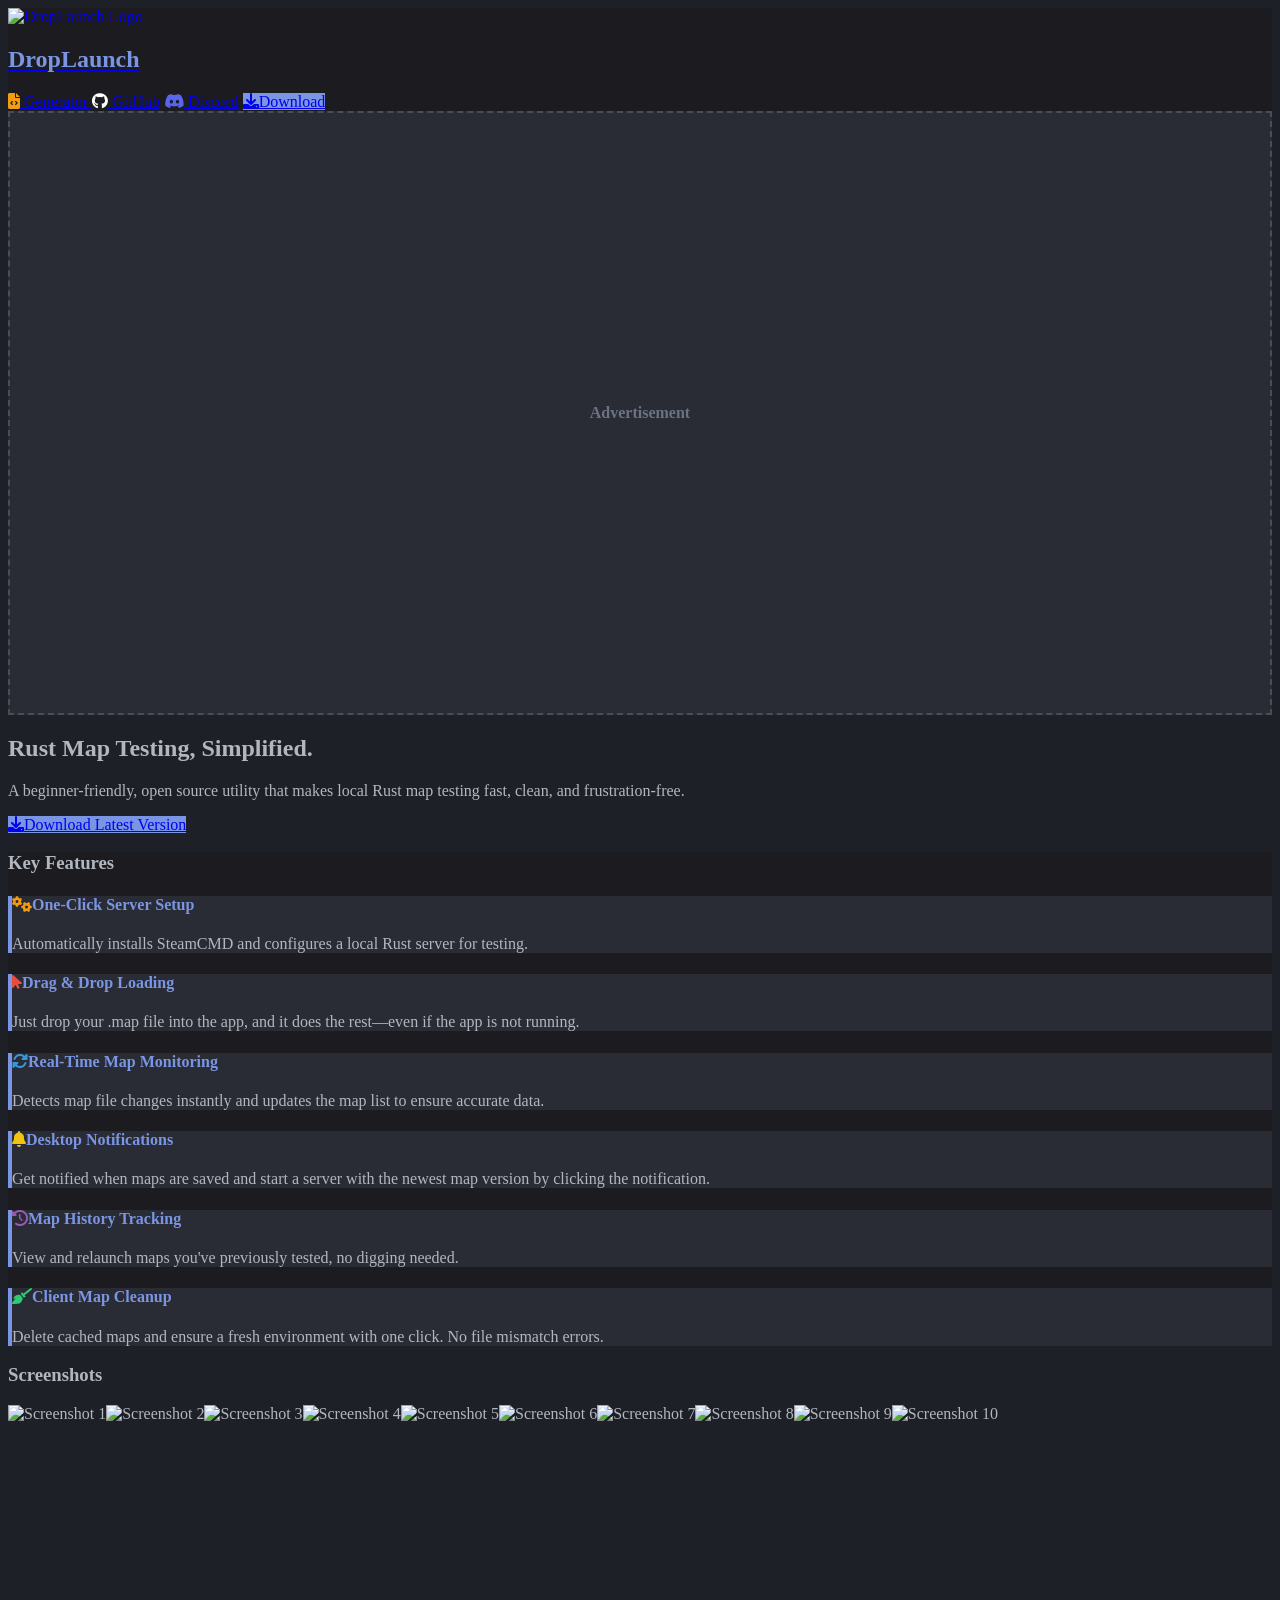
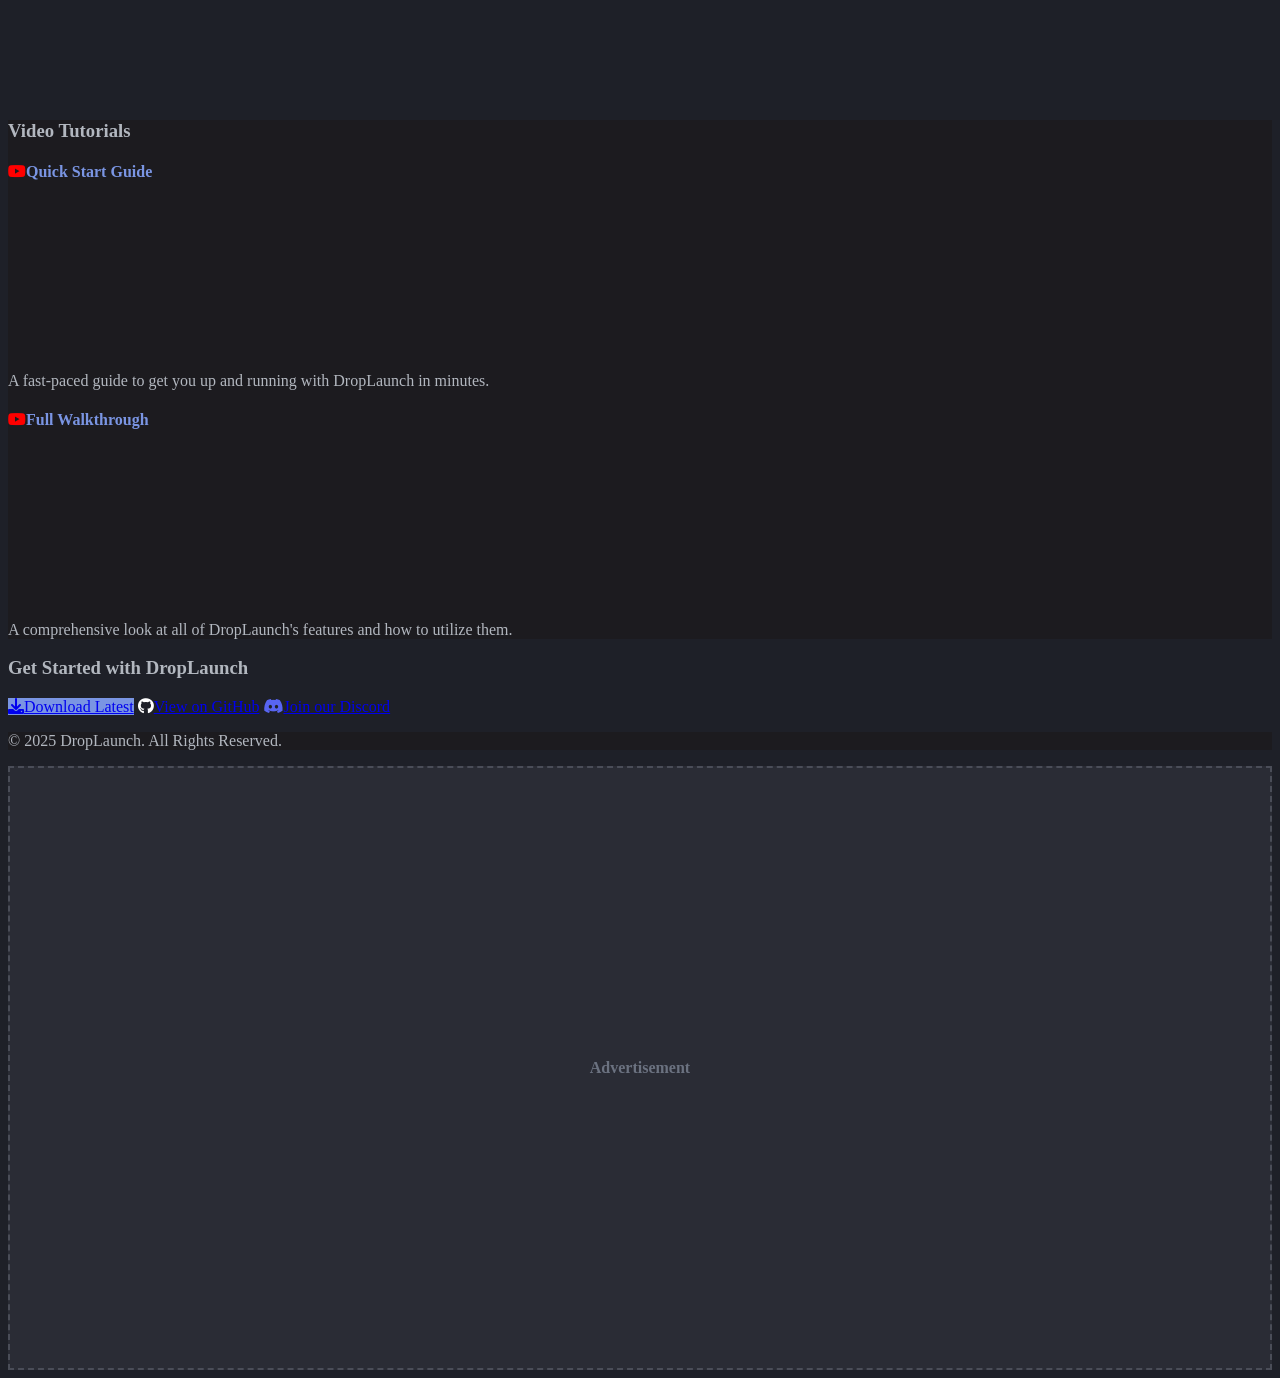
==== index.html @ d92ebae0 "Create index.html" ====
<!DOCTYPE html>
<html lang="en">
<head>
    <meta charset="UTF-8">
    <meta name="viewport" content="width=device-width, initial-scale=1.0">
    <title>DropLaunch - Rust Map Testing Made Simple</title>
    <script src="https://cdn.tailwindcss.com"></script>
    <link rel="stylesheet" href="https://cdnjs.cloudflare.com/ajax/libs/font-awesome/6.0.0-beta3/css/all.min.css">
    <style>
        body {
            background-color: #1e2028; /* main back color */
            color: #b2b7bf; /* white text */
        }
        .bg-dark-panel {
            background-color: #1c1b1f; /* darker panels */
        }
        .accent-blue {
            color: #7a95e3; /* blue main accent */
        }
        .bg-accent-blue {
            background-color: #7a95e3;
        }
        .btn {
            transition: all 0.3s ease;
        }
        .btn:hover {
            transform: translateY(-2px);
            box-shadow: 0 4px 10px rgba(0,0,0,0.2);
        }
        .feature-card {
            background-color: #2a2c35;
            border-left: 4px solid #7a95e3;
            transition: transform 0.3s ease, box-shadow 0.3s ease;
        }
        .feature-card:hover {
            transform: translateY(-5px);
            box-shadow: 0 10px 20px rgba(0,0,0,0.2);
        }
        /* Colored Brand Icons */
        .fa-github { color: #ffffff; } /* White for GitHub */
        .fa-discord { color: #5865F2; } /* Discord Blue */
        .fa-youtube { color: #FF0000; } /* YouTube Red */
        
        /* Screenshot Gallery Styles */
        .screenshot-gallery {
            display: flex;
            flex-wrap: nowrap;
            overflow-x: auto;
            -webkit-overflow-scrolling: touch;
            padding-bottom: 1rem;
        }
        .screenshot-gallery::-webkit-scrollbar { height: 8px; }
        .screenshot-gallery::-webkit-scrollbar-track { background: #2a2c35; border-radius: 4px; }
        .screenshot-gallery::-webkit-scrollbar-thumb { background-color: #7a95e3; border-radius: 4px; }
        .screenshot-gallery img {
            flex-shrink: 0;
            height: 280px;
            width: auto;
            object-fit: cover;
        }

        /* Lightbox styles */
        .lightbox { display: none; position: fixed; z-index: 1000; top: 0; left: 0; width: 100%; height: 100%; background-color: rgba(0, 0, 0, 0.9); justify-content: center; align-items: center; }
        .lightbox-content { max-width: 90%; max-height: 80%; }
        .lightbox-close, .lightbox-prev, .lightbox-next { position: absolute; color: white; font-size: 2rem; cursor: pointer; user-select: none; }
        .lightbox-close { top: 20px; right: 30px; }
        .lightbox-prev, .lightbox-next { top: 50%; transform: translateY(-50%); }
        .lightbox-prev { left: 20px; }
        .lightbox-next { right: 20px; }

        /* Ad Placeholder Style */
        .ad-placeholder {
            background-color: #2a2c35;
            border: 2px dashed #4a4d58;
            display: flex;
            align-items: center;
            justify-content: center;
            text-align: center;
            color: #6b7280;
            font-weight: 600;
            min-height: 600px;
        }
    </style>
</head>
<body class="font-sans antialiased">

    <nav class="bg-dark-panel p-4 shadow-lg sticky top-0 z-50">
        <div class="container mx-auto flex justify-between items-center">
            <a href="index.html" class="flex items-center">
                <img src="https://i.imgur.com/cPg1ocQ.png" alt="DropLaunch Logo" class="h-8 w-8 mr-2">
                <h1 class="text-2xl font-bold accent-blue">DropLaunch</h1>
            </a>
            <div>
                <a href="generator.html" class="text-lg hover:text-white px-3 py-2 rounded">
                    <i class="fas fa-file-code mr-1" style="color: #f39c12;"></i> Generator
                </a>
                <a href="https://github.com/tedpommes/Rust-DropLaunch" target="_blank" class="text-lg hover:text-white px-3 py-2 rounded"><i class="fab fa-github"></i> GitHub</a>
                <a href="https://discord.gg/hbXD2YArdV" target="_blank" class="text-lg hover:text-white px-3 py-2 rounded"><i class="fab fa-discord"></i> Discord</a>
                <a href="https://github.com/tedpommes/Rust-DropLaunch/releases" target="_blank" class="bg-accent-blue text-white font-bold py-2 px-4 rounded-full text-md btn"><i class="fas fa-download mr-2"></i>Download</a>
            </div>
        </div>
    </nav>

    <div class="flex justify-center">
        <aside class="hidden lg:block w-1/6 p-4">
            <div class="ad-placeholder rounded-lg">
                <p>Advertisement</p>
            </div>
        </aside>

        <main class="w-full lg:w-4/6">
            <header class="py-20 text-center">
                <div class="container mx-auto">
                    <h2 class="text-5xl font-extrabold text-white">Rust Map Testing, Simplified.</h2>
                    <p class="text-xl mt-4 max-w-2xl mx-auto">A beginner-friendly, open source utility that makes local Rust map testing fast, clean, and frustration-free.</p>
                    <div class="mt-8">
                        <a href="https://github.com/tedpommes/Rust-DropLaunch/releases" target="_blank" class="bg-accent-blue text-white font-bold py-3 px-8 rounded-full text-lg btn"><i class="fas fa-download mr-2"></i>Download Latest Version</a>
                    </div>
                </div>
            </header>

            <section id="features" class="py-20 bg-dark-panel">
                <div class="container mx-auto px-6">
                    <h3 class="text-4xl font-bold text-center text-white mb-12">Key Features</h3>
                    <div class="grid grid-cols-1 md:grid-cols-2 lg:grid-cols-3 gap-8">
                        <div class="feature-card p-6 rounded-lg"><h4 class="text-2xl font-bold accent-blue mb-2"><i class="fas fa-cogs mr-2" style="color: #f39c12;"></i>One-Click Server Setup</h4><p>Automatically installs SteamCMD and configures a local Rust server for testing.</p></div>
                        <div class="feature-card p-6 rounded-lg"><h4 class="text-2xl font-bold accent-blue mb-2"><i class="fas fa-mouse-pointer mr-2" style="color: #e74c3c;"></i>Drag & Drop Loading</h4><p>Just drop your .map file into the app, and it does the rest—even if the app is not running.</p></div>
                        <div class="feature-card p-6 rounded-lg"><h4 class="text-2xl font-bold accent-blue mb-2"><i class="fas fa-sync-alt mr-2" style="color: #3498db;"></i>Real-Time Map Monitoring</h4><p>Detects map file changes instantly and updates the map list to ensure accurate data.</p></div>
                        <div class="feature-card p-6 rounded-lg"><h4 class="text-2xl font-bold accent-blue mb-2"><i class="fas fa-bell mr-2" style="color: #f1c40f;"></i>Desktop Notifications</h4><p>Get notified when maps are saved and start a server with the newest map version by clicking the notification.</p></div>
                        <div class="feature-card p-6 rounded-lg"><h4 class="text-2xl font-bold accent-blue mb-2"><i class="fas fa-history mr-2" style="color: #9b59b6;"></i>Map History Tracking</h4><p>View and relaunch maps you've previously tested, no digging needed.</p></div>
                        <div class="feature-card p-6 rounded-lg"><h4 class="text-2xl font-bold accent-blue mb-2"><i class="fas fa-broom mr-2" style="color: #2ecc71;"></i>Client Map Cleanup</h4><p>Delete cached maps and ensure a fresh environment with one click. No file mismatch errors.</p></div>
                    </div>
                </div>
            </section>

            <section id="screenshots" class="py-20">
                <div class="container mx-auto px-6">
                    <h3 class="text-4xl font-bold text-center text-white mb-12">Screenshots</h3>
                    <div class="screenshot-gallery gap-4">
                        <img src="https://i.imgur.com/C7SMrze.png" alt="Screenshot 1" class="cursor-pointer rounded-lg shadow-lg hover:opacity-80 transition-opacity" onclick="openLightbox(0)">
                        <img src="https://i.imgur.com/zrMcqGw.png" alt="Screenshot 2" class="cursor-pointer rounded-lg shadow-lg hover:opacity-80 transition-opacity" onclick="openLightbox(1)">
                        <img src="https://i.imgur.com/3v4zlbn.png" alt="Screenshot 3" class="cursor-pointer rounded-lg shadow-lg hover:opacity-80 transition-opacity" onclick="openLightbox(2)">
                        <img src="https://i.imgur.com/J2MSQqx.png" alt="Screenshot 4" class="cursor-pointer rounded-lg shadow-lg hover:opacity-80 transition-opacity" onclick="openLightbox(3)">
                        <img src="https://i.imgur.com/OlSrFwa.png" alt="Screenshot 5" class="cursor-pointer rounded-lg shadow-lg hover:opacity-80 transition-opacity" onclick="openLightbox(4)">
                        <img src="https://i.imgur.com/HAbXP02.png" alt="Screenshot 6" class="cursor-pointer rounded-lg shadow-lg hover:opacity-80 transition-opacity" onclick="openLightbox(5)">
                        <img src="https://i.imgur.com/OlSrFwa.png" alt="Screenshot 7" class="cursor-pointer rounded-lg shadow-lg hover:opacity-80 transition-opacity" onclick="openLightbox(6)">
                        <img src="https://i.imgur.com/lh8jCeo.png" alt="Screenshot 8" class="cursor-pointer rounded-lg shadow-lg hover:opacity-80 transition-opacity" onclick="openLightbox(7)">
                        <img src="https://i.imgur.com/NgNpKMR.png" alt="Screenshot 9" class="cursor-pointer rounded-lg shadow-lg hover:opacity-80 transition-opacity" onclick="openLightbox(8)">
                        <img src="https://i.imgur.com/GJdiv4b.png" alt="Screenshot 10" class="cursor-pointer rounded-lg shadow-lg hover:opacity-80 transition-opacity" onclick="openLightbox(9)">
                    </div>
                </div>
            </section>

            <section id="tutorials" class="py-20 bg-dark-panel">
                <div class="container mx-auto px-6">
                    <h3 class="text-4xl font-bold text-center text-white mb-12">Video Tutorials</h3>
                    <div class="grid grid-cols-1 md:grid-cols-2 gap-8">
                        <div class="bg-dark-panel p-6 rounded-lg shadow-lg"><h4 class="text-2xl font-bold accent-blue mb-4 text-center"><i class="fab fa-youtube mr-2"></i>Quick Start Guide</h4><div class="aspect-video w-full rounded-lg overflow-hidden"><iframe src="https://www.youtube.com/embed/072XwfL8YqY" frameborder="0" allow="accelerometer; autoplay; clipboard-write; encrypted-media; gyroscope; picture-in-picture" allowfullscreen class="w-full h-full"></iframe></div><p class="text-center mt-4">A fast-paced guide to get you up and running with DropLaunch in minutes.</p></div>
                        <div class="bg-dark-panel p-6 rounded-lg shadow-lg"><h4 class="text-2xl font-bold accent-blue mb-4 text-center"><i class="fab fa-youtube mr-2"></i>Full Walkthrough</h4><div class="aspect-video w-full rounded-lg overflow-hidden"><iframe src="https://www.youtube.com/embed/your_video_id_here" frameborder="0" allow="accelerometer; autoplay; clipboard-write; encrypted-media; gyroscope; picture-in-picture" allowfullscreen class="w-full h-full"></iframe></div><p class="text-center mt-4">A comprehensive look at all of DropLaunch's features and how to utilize them.</p></div>
                    </div>
                </div>
            </section>

            <section id="download" class="py-20">
                <div class="container mx-auto text-center">
                    <h3 class="text-4xl font-bold text-white mb-4">Get Started with DropLaunch</h3>
                    <div class="flex flex-wrap justify-center items-center gap-4">
                        <a href="https://github.com/tedpommes/Rust-DropLaunch/releases" target="_blank" class="bg-accent-blue text-white font-bold py-3 px-6 rounded-full text-lg btn"><i class="fas fa-download mr-2"></i>Download Latest</a>
                        <a href="https://github.com/tedpommes/Rust-DropLaunch" target="_blank" class="border-2 border-accent-blue text-white font-bold py-3 px-6 rounded-full text-lg btn"><i class="fab fa-github mr-2"></i>View on GitHub</a>
                        <a href="https://discord.gg/hbXD2YArdV" target="_blank" class="bg-gray-700 text-white font-bold py-3 px-6 rounded-full text-lg btn"><i class="fab fa-discord mr-2"></i>Join our Discord</a>
                    </div>
                </div>
            </section>

            <footer class="bg-dark-panel py-6 text-center">
                <p>© 2025 DropLaunch. All Rights Reserved.</p>
            </footer>
        </main>
        
        <aside class="hidden lg:block w-1/6 p-4">
            <div class="ad-placeholder rounded-lg">
                <p>Advertisement</p>
            </div>
        </aside>
    </div>

    <div id="lightbox" class="lightbox" onclick="closeLightboxOnClick(event)">
        <span class="lightbox-close" onclick="closeLightbox()">×</span>
        <span class="lightbox-prev" onclick="changeImage(-1)">❮</span>
        <img class="lightbox-content" id="lightbox-img">
        <span class="lightbox-next" onclick="changeImage(1)">❯</span>
    </div>

<script>
    const galleryImages = document.querySelectorAll('.screenshot-gallery img');
    const images = Array.from(galleryImages).map(img => img.src);
    let currentIndex = 0;

    function openLightbox(index) {
        currentIndex = index;
        document.getElementById('lightbox-img').src = images[currentIndex];
        document.getElementById('lightbox').style.display = 'flex';
    }

    function closeLightbox() {
        document.getElementById('lightbox').style.display = 'none';
    }
    
    function closeLightboxOnClick(event) {
        if (event.target.id === 'lightbox') {
            closeLightbox();
        }
    }

    function changeImage(step) {
        currentIndex += step;
        if (currentIndex >= images.length) {
            currentIndex = 0;
        }
        if (currentIndex < 0) {
            currentIndex = images.length - 1;
        }
        document.getElementById('lightbox-img').src = images[currentIndex];
    }
</script>

</body>
</html>
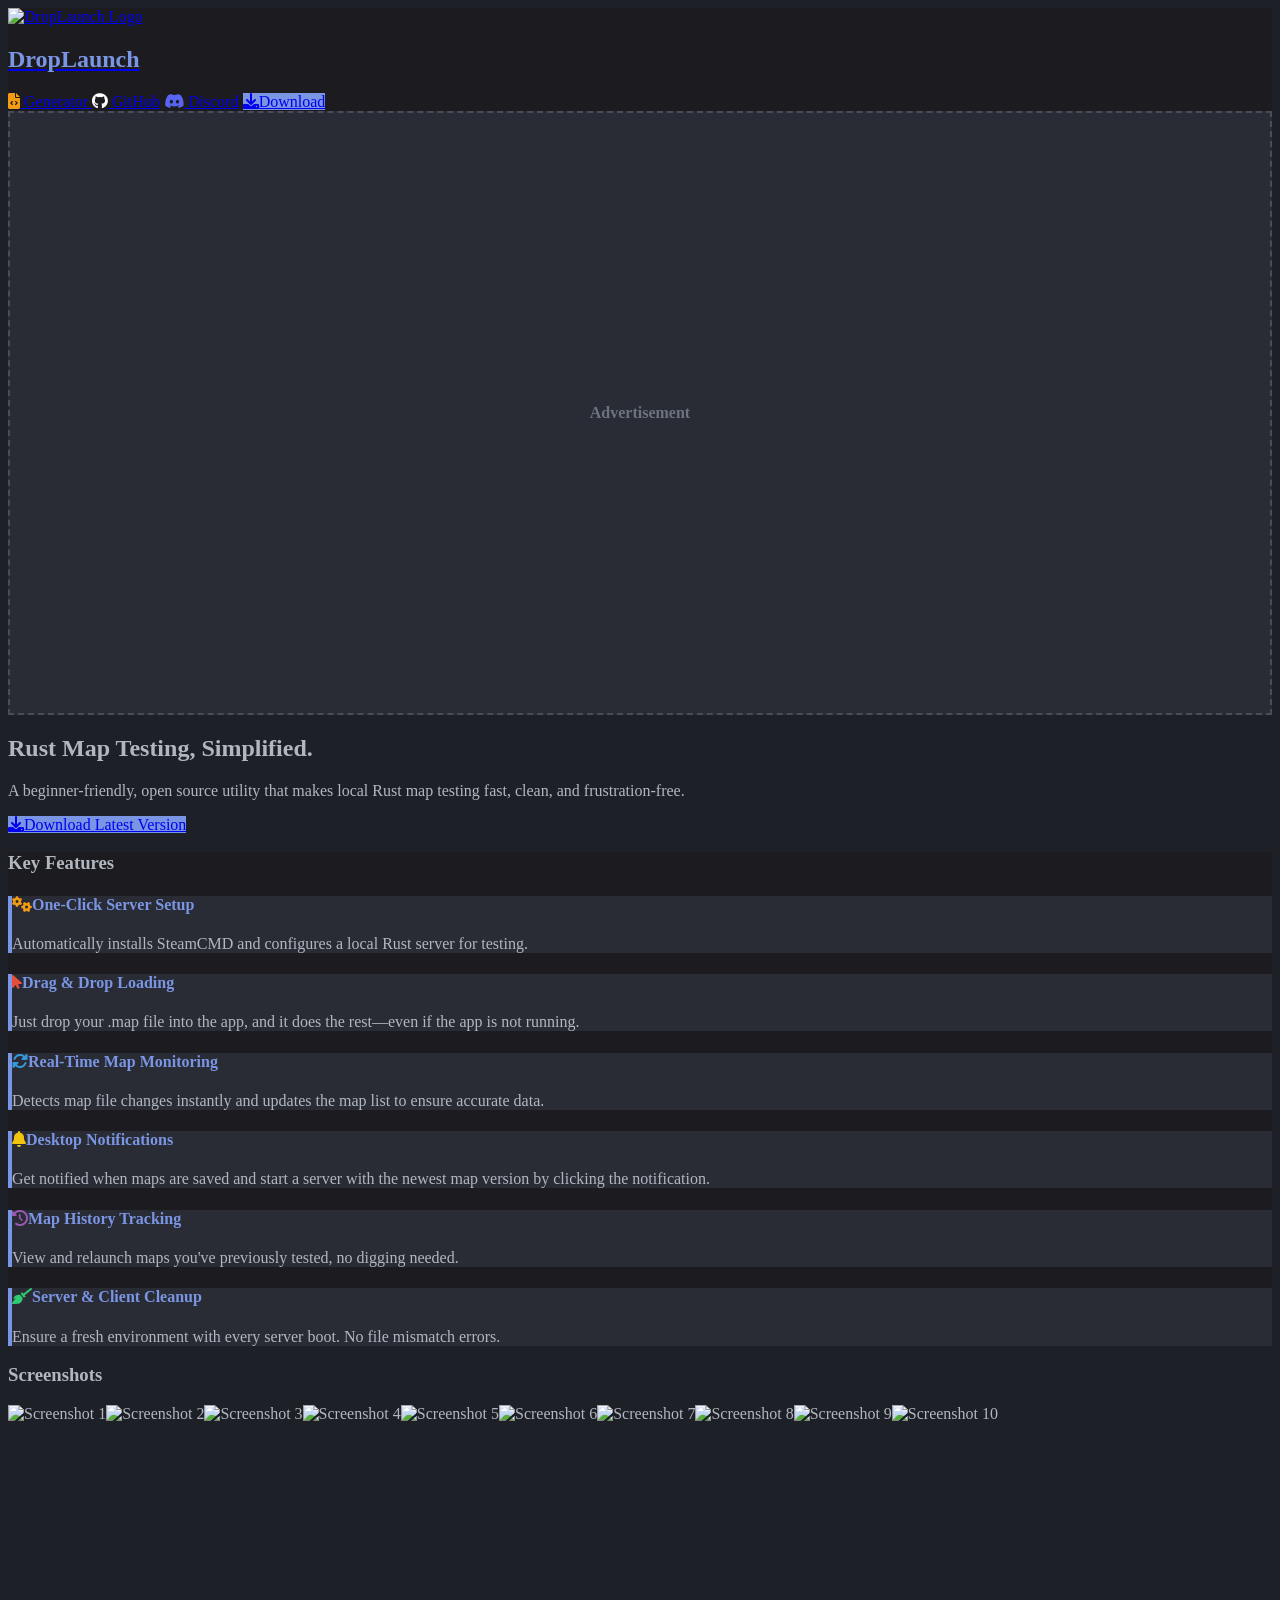
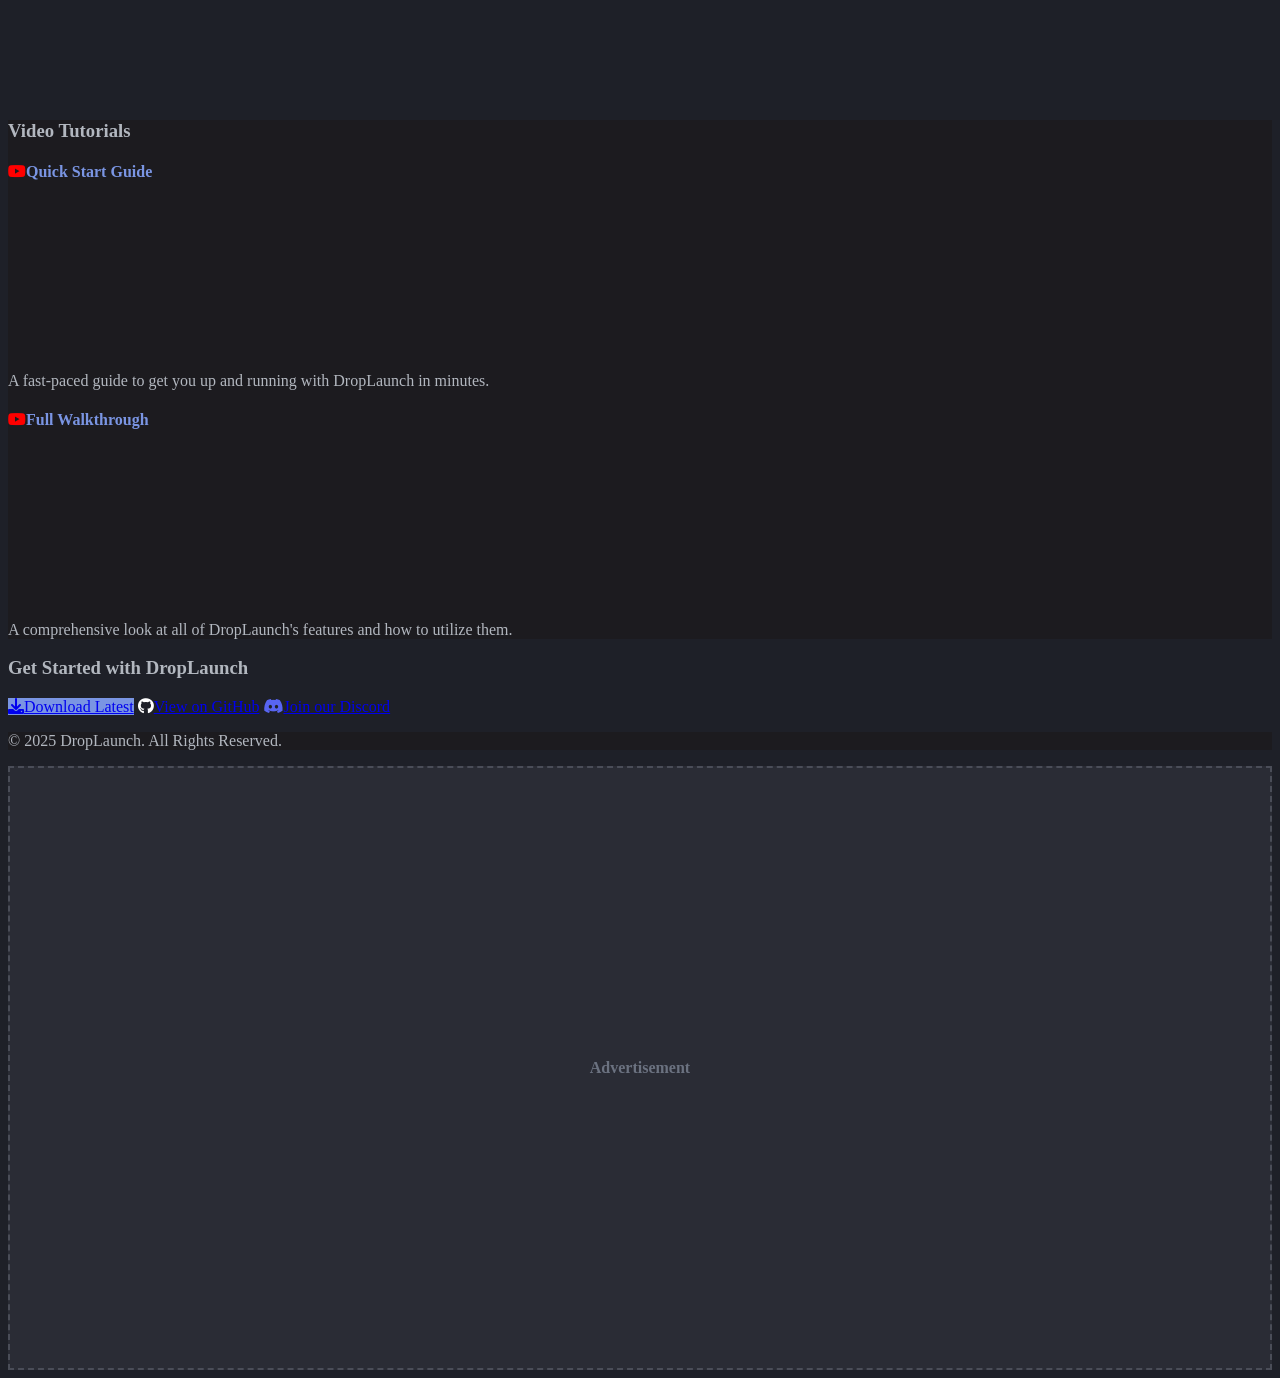
==== commit 23bb67a0: "Update index.html Text update" ====
--- a/index.html
+++ b/index.html
@@ -128,7 +128,7 @@
                         <div class="feature-card p-6 rounded-lg"><h4 class="text-2xl font-bold accent-blue mb-2"><i class="fas fa-sync-alt mr-2" style="color: #3498db;"></i>Real-Time Map Monitoring</h4><p>Detects map file changes instantly and updates the map list to ensure accurate data.</p></div>
                         <div class="feature-card p-6 rounded-lg"><h4 class="text-2xl font-bold accent-blue mb-2"><i class="fas fa-bell mr-2" style="color: #f1c40f;"></i>Desktop Notifications</h4><p>Get notified when maps are saved and start a server with the newest map version by clicking the notification.</p></div>
                         <div class="feature-card p-6 rounded-lg"><h4 class="text-2xl font-bold accent-blue mb-2"><i class="fas fa-history mr-2" style="color: #9b59b6;"></i>Map History Tracking</h4><p>View and relaunch maps you've previously tested, no digging needed.</p></div>
-                        <div class="feature-card p-6 rounded-lg"><h4 class="text-2xl font-bold accent-blue mb-2"><i class="fas fa-broom mr-2" style="color: #2ecc71;"></i>Client Map Cleanup</h4><p>Delete cached maps and ensure a fresh environment with one click. No file mismatch errors.</p></div>
+                        <div class="feature-card p-6 rounded-lg"><h4 class="text-2xl font-bold accent-blue mb-2"><i class="fas fa-broom mr-2" style="color: #2ecc71;"></i>Server & Client Cleanup</h4><p>Ensure a fresh environment with every server boot. No file mismatch errors.</p></div>
                     </div>
                 </div>
             </section>
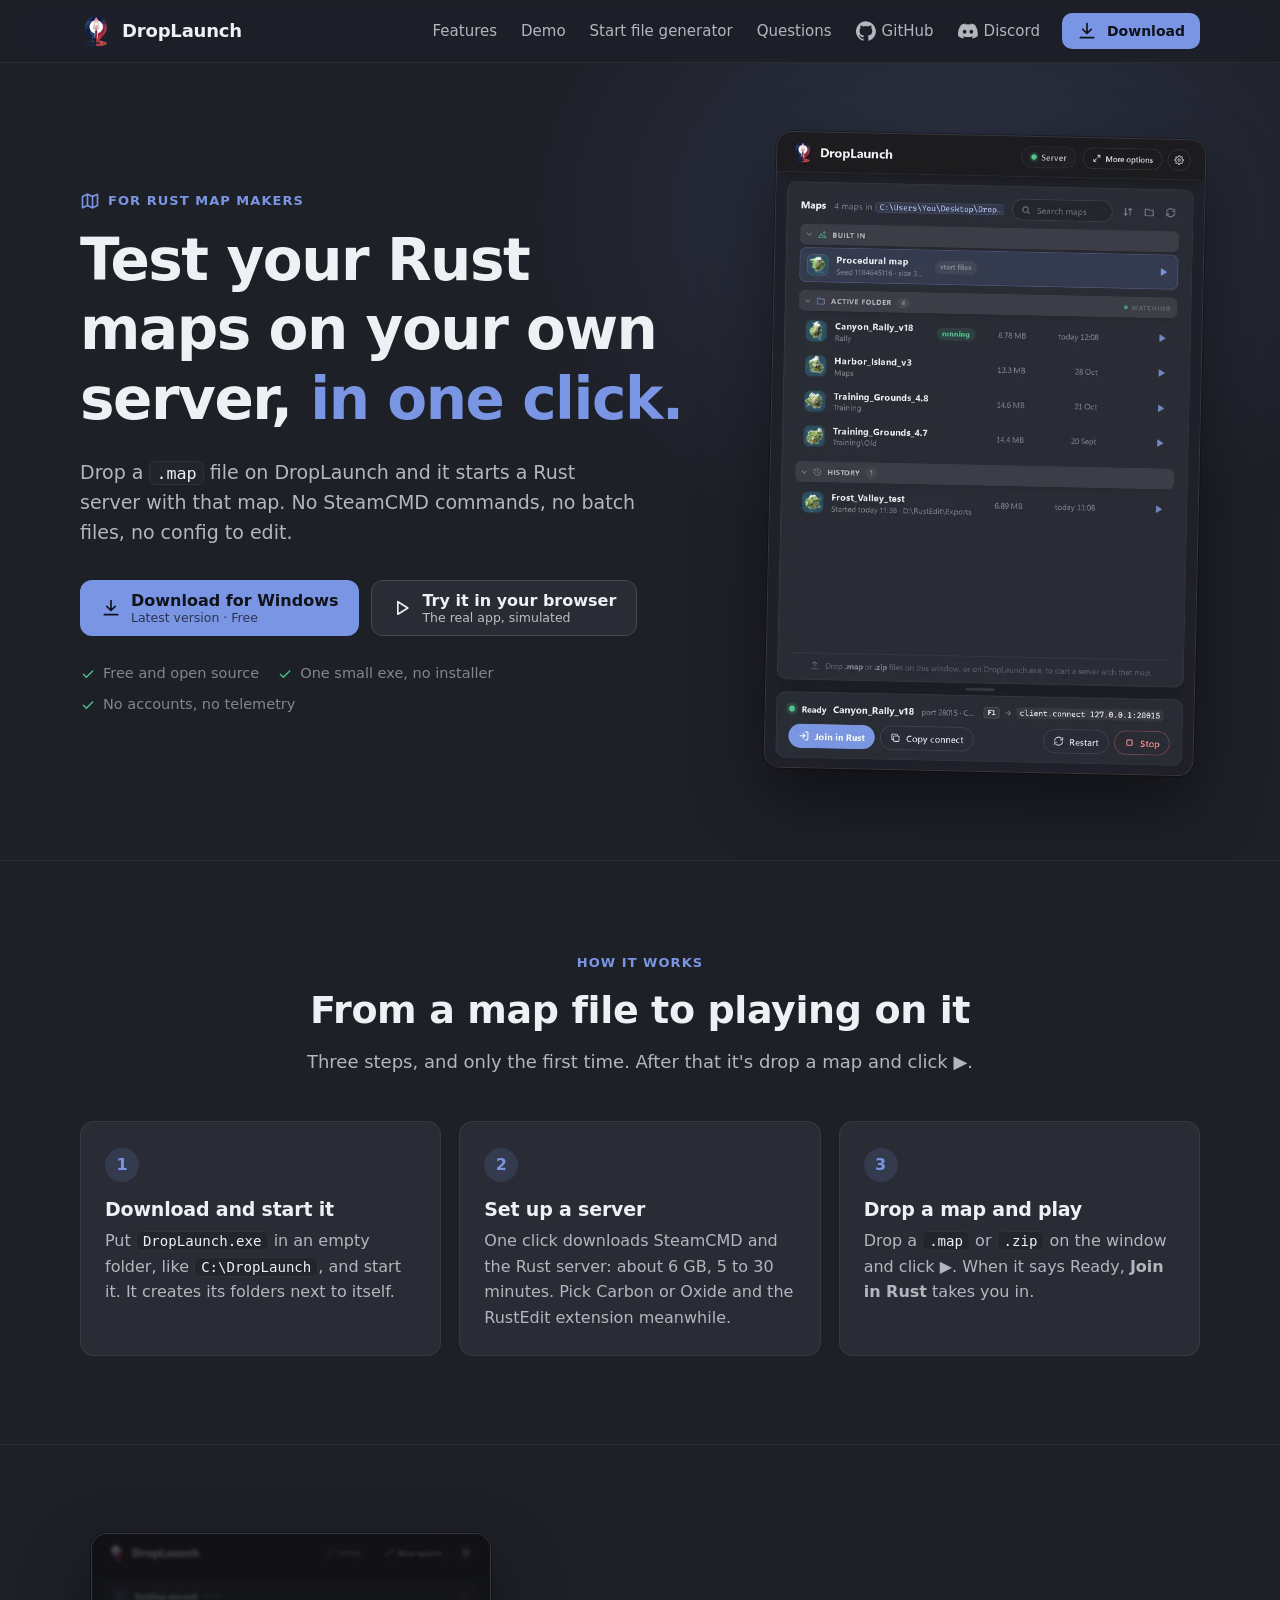
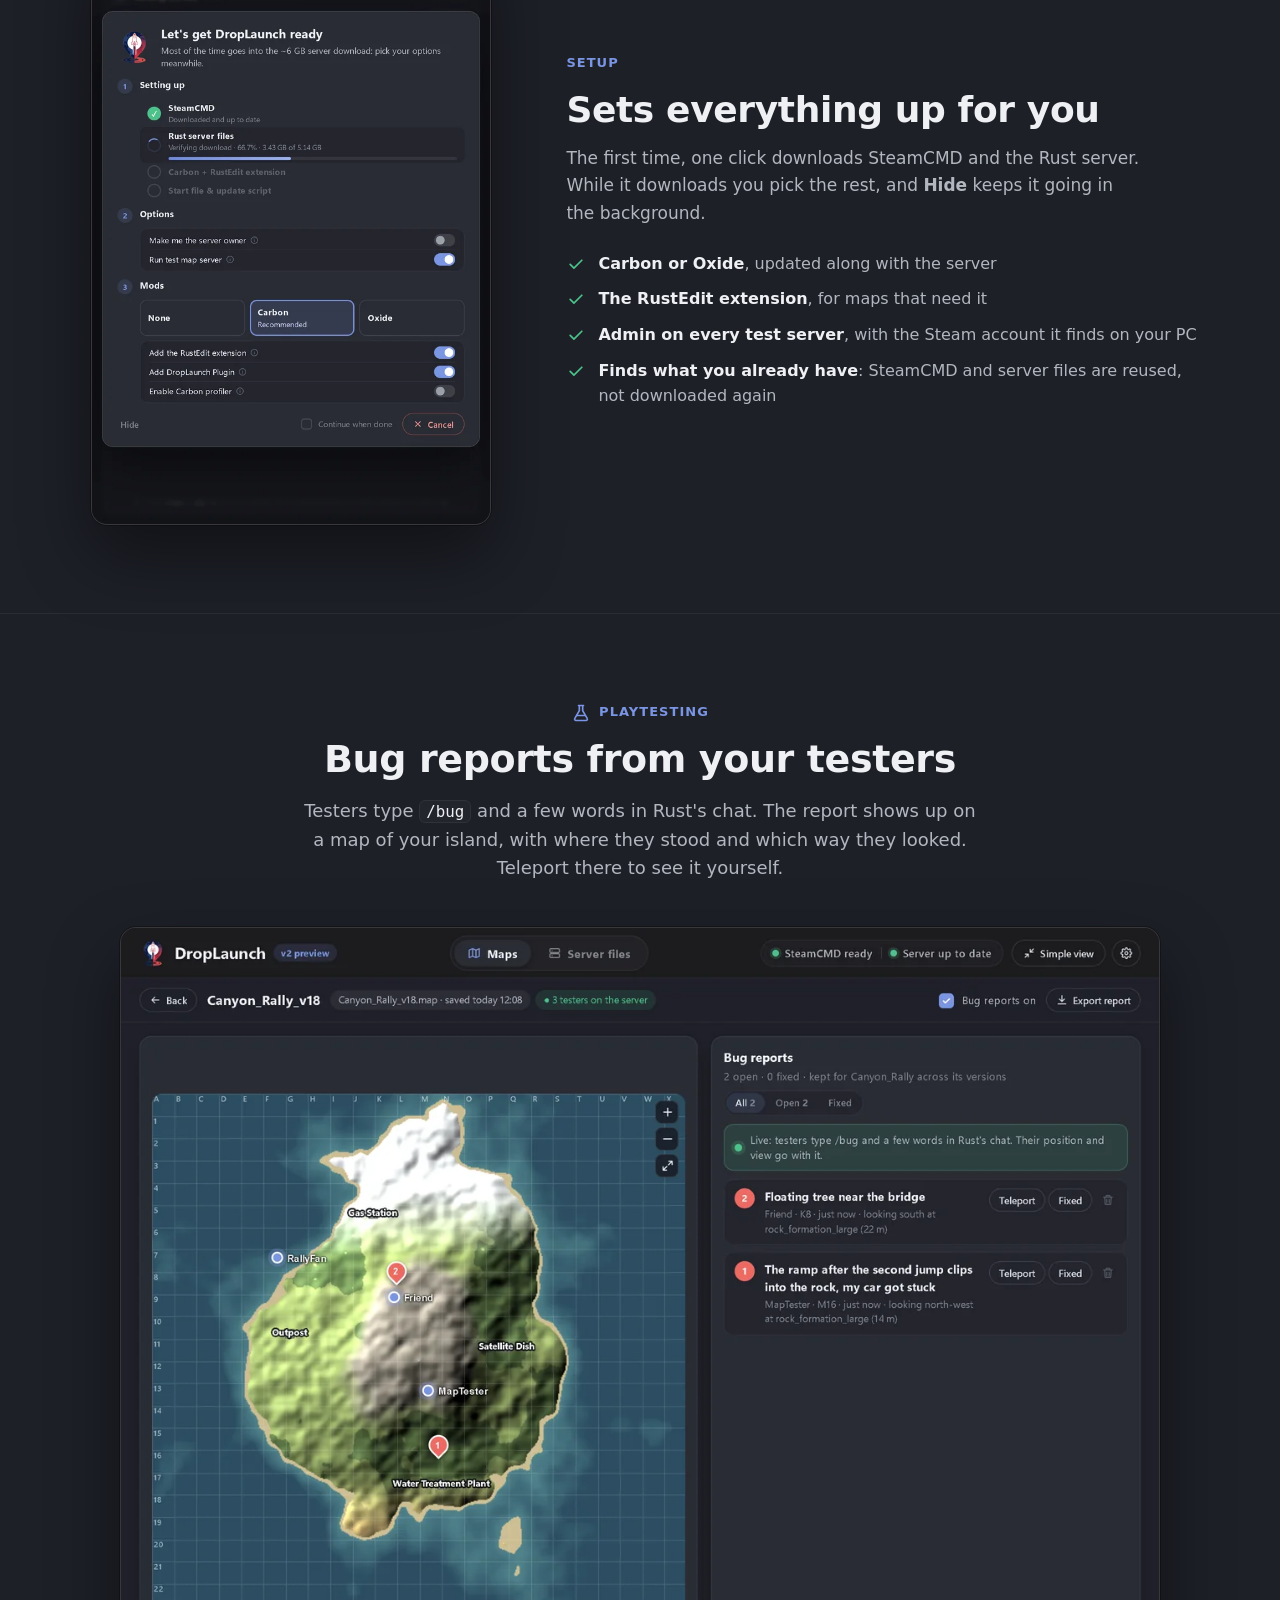
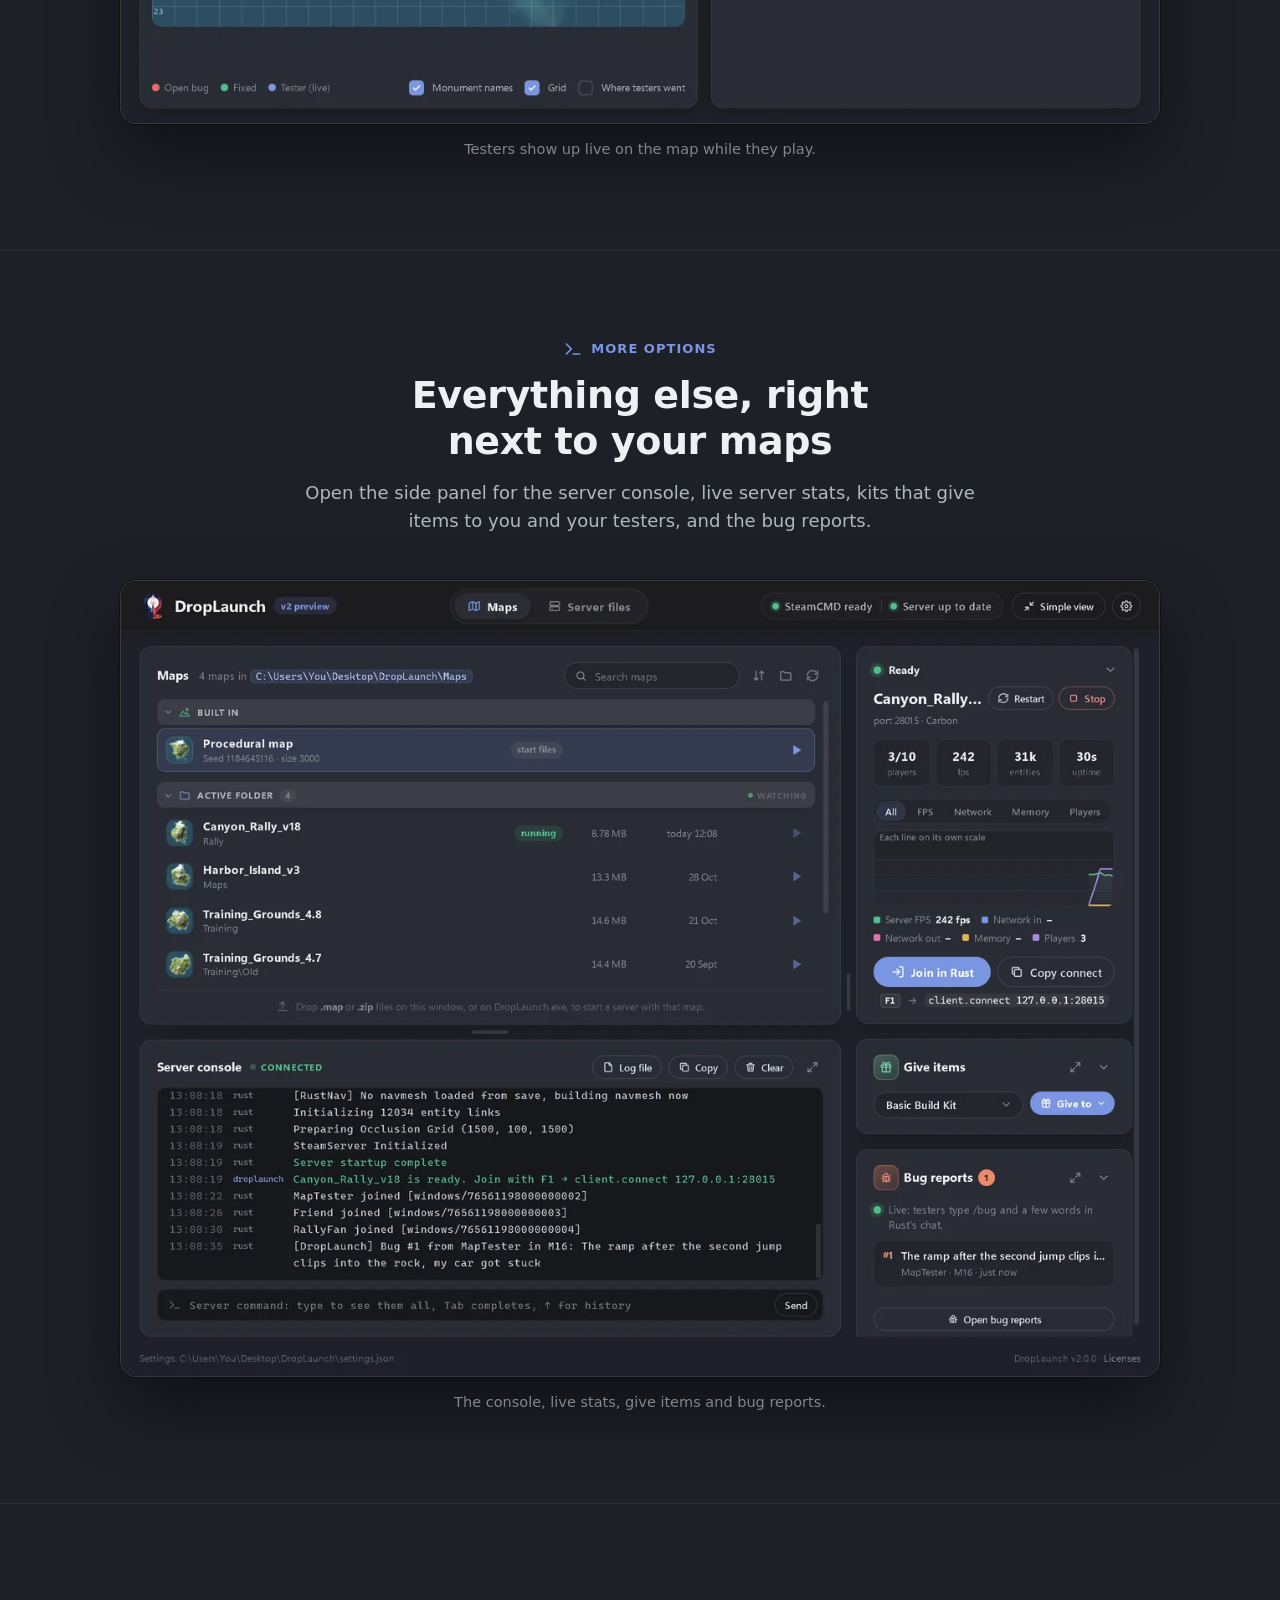
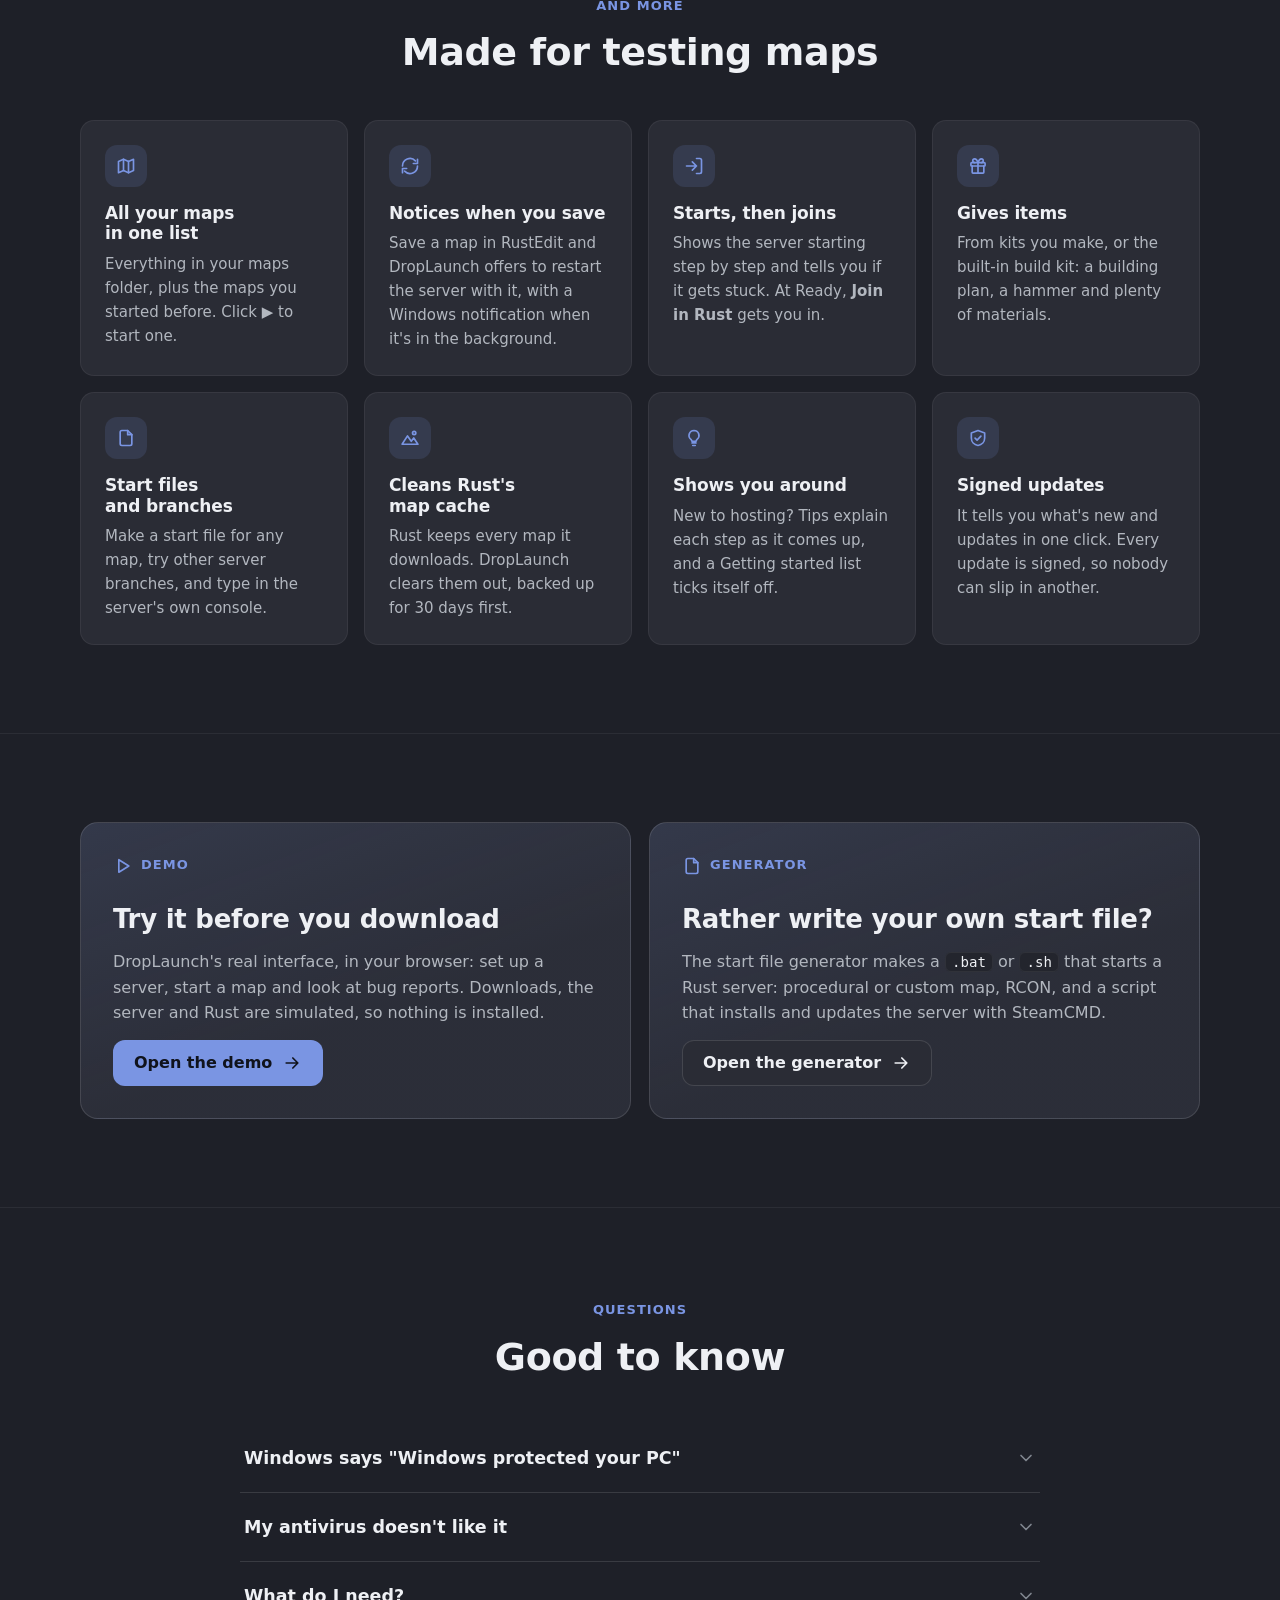
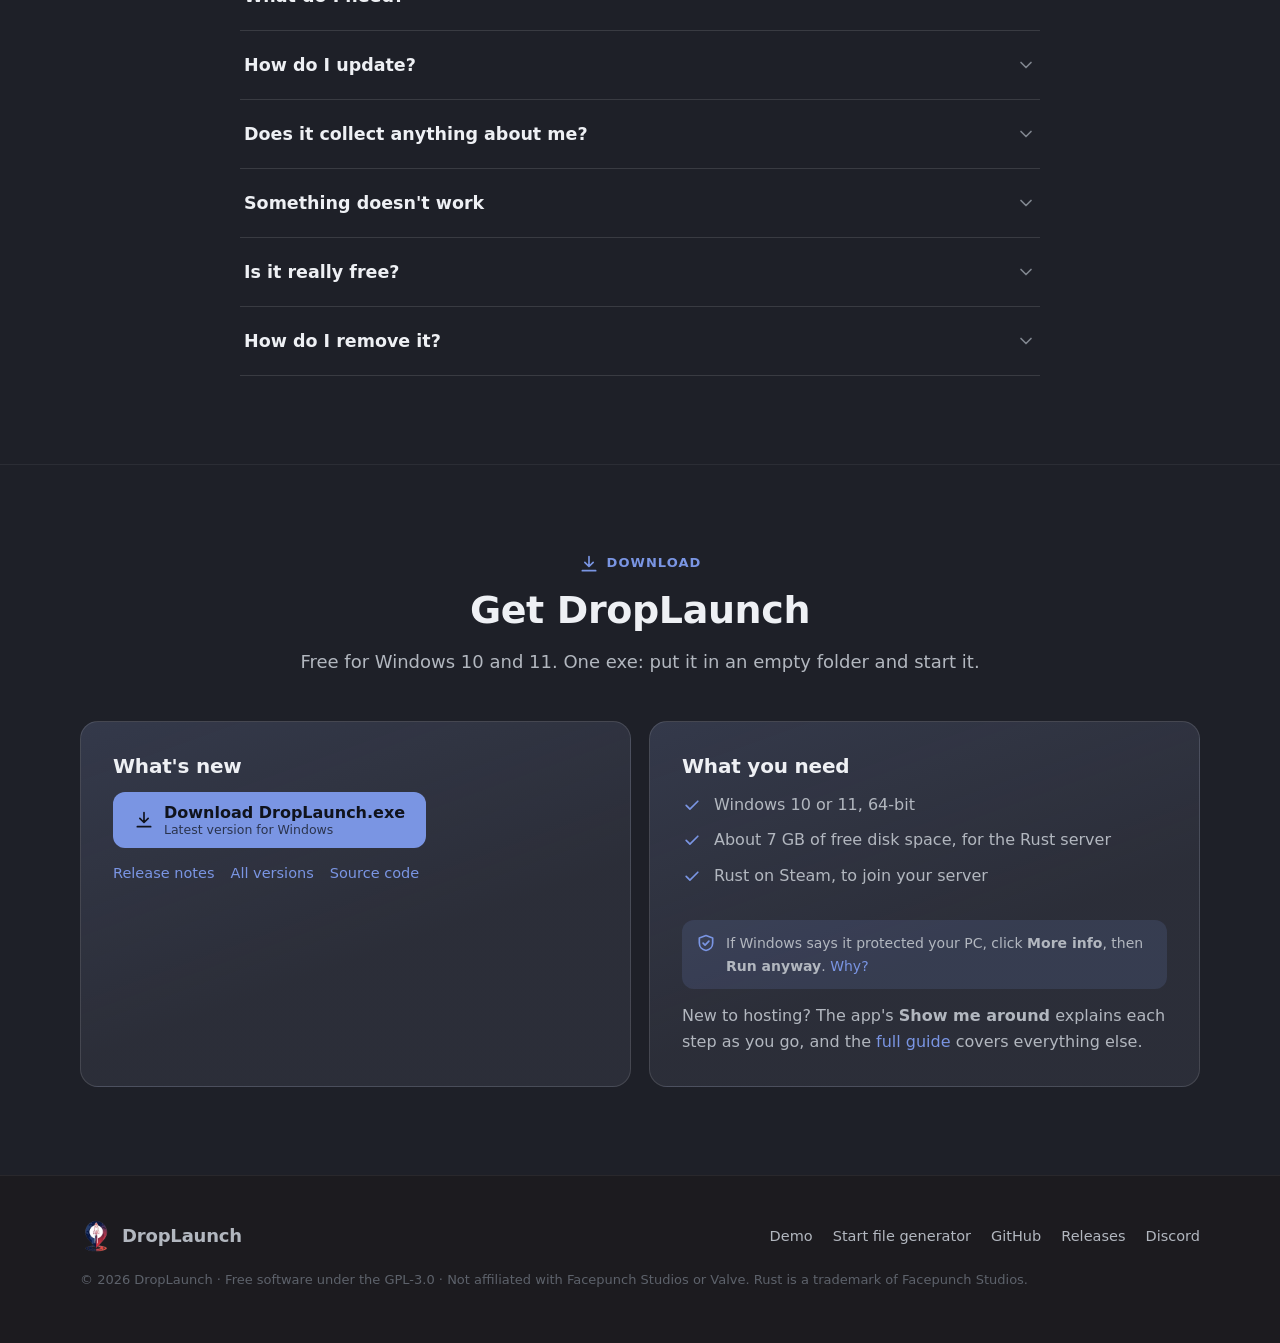
==== commit a45194ae: "Rewrite site for DropLaunch 2 Plain HTML/CSS/JS with no third-party CDNs: new landing page, start fi" ====
--- a/index.html
+++ b/index.html
@@ -1,228 +1,406 @@
-<!DOCTYPE html>
+<!doctype html>
 <html lang="en">
-<head>
-    <meta charset="UTF-8">
-    <meta name="viewport" content="width=device-width, initial-scale=1.0">
-    <title>DropLaunch - Rust Map Testing Made Simple</title>
-    <script src="https://cdn.tailwindcss.com"></script>
-    <link rel="stylesheet" href="https://cdnjs.cloudflare.com/ajax/libs/font-awesome/6.0.0-beta3/css/all.min.css">
-    <style>
-        body {
-            background-color: #1e2028; /* main back color */
-            color: #b2b7bf; /* white text */
-        }
-        .bg-dark-panel {
-            background-color: #1c1b1f; /* darker panels */
-        }
-        .accent-blue {
-            color: #7a95e3; /* blue main accent */
-        }
-        .bg-accent-blue {
-            background-color: #7a95e3;
-        }
-        .btn {
-            transition: all 0.3s ease;
-        }
-        .btn:hover {
-            transform: translateY(-2px);
-            box-shadow: 0 4px 10px rgba(0,0,0,0.2);
-        }
-        .feature-card {
-            background-color: #2a2c35;
-            border-left: 4px solid #7a95e3;
-            transition: transform 0.3s ease, box-shadow 0.3s ease;
-        }
-        .feature-card:hover {
-            transform: translateY(-5px);
-            box-shadow: 0 10px 20px rgba(0,0,0,0.2);
-        }
-        /* Colored Brand Icons */
-        .fa-github { color: #ffffff; } /* White for GitHub */
-        .fa-discord { color: #5865F2; } /* Discord Blue */
-        .fa-youtube { color: #FF0000; } /* YouTube Red */
-        
-        /* Screenshot Gallery Styles */
-        .screenshot-gallery {
-            display: flex;
-            flex-wrap: nowrap;
-            overflow-x: auto;
-            -webkit-overflow-scrolling: touch;
-            padding-bottom: 1rem;
-        }
-        .screenshot-gallery::-webkit-scrollbar { height: 8px; }
-        .screenshot-gallery::-webkit-scrollbar-track { background: #2a2c35; border-radius: 4px; }
-        .screenshot-gallery::-webkit-scrollbar-thumb { background-color: #7a95e3; border-radius: 4px; }
-        .screenshot-gallery img {
-            flex-shrink: 0;
-            height: 280px;
-            width: auto;
-            object-fit: cover;
-        }
-
-        /* Lightbox styles */
-        .lightbox { display: none; position: fixed; z-index: 1000; top: 0; left: 0; width: 100%; height: 100%; background-color: rgba(0, 0, 0, 0.9); justify-content: center; align-items: center; }
-        .lightbox-content { max-width: 90%; max-height: 80%; }
-        .lightbox-close, .lightbox-prev, .lightbox-next { position: absolute; color: white; font-size: 2rem; cursor: pointer; user-select: none; }
-        .lightbox-close { top: 20px; right: 30px; }
-        .lightbox-prev, .lightbox-next { top: 50%; transform: translateY(-50%); }
-        .lightbox-prev { left: 20px; }
-        .lightbox-next { right: 20px; }
-
-        /* Ad Placeholder Style */
-        .ad-placeholder {
-            background-color: #2a2c35;
-            border: 2px dashed #4a4d58;
-            display: flex;
-            align-items: center;
-            justify-content: center;
-            text-align: center;
-            color: #6b7280;
-            font-weight: 600;
-            min-height: 600px;
-        }
-    </style>
-</head>
-<body class="font-sans antialiased">
-
-    <nav class="bg-dark-panel p-4 shadow-lg sticky top-0 z-50">
-        <div class="container mx-auto flex justify-between items-center">
-            <a href="index.html" class="flex items-center">
-                <img src="https://i.imgur.com/cPg1ocQ.png" alt="DropLaunch Logo" class="h-8 w-8 mr-2">
-                <h1 class="text-2xl font-bold accent-blue">DropLaunch</h1>
-            </a>
-            <div>
-                <a href="generator.html" class="text-lg hover:text-white px-3 py-2 rounded">
-                    <i class="fas fa-file-code mr-1" style="color: #f39c12;"></i> Generator
-                </a>
-                <a href="https://github.com/tedpommes/Rust-DropLaunch" target="_blank" class="text-lg hover:text-white px-3 py-2 rounded"><i class="fab fa-github"></i> GitHub</a>
-                <a href="https://discord.gg/hbXD2YArdV" target="_blank" class="text-lg hover:text-white px-3 py-2 rounded"><i class="fab fa-discord"></i> Discord</a>
-                <a href="https://github.com/tedpommes/Rust-DropLaunch/releases" target="_blank" class="bg-accent-blue text-white font-bold py-2 px-4 rounded-full text-md btn"><i class="fas fa-download mr-2"></i>Download</a>
-            </div>
-        </div>
-    </nav>
-
-    <div class="flex justify-center">
-        <aside class="hidden lg:block w-1/6 p-4">
-            <div class="ad-placeholder rounded-lg">
-                <p>Advertisement</p>
-            </div>
-        </aside>
-
-        <main class="w-full lg:w-4/6">
-            <header class="py-20 text-center">
-                <div class="container mx-auto">
-                    <h2 class="text-5xl font-extrabold text-white">Rust Map Testing, Simplified.</h2>
-                    <p class="text-xl mt-4 max-w-2xl mx-auto">A beginner-friendly, open source utility that makes local Rust map testing fast, clean, and frustration-free.</p>
-                    <div class="mt-8">
-                        <a href="https://github.com/tedpommes/Rust-DropLaunch/releases" target="_blank" class="bg-accent-blue text-white font-bold py-3 px-8 rounded-full text-lg btn"><i class="fas fa-download mr-2"></i>Download Latest Version</a>
-                    </div>
-                </div>
-            </header>
-
-            <section id="features" class="py-20 bg-dark-panel">
-                <div class="container mx-auto px-6">
-                    <h3 class="text-4xl font-bold text-center text-white mb-12">Key Features</h3>
-                    <div class="grid grid-cols-1 md:grid-cols-2 lg:grid-cols-3 gap-8">
-                        <div class="feature-card p-6 rounded-lg"><h4 class="text-2xl font-bold accent-blue mb-2"><i class="fas fa-cogs mr-2" style="color: #f39c12;"></i>One-Click Server Setup</h4><p>Automatically installs SteamCMD and configures a local Rust server for testing.</p></div>
-                        <div class="feature-card p-6 rounded-lg"><h4 class="text-2xl font-bold accent-blue mb-2"><i class="fas fa-mouse-pointer mr-2" style="color: #e74c3c;"></i>Drag & Drop Loading</h4><p>Just drop your .map file into the app, and it does the rest—even if the app is not running.</p></div>
-                        <div class="feature-card p-6 rounded-lg"><h4 class="text-2xl font-bold accent-blue mb-2"><i class="fas fa-sync-alt mr-2" style="color: #3498db;"></i>Real-Time Map Monitoring</h4><p>Detects map file changes instantly and updates the map list to ensure accurate data.</p></div>
-                        <div class="feature-card p-6 rounded-lg"><h4 class="text-2xl font-bold accent-blue mb-2"><i class="fas fa-bell mr-2" style="color: #f1c40f;"></i>Desktop Notifications</h4><p>Get notified when maps are saved and start a server with the newest map version by clicking the notification.</p></div>
-                        <div class="feature-card p-6 rounded-lg"><h4 class="text-2xl font-bold accent-blue mb-2"><i class="fas fa-history mr-2" style="color: #9b59b6;"></i>Map History Tracking</h4><p>View and relaunch maps you've previously tested, no digging needed.</p></div>
-                        <div class="feature-card p-6 rounded-lg"><h4 class="text-2xl font-bold accent-blue mb-2"><i class="fas fa-broom mr-2" style="color: #2ecc71;"></i>Server & Client Cleanup</h4><p>Ensure a fresh environment with every server boot. No file mismatch errors.</p></div>
-                    </div>
-                </div>
-            </section>
-
-            <section id="screenshots" class="py-20">
-                <div class="container mx-auto px-6">
-                    <h3 class="text-4xl font-bold text-center text-white mb-12">Screenshots</h3>
-                    <div class="screenshot-gallery gap-4">
-                        <img src="https://i.imgur.com/C7SMrze.png" alt="Screenshot 1" class="cursor-pointer rounded-lg shadow-lg hover:opacity-80 transition-opacity" onclick="openLightbox(0)">
-                        <img src="https://i.imgur.com/zrMcqGw.png" alt="Screenshot 2" class="cursor-pointer rounded-lg shadow-lg hover:opacity-80 transition-opacity" onclick="openLightbox(1)">
-                        <img src="https://i.imgur.com/3v4zlbn.png" alt="Screenshot 3" class="cursor-pointer rounded-lg shadow-lg hover:opacity-80 transition-opacity" onclick="openLightbox(2)">
-                        <img src="https://i.imgur.com/J2MSQqx.png" alt="Screenshot 4" class="cursor-pointer rounded-lg shadow-lg hover:opacity-80 transition-opacity" onclick="openLightbox(3)">
-                        <img src="https://i.imgur.com/OlSrFwa.png" alt="Screenshot 5" class="cursor-pointer rounded-lg shadow-lg hover:opacity-80 transition-opacity" onclick="openLightbox(4)">
-                        <img src="https://i.imgur.com/HAbXP02.png" alt="Screenshot 6" class="cursor-pointer rounded-lg shadow-lg hover:opacity-80 transition-opacity" onclick="openLightbox(5)">
-                        <img src="https://i.imgur.com/OlSrFwa.png" alt="Screenshot 7" class="cursor-pointer rounded-lg shadow-lg hover:opacity-80 transition-opacity" onclick="openLightbox(6)">
-                        <img src="https://i.imgur.com/lh8jCeo.png" alt="Screenshot 8" class="cursor-pointer rounded-lg shadow-lg hover:opacity-80 transition-opacity" onclick="openLightbox(7)">
-                        <img src="https://i.imgur.com/NgNpKMR.png" alt="Screenshot 9" class="cursor-pointer rounded-lg shadow-lg hover:opacity-80 transition-opacity" onclick="openLightbox(8)">
-                        <img src="https://i.imgur.com/GJdiv4b.png" alt="Screenshot 10" class="cursor-pointer rounded-lg shadow-lg hover:opacity-80 transition-opacity" onclick="openLightbox(9)">
-                    </div>
-                </div>
-            </section>
-
-            <section id="tutorials" class="py-20 bg-dark-panel">
-                <div class="container mx-auto px-6">
-                    <h3 class="text-4xl font-bold text-center text-white mb-12">Video Tutorials</h3>
-                    <div class="grid grid-cols-1 md:grid-cols-2 gap-8">
-                        <div class="bg-dark-panel p-6 rounded-lg shadow-lg"><h4 class="text-2xl font-bold accent-blue mb-4 text-center"><i class="fab fa-youtube mr-2"></i>Quick Start Guide</h4><div class="aspect-video w-full rounded-lg overflow-hidden"><iframe src="https://www.youtube.com/embed/072XwfL8YqY" frameborder="0" allow="accelerometer; autoplay; clipboard-write; encrypted-media; gyroscope; picture-in-picture" allowfullscreen class="w-full h-full"></iframe></div><p class="text-center mt-4">A fast-paced guide to get you up and running with DropLaunch in minutes.</p></div>
-                        <div class="bg-dark-panel p-6 rounded-lg shadow-lg"><h4 class="text-2xl font-bold accent-blue mb-4 text-center"><i class="fab fa-youtube mr-2"></i>Full Walkthrough</h4><div class="aspect-video w-full rounded-lg overflow-hidden"><iframe src="https://www.youtube.com/embed/your_video_id_here" frameborder="0" allow="accelerometer; autoplay; clipboard-write; encrypted-media; gyroscope; picture-in-picture" allowfullscreen class="w-full h-full"></iframe></div><p class="text-center mt-4">A comprehensive look at all of DropLaunch's features and how to utilize them.</p></div>
-                    </div>
-                </div>
-            </section>
-
-            <section id="download" class="py-20">
-                <div class="container mx-auto text-center">
-                    <h3 class="text-4xl font-bold text-white mb-4">Get Started with DropLaunch</h3>
-                    <div class="flex flex-wrap justify-center items-center gap-4">
-                        <a href="https://github.com/tedpommes/Rust-DropLaunch/releases" target="_blank" class="bg-accent-blue text-white font-bold py-3 px-6 rounded-full text-lg btn"><i class="fas fa-download mr-2"></i>Download Latest</a>
-                        <a href="https://github.com/tedpommes/Rust-DropLaunch" target="_blank" class="border-2 border-accent-blue text-white font-bold py-3 px-6 rounded-full text-lg btn"><i class="fab fa-github mr-2"></i>View on GitHub</a>
-                        <a href="https://discord.gg/hbXD2YArdV" target="_blank" class="bg-gray-700 text-white font-bold py-3 px-6 rounded-full text-lg btn"><i class="fab fa-discord mr-2"></i>Join our Discord</a>
-                    </div>
-                </div>
-            </section>
-
-            <footer class="bg-dark-panel py-6 text-center">
-                <p>© 2025 DropLaunch. All Rights Reserved.</p>
-            </footer>
-        </main>
-        
-        <aside class="hidden lg:block w-1/6 p-4">
-            <div class="ad-placeholder rounded-lg">
-                <p>Advertisement</p>
-            </div>
-        </aside>
-    </div>
-
-    <div id="lightbox" class="lightbox" onclick="closeLightboxOnClick(event)">
-        <span class="lightbox-close" onclick="closeLightbox()">×</span>
-        <span class="lightbox-prev" onclick="changeImage(-1)">❮</span>
-        <img class="lightbox-content" id="lightbox-img">
-        <span class="lightbox-next" onclick="changeImage(1)">❯</span>
-    </div>
-
-<script>
-    const galleryImages = document.querySelectorAll('.screenshot-gallery img');
-    const images = Array.from(galleryImages).map(img => img.src);
-    let currentIndex = 0;
-
-    function openLightbox(index) {
-        currentIndex = index;
-        document.getElementById('lightbox-img').src = images[currentIndex];
-        document.getElementById('lightbox').style.display = 'flex';
-    }
-
-    function closeLightbox() {
-        document.getElementById('lightbox').style.display = 'none';
-    }
-    
-    function closeLightboxOnClick(event) {
-        if (event.target.id === 'lightbox') {
-            closeLightbox();
-        }
-    }
-
-    function changeImage(step) {
-        currentIndex += step;
-        if (currentIndex >= images.length) {
-            currentIndex = 0;
-        }
-        if (currentIndex < 0) {
-            currentIndex = images.length - 1;
-        }
-        document.getElementById('lightbox-img').src = images[currentIndex];
-    }
-</script>
-
-</body>
+  <head>
+    <meta charset="utf-8" />
+    <meta name="viewport" content="width=device-width, initial-scale=1" />
+    <title>DropLaunch: test your Rust maps on your own server, in one click</title>
+    <meta name="description" content="Drop a .map file on DropLaunch and it starts a Rust server with that map. Free and open source for Windows: one-click setup, Carbon or Oxide, bug reports from testers on a map of your island." />
+    <link rel="canonical" href="https://droplaunch.gg/" />
+    <meta name="theme-color" content="#1e2028" />
+    <meta name="color-scheme" content="dark" />
+    <link rel="icon" href="/favicon.ico" sizes="32x32" />
+    <link rel="icon" href="/assets/favicon-32.png" type="image/png" />
+    <link rel="apple-touch-icon" href="/assets/apple-touch-icon.png" />
+    <meta property="og:type" content="website" />
+    <meta property="og:site_name" content="DropLaunch" />
+    <meta property="og:title" content="DropLaunch: test your Rust maps in one click" />
+    <meta property="og:description" content="Drop a .map file on DropLaunch and it starts a Rust server with that map. No SteamCMD commands, no batch files, no config to edit." />
+    <meta property="og:url" content="https://droplaunch.gg/" />
+    <meta property="og:image" content="https://droplaunch.gg/assets/og.jpg" />
+    <meta property="og:image:width" content="1200" />
+    <meta property="og:image:height" content="630" />
+    <meta property="og:image:alt" content="DropLaunch with the server console, live stats, give items and bug reports open" />
+    <meta name="twitter:card" content="summary_large_image" />
+    <link rel="preload" as="image" href="/assets/img/main-640.webp" imagesrcset="/assets/img/main-640.webp 640w, /assets/img/main-1280.webp 1280w" imagesizes="(max-width: 860px) 380px, 430px" fetchpriority="high" />
+    <link rel="stylesheet" href="/assets/site.css?v=1" />
+    <script src="/assets/site.js?v=1" defer></script>
+    <script type="application/ld+json">
+      {
+        "@context": "https://schema.org",
+        "@type": "SoftwareApplication",
+        "name": "DropLaunch",
+        "description": "Test your Rust maps on your own server, in one click. Drop a .map file on DropLaunch and it starts a Rust server with that map.",
+        "url": "https://droplaunch.gg/",
+        "downloadUrl": "https://github.com/tedpommes/DropLaunch/releases/latest/download/DropLaunch.exe",
+        "operatingSystem": "Windows 10, Windows 11",
+        "applicationCategory": "DeveloperApplication",
+        "license": "https://www.gnu.org/licenses/gpl-3.0.html",
+        "image": "https://droplaunch.gg/assets/og.jpg",
+        "screenshot": "https://droplaunch.gg/assets/img/main-1280.webp",
+        "offers": { "@type": "Offer", "price": "0", "priceCurrency": "USD" }
+      }
+    </script>
+  </head>
+  <body>
+    <svg class="sprite" aria-hidden="true">
+      <symbol id="i-download" viewBox="0 0 24 24"><path d="M12 3v12M7 10l5 5 5-5M4 20h16" /></symbol>
+      <symbol id="i-play" viewBox="0 0 24 24"><path d="M7 4.5v15l12-7.5z" /></symbol>
+      <symbol id="i-map" viewBox="0 0 24 24"><path d="M9 4L3 6.5V20l6-2.5 6 2.5 6-2.5V4l-6 2.5z" /><path d="M9 4v13.5M15 6.5V20" /></symbol>
+      <symbol id="i-gift" viewBox="0 0 24 24"><rect x="3.5" y="8" width="17" height="4" rx="1" /><path d="M5 12v7.5a1 1 0 0 0 1 1h12a1 1 0 0 0 1-1V12M12 8v12.5M12 8S10.5 3.5 8 3.5a2.25 2.25 0 0 0 0 4.5M12 8s1.5-4.5 4-4.5a2.25 2.25 0 0 1 0 4.5" /></symbol>
+      <symbol id="i-shield" viewBox="0 0 24 24"><path d="M12 3l8 3v6c0 4.5-3.4 8.2-8 9-4.6-.8-8-4.5-8-9V6z" /><path d="M8.5 12.2l2.4 2.4 4.6-4.8" /></symbol>
+      <symbol id="i-refresh" viewBox="0 0 24 24"><path d="M21 12a9 9 0 0 1-15.5 6.2M3 12a9 9 0 0 1 15.5-6.2" /><path d="M21 4v5h-5M3 20v-5h5" /></symbol>
+      <symbol id="i-file" viewBox="0 0 24 24"><path d="M14 3H7a2 2 0 0 0-2 2v14a2 2 0 0 0 2 2h10a2 2 0 0 0 2-2V8z" /><path d="M14 3v5h5" /></symbol>
+      <symbol id="i-join" viewBox="0 0 24 24"><path d="M15 3h4a2 2 0 0 1 2 2v14a2 2 0 0 1-2 2h-4M10 17l5-5-5-5M15 12H3" /></symbol>
+      <symbol id="i-check" viewBox="0 0 24 24"><path d="M5 12.5l4.5 4.5L19 7.5" /></symbol>
+      <symbol id="i-arrow-right" viewBox="0 0 24 24"><path d="M5 12h14M13 6l6 6-6 6" /></symbol>
+      <symbol id="i-x" viewBox="0 0 24 24"><path d="M6 6l12 12M18 6L6 18" /></symbol>
+      <symbol id="i-chevron" viewBox="0 0 24 24"><path d="M6 9l6 6 6-6" /></symbol>
+      <symbol id="i-menu" viewBox="0 0 24 24"><path d="M4 7h16M4 12h16M4 17h16" /></symbol>
+      <symbol id="i-bulb" viewBox="0 0 24 24"><path d="M9.5 18h5M10.5 21h3M12 3a6 6 0 0 0-3.7 10.7c.7.6 1.2 1.4 1.2 2.3h5c0-.9.5-1.7 1.2-2.3A6 6 0 0 0 12 3z" /></symbol>
+      <symbol id="i-flask" viewBox="0 0 24 24"><path d="M9 3h6M10 3v6.2L4.6 18.4A1.7 1.7 0 0 0 6.1 21h11.8a1.7 1.7 0 0 0 1.5-2.6L14 9.2V3" /><path d="M7.2 15h9.6" /></symbol>
+      <symbol id="i-terminal" viewBox="0 0 24 24"><path d="M4 6l6 6-6 6M12 18h8" /></symbol>
+      <symbol id="i-terrain" viewBox="0 0 24 24"><path d="M2.5 19.5l6.5-10 4.5 6.5 3-4 5 7.5z" /><circle cx="17" cy="6" r="2" /></symbol>
+      <symbol id="i-github" viewBox="0 0 24 24"><path fill="currentColor" stroke="none" d="M12 .3a12 12 0 0 0-3.8 23.4c.6.1.8-.3.8-.6v-2c-3.3.7-4-1.6-4-1.6-.6-1.4-1.4-1.8-1.4-1.8-1-.7.1-.7.1-.7 1.2.1 1.8 1.2 1.8 1.2 1.1 1.8 2.8 1.3 3.5 1 .1-.8.4-1.3.8-1.6-2.7-.3-5.5-1.3-5.5-5.9 0-1.3.5-2.4 1.2-3.2-.1-.3-.5-1.5.1-3.2 0 0 1-.3 3.3 1.2a11.5 11.5 0 0 1 6 0c2.3-1.5 3.3-1.2 3.3-1.2.6 1.7.2 2.9.1 3.2.8.8 1.2 1.9 1.2 3.2 0 4.6-2.8 5.6-5.5 5.9.4.4.8 1.1.8 2.2v3.3c0 .3.2.7.8.6A12 12 0 0 0 12 .3" /></symbol>
+      <symbol id="i-discord" viewBox="0 0 24 24"><path fill="currentColor" stroke="none" d="M20.3 4.4A19.8 19.8 0 0 0 15.4 2.9l-.6 1.3a18.3 18.3 0 0 0-5.5 0l-.6-1.3a19.7 19.7 0 0 0-4.9 1.5C.5 9-.3 13.6.1 18.1a19.9 19.9 0 0 0 6 3l1.3-2a12.9 12.9 0 0 1-1.9-.9l.4-.3a14.2 14.2 0 0 0 12.1 0l.4.3a12.3 12.3 0 0 1-1.9.9l1.2 2a19.8 19.8 0 0 0 6-3c.5-5.2-.8-9.7-3.5-13.7zM8 15.3c-1.2 0-2.2-1.1-2.2-2.4s1-2.4 2.2-2.4 2.2 1.1 2.2 2.4-1 2.4-2.2 2.4zm8 0c-1.2 0-2.2-1.1-2.2-2.4s1-2.4 2.2-2.4 2.2 1.1 2.2 2.4-1 2.4-2.2 2.4z" /></symbol>
+    </svg>
+
+    <a class="skip" href="#main">Skip to content</a>
+
+    <header class="top">
+      <div class="wrap">
+        <a class="brand" href="/">
+          <img src="/assets/logo-96.webp" width="32" height="32" alt="" />
+          DropLaunch
+        </a>
+        <button class="menu-btn" type="button" aria-expanded="false" aria-controls="nav" aria-label="Menu">
+          <svg class="icon open"><use href="#i-menu" /></svg>
+          <svg class="icon close"><use href="#i-x" /></svg>
+        </button>
+        <nav class="nav" id="nav" aria-label="Main">
+          <a href="#features">Features</a>
+          <a href="/demo/">Demo</a>
+          <a href="/generator">Start file generator</a>
+          <a href="#faq">Questions</a>
+          <a href="https://github.com/tedpommes/DropLaunch" rel="noopener"><svg class="icon"><use href="#i-github" /></svg>GitHub</a>
+          <a href="https://discord.gg/hbXD2YArdV" rel="noopener"><svg class="icon"><use href="#i-discord" /></svg>Discord</a>
+          <a class="btn primary small" href="#download"><svg class="icon"><use href="#i-download" /></svg>Download</a>
+        </nav>
+      </div>
+    </header>
+
+    <main id="main">
+      <section class="hero">
+        <div class="wrap">
+          <div>
+            <span class="eyebrow"><svg class="icon"><use href="#i-map" /></svg>For Rust map makers</span>
+            <h1>Test your Rust maps on your own server, <span>in one click.</span></h1>
+            <p class="lead">Drop a <code>.map</code> file on DropLaunch and it starts a Rust server with that map. No SteamCMD commands, no batch files, no config to edit.</p>
+            <div class="actions">
+              <a class="btn primary" href="https://github.com/tedpommes/DropLaunch/releases/latest/download/DropLaunch.exe">
+                <svg class="icon"><use href="#i-download" /></svg>
+                <span class="label">Download for Windows<span class="sub"><span data-release="version">Latest version</span> · Free</span></span>
+              </a>
+              <a class="btn" href="/demo/">
+                <svg class="icon"><use href="#i-play" /></svg>
+                <span class="label">Try it in your browser<span class="sub">The real app, simulated</span></span>
+              </a>
+            </div>
+            <ul class="facts">
+              <li><svg class="icon"><use href="#i-check" /></svg>Free and open source</li>
+              <li><svg class="icon"><use href="#i-check" /></svg>One small exe, no installer</li>
+              <li><svg class="icon"><use href="#i-check" /></svg>No accounts, no telemetry</li>
+            </ul>
+          </div>
+          <figure class="shot">
+            <button type="button" data-shot="/assets/img/main-1280.webp" data-caption="All your maps in one list, with the server running.">
+              <img src="/assets/img/main-640.webp" srcset="/assets/img/main-640.webp 640w, /assets/img/main-1280.webp 1280w" sizes="(max-width: 860px) 380px, 430px" width="640" height="950" fetchpriority="high" alt="DropLaunch's map list with a server running" />
+            </button>
+          </figure>
+        </div>
+      </section>
+
+      <section id="how">
+        <div class="wrap">
+          <div class="head center">
+            <span class="eyebrow">How it works</span>
+            <h2>From a map file to playing on it</h2>
+            <p>Three steps, and only the first time. After that it's drop a map and click ▶.</p>
+          </div>
+          <ol class="steps">
+            <li>
+              <h3>Download and start it</h3>
+              <p>Put <code>DropLaunch.exe</code> in an empty folder, like <code>C:\DropLaunch</code>, and start it. It creates its folders next to itself.</p>
+            </li>
+            <li>
+              <h3>Set up a server</h3>
+              <p>One click downloads SteamCMD and the Rust server: about 6 GB, 5 to 30 minutes. Pick Carbon or Oxide and the RustEdit extension meanwhile.</p>
+            </li>
+            <li>
+              <h3>Drop a map and play</h3>
+              <p>Drop a <code>.map</code> or <code>.zip</code> on the window and click ▶. When it says Ready, <b>Join in Rust</b> takes you in.</p>
+            </li>
+          </ol>
+        </div>
+      </section>
+
+      <section id="features">
+        <div class="wrap showcase">
+          <figure class="shot">
+            <button type="button" data-shot="/assets/img/setup-1280.webp" data-caption="The first-time setup, downloading the Rust server.">
+              <img src="/assets/img/setup-640.webp" srcset="/assets/img/setup-640.webp 640w, /assets/img/setup-1280.webp 1280w" sizes="(max-width: 860px) 360px, 400px" width="640" height="950" loading="lazy" decoding="async" alt="The first-time setup downloading the Rust server" />
+            </button>
+          </figure>
+          <div>
+            <span class="eyebrow">Setup</span>
+            <h2>Sets everything up for you</h2>
+            <p>The first time, one click downloads SteamCMD and the Rust server. While it downloads you pick the rest, and <b>Hide</b> keeps it going in the background.</p>
+            <ul class="ticks">
+              <li><svg class="icon"><use href="#i-check" /></svg><span><b>Carbon or Oxide</b>, updated along with the server</span></li>
+              <li><svg class="icon"><use href="#i-check" /></svg><span><b>The RustEdit extension</b>, for maps that need it</span></li>
+              <li><svg class="icon"><use href="#i-check" /></svg><span><b>Admin on every test server</b>, with the Steam account it finds on your PC</span></li>
+              <li><svg class="icon"><use href="#i-check" /></svg><span><b>Finds what you already have</b>: SteamCMD and server files are reused, not downloaded again</span></li>
+            </ul>
+          </div>
+        </div>
+      </section>
+
+      <section>
+        <div class="wrap">
+          <div class="head center">
+            <span class="eyebrow"><svg class="icon"><use href="#i-flask" /></svg>Playtesting</span>
+            <h2>Bug reports from your testers</h2>
+            <p>Testers type <code>/bug</code> and a few words in Rust's chat. The report shows up on a map of your island, with where they stood and which way they looked. Teleport there to see it yourself.</p>
+          </div>
+          <figure class="wide-shot">
+            <div class="shot">
+              <button type="button" data-shot="/assets/img/bug-reports-2480.webp" data-caption="Bug reports from testers, on a map of your island. Testers show up live while they play.">
+                <img src="/assets/img/bug-reports-1240.webp" srcset="/assets/img/bug-reports-1240.webp 1240w, /assets/img/bug-reports-2480.webp 2480w" sizes="(max-width: 1080px) calc(100vw - 40px), 1040px" width="1240" height="950" loading="lazy" decoding="async" alt="Bug reports on a map of the island" />
+              </button>
+            </div>
+            <figcaption>Testers show up live on the map while they play.</figcaption>
+          </figure>
+        </div>
+      </section>
+
+      <section>
+        <div class="wrap">
+          <div class="head center">
+            <span class="eyebrow"><svg class="icon"><use href="#i-terminal" /></svg>More options</span>
+            <h2>Everything else, right next to your maps</h2>
+            <p>Open the side panel for the server console, live server stats, kits that give items to you and your testers, and the bug reports.</p>
+          </div>
+          <figure class="wide-shot">
+            <div class="shot">
+              <button type="button" data-shot="/assets/img/expanded-2480.webp" data-caption="More options: the console, live stats, give items and bug reports, all next to your maps.">
+                <img src="/assets/img/expanded-1240.webp" srcset="/assets/img/expanded-1240.webp 1240w, /assets/img/expanded-2480.webp 2480w" sizes="(max-width: 1080px) calc(100vw - 40px), 1040px" width="1240" height="950" loading="lazy" decoding="async" alt="The expanded view: server console, live stats, give items and bug reports" />
+              </button>
+            </div>
+            <figcaption>The console, live stats, give items and bug reports.</figcaption>
+          </figure>
+        </div>
+      </section>
+
+      <section>
+        <div class="wrap">
+          <div class="head center">
+            <span class="eyebrow">And more</span>
+            <h2>Made for testing maps</h2>
+          </div>
+          <div class="grid">
+            <div class="card">
+              <span class="badge"><svg class="icon"><use href="#i-map" /></svg></span>
+              <h3>All your maps in one list</h3>
+              <p>Everything in your maps folder, plus the maps you started before. Click ▶ to start one.</p>
+            </div>
+            <div class="card">
+              <span class="badge"><svg class="icon"><use href="#i-refresh" /></svg></span>
+              <h3>Notices when you save</h3>
+              <p>Save a map in RustEdit and DropLaunch offers to restart the server with it, with a Windows notification when it's in the background.</p>
+            </div>
+            <div class="card">
+              <span class="badge"><svg class="icon"><use href="#i-join" /></svg></span>
+              <h3>Starts, then joins</h3>
+              <p>Shows the server starting step by step and tells you if it gets stuck. At Ready, <b>Join in Rust</b> gets you in.</p>
+            </div>
+            <div class="card">
+              <span class="badge"><svg class="icon"><use href="#i-gift" /></svg></span>
+              <h3>Gives items</h3>
+              <p>From kits you make, or the built-in build kit: a building plan, a hammer and plenty of materials.</p>
+            </div>
+            <div class="card">
+              <span class="badge"><svg class="icon"><use href="#i-file" /></svg></span>
+              <h3>Start files and branches</h3>
+              <p>Make a start file for any map, try other server branches, and type in the server's own console.</p>
+            </div>
+            <div class="card">
+              <span class="badge"><svg class="icon"><use href="#i-terrain" /></svg></span>
+              <h3>Cleans Rust's map cache</h3>
+              <p>Rust keeps every map it downloads. DropLaunch clears them out, backed up for 30 days first.</p>
+            </div>
+            <div class="card">
+              <span class="badge"><svg class="icon"><use href="#i-bulb" /></svg></span>
+              <h3>Shows you around</h3>
+              <p>New to hosting? Tips explain each step as it comes up, and a Getting started list ticks itself off.</p>
+            </div>
+            <div class="card">
+              <span class="badge"><svg class="icon"><use href="#i-shield" /></svg></span>
+              <h3>Signed updates</h3>
+              <p>It tells you what's new and updates in one click. Every update is signed, so nobody can slip in another.</p>
+            </div>
+          </div>
+        </div>
+      </section>
+
+      <section id="try">
+        <div class="wrap tryout">
+          <div class="panel">
+            <span class="eyebrow"><svg class="icon"><use href="#i-play" /></svg>Demo</span>
+            <h2>Try it before you download</h2>
+            <p>DropLaunch's real interface, in your browser: set up a server, start a map and look at bug reports. Downloads, the server and Rust are simulated, so nothing is installed.</p>
+            <a class="btn primary" href="/demo/">Open the demo<svg class="icon"><use href="#i-arrow-right" /></svg></a>
+          </div>
+          <div class="panel">
+            <span class="eyebrow"><svg class="icon"><use href="#i-file" /></svg>Generator</span>
+            <h2>Rather write your own start file?</h2>
+            <p>The start file generator makes a <code>.bat</code> or <code>.sh</code> that starts a Rust server: procedural or custom map, RCON, and a script that installs and updates the server with SteamCMD.</p>
+            <a class="btn" href="/generator">Open the generator<svg class="icon"><use href="#i-arrow-right" /></svg></a>
+          </div>
+        </div>
+      </section>
+
+      <section id="faq">
+        <div class="wrap">
+          <div class="head center">
+            <span class="eyebrow">Questions</span>
+            <h2>Good to know</h2>
+          </div>
+          <div class="faq">
+            <details id="smartscreen">
+              <summary>Windows says "Windows protected your PC"<svg class="icon"><use href="#i-chevron" /></svg></summary>
+              <div class="answer">
+                <p>Windows shows this for programs that aren't code-signed and that not many people have downloaded yet. Click <b>More info</b>, then <b>Run anyway</b>.</p>
+                <p>Every release is built from the source on <a href="https://github.com/tedpommes/DropLaunch" rel="noopener">GitHub</a>, so you can check what it does.</p>
+              </div>
+            </details>
+            <details>
+              <summary>My antivirus doesn't like it<svg class="icon"><use href="#i-chevron" /></svg></summary>
+              <div class="answer">
+                <p>Tools that download files and start servers sometimes get flagged by mistake. Please <a href="https://github.com/tedpommes/DropLaunch/issues" rel="noopener">open an issue</a> saying which antivirus, so it can be reported as a false positive.</p>
+              </div>
+            </details>
+            <details>
+              <summary>What do I need?<svg class="icon"><use href="#i-chevron" /></svg></summary>
+              <div class="answer">
+                <p>Windows 10 or 11 (64-bit), about 7 GB of free disk space for the Rust server, and Rust on Steam to join your server. No installer, no .NET, no other downloads.</p>
+              </div>
+            </details>
+            <details>
+              <summary>How do I update?<svg class="icon"><use href="#i-chevron" /></svg></summary>
+              <div class="answer">
+                <p>DropLaunch tells you when a new version is out and what changed, and one click updates it. Every update is signed with the author's key: DropLaunch refuses a download that doesn't match.</p>
+              </div>
+            </details>
+            <details>
+              <summary>Does it collect anything about me?<svg class="icon"><use href="#i-chevron" /></svg></summary>
+              <div class="answer">
+                <p>No. DropLaunch has no accounts, no analytics and no telemetry. Its settings, maps, kits, bug reports and log stay on your PC.</p>
+                <p>On its own it only looks for updates on GitHub and loads the Rust server's branch list. Everything else, like downloading the server, happens when you ask for it. <a href="https://github.com/tedpommes/DropLaunch#privacy" rel="noopener">All the details</a>.</p>
+              </div>
+            </details>
+            <details>
+              <summary>Something doesn't work<svg class="icon"><use href="#i-chevron" /></svg></summary>
+              <div class="answer">
+                <p>Please <a href="https://github.com/tedpommes/DropLaunch/issues" rel="noopener">open an issue</a> or ask on <a href="https://discord.gg/hbXD2YArdV" rel="noopener">Discord</a>, and attach <code>droplaunch.log</code> from <code>%LOCALAPPDATA%\DropLaunch</code>: DropLaunch writes what went wrong there.</p>
+              </div>
+            </details>
+            <details>
+              <summary>Is it really free?<svg class="icon"><use href="#i-chevron" /></svg></summary>
+              <div class="answer">
+                <p>Yes. DropLaunch is free software under the <a href="https://github.com/tedpommes/DropLaunch/blob/main/LICENSE" rel="noopener">GNU General Public License v3.0</a>: free to use, share and change.</p>
+              </div>
+            </details>
+            <details>
+              <summary>How do I remove it?<svg class="icon"><use href="#i-chevron" /></svg></summary>
+              <div class="answer">
+                <p>Stop any running server, then delete the DropLaunch folder. Its settings, kits and bug reports are in <code>%LOCALAPPDATA%\DropLaunch</code>: delete that folder too.</p>
+              </div>
+            </details>
+          </div>
+        </div>
+      </section>
+
+      <section id="download">
+        <div class="wrap">
+          <div class="head center">
+            <span class="eyebrow"><svg class="icon"><use href="#i-download" /></svg>Download</span>
+            <h2>Get DropLaunch</h2>
+            <p>Free for Windows 10 and 11. One exe: put it in an empty folder and start it.</p>
+          </div>
+          <div class="download">
+            <div class="panel">
+              <h3>What's new</h3>
+              <a class="btn primary" href="https://github.com/tedpommes/DropLaunch/releases/latest/download/DropLaunch.exe">
+                <svg class="icon"><use href="#i-download" /></svg>
+                <span class="label">Download DropLaunch.exe<span class="sub"><span data-release="version">Latest version</span> for Windows</span></span>
+              </a>
+              <div class="meta" data-release-hide hidden>
+                <span data-release="size"></span>
+                <span>Released <span data-release="date"></span></span>
+              </div>
+              <div class="notes" data-release-hide hidden>
+                <div data-release="notes"></div>
+              </div>
+              <p class="meta">
+                <a data-release="page" href="https://github.com/tedpommes/DropLaunch/releases/latest" rel="noopener">Release notes</a>
+                <a href="https://github.com/tedpommes/DropLaunch/releases" rel="noopener">All versions</a>
+                <a href="https://github.com/tedpommes/DropLaunch" rel="noopener">Source code</a>
+              </p>
+            </div>
+            <div class="panel">
+              <h3>What you need</h3>
+              <ul class="needs">
+                <li><svg class="icon"><use href="#i-check" /></svg>Windows 10 or 11, 64-bit</li>
+                <li><svg class="icon"><use href="#i-check" /></svg>About 7 GB of free disk space, for the Rust server</li>
+                <li><svg class="icon"><use href="#i-check" /></svg>Rust on Steam, to join your server</li>
+              </ul>
+              <div class="note">
+                <svg class="icon"><use href="#i-shield" /></svg>
+                <span>If Windows says it protected your PC, click <b>More info</b>, then <b>Run anyway</b>. <a href="#smartscreen">Why?</a></span>
+              </div>
+              <p>New to hosting? The app's <b>Show me around</b> explains each step as you go, and the <a href="https://github.com/tedpommes/DropLaunch/blob/main/docs/GUIDE.md" rel="noopener">full guide</a> covers everything else.</p>
+            </div>
+          </div>
+        </div>
+      </section>
+    </main>
+
+    <footer class="foot">
+      <div class="wrap">
+        <a class="brand" href="/">
+          <img src="/assets/logo-96.webp" width="32" height="32" alt="" loading="lazy" />
+          DropLaunch
+        </a>
+        <nav aria-label="Footer">
+          <a href="/demo/">Demo</a>
+          <a href="/generator">Start file generator</a>
+          <a href="https://github.com/tedpommes/DropLaunch" rel="noopener">GitHub</a>
+          <a href="https://github.com/tedpommes/DropLaunch/releases" rel="noopener">Releases</a>
+          <a href="https://discord.gg/hbXD2YArdV" rel="noopener">Discord</a>
+        </nav>
+        <p class="small">© 2026 DropLaunch · Free software under the GPL-3.0 · Not affiliated with Facepunch Studios or Valve. Rust is a trademark of Facepunch Studios.</p>
+      </div>
+    </footer>
+
+    <dialog class="lightbox" id="lightbox" aria-label="Screenshot">
+      <div class="bar">
+        <button class="round close" type="button" aria-label="Close"><svg class="icon"><use href="#i-x" /></svg></button>
+      </div>
+      <div class="stage">
+        <button class="round prev" type="button" aria-label="Previous screenshot"><svg class="icon"><use href="#i-chevron" /></svg></button>
+        <img alt="" />
+        <button class="round next" type="button" aria-label="Next screenshot"><svg class="icon"><use href="#i-chevron" /></svg></button>
+      </div>
+      <p class="caption"></p>
+    </dialog>
+  </body>
 </html>
--- a/assets/site.css
+++ b/assets/site.css
@@ -0,0 +1,1395 @@
+/* droplaunch.gg, in DropLaunch's own colours (the app's ui/styles.css). No web fonts: the system's. */
+:root {
+  color-scheme: dark;
+  --bg: #1e2028;
+  --bg-deep: #1c1b1f;
+  --card: #2a2c35;
+  --inset: #23252d;
+  --console: #17181d;
+  --line: rgba(255, 255, 255, 0.06);
+  --line-strong: rgba(255, 255, 255, 0.12);
+  --text: #b2b7bf;
+  --text-strong: #eef0f4;
+  --muted: #80868f;
+  --faint: #5d626b;
+  --accent: #7a95e3;
+  --accent-hover: #8ca4ea;
+  --accent-soft: rgba(122, 149, 227, 0.14);
+  --ok: #4cc38a;
+  --warn: #e6b450;
+  --danger: #ef6a62;
+  --radius: 14px;
+  --font: "Segoe UI Variable Text", "Segoe UI", system-ui, -apple-system, Ubuntu, "Noto Sans", sans-serif;
+  --mono: "Cascadia Mono", "Cascadia Code", Consolas, "DejaVu Sans Mono", monospace;
+  --wide: 1120px;
+  --gutter: 20px;
+}
+
+*,
+*::before,
+*::after {
+  box-sizing: border-box;
+}
+
+html {
+  -webkit-text-size-adjust: 100%;
+  text-size-adjust: 100%;
+  scroll-padding-top: 76px;
+}
+
+@media (prefers-reduced-motion: no-preference) {
+  html {
+    scroll-behavior: smooth;
+  }
+}
+
+body {
+  margin: 0;
+  background: var(--bg);
+  color: var(--text);
+  font: 16px/1.6 var(--font);
+  -webkit-font-smoothing: antialiased;
+  overflow-x: hidden;
+}
+
+img {
+  display: block;
+  max-width: 100%;
+  height: auto;
+}
+
+a {
+  color: var(--accent);
+  text-decoration: none;
+}
+
+a:hover {
+  color: var(--accent-hover);
+  text-decoration: underline;
+  text-underline-offset: 3px;
+}
+
+:focus-visible {
+  outline: 2px solid var(--accent);
+  outline-offset: 3px;
+  border-radius: 6px;
+}
+
+h1,
+h2,
+h3 {
+  margin: 0;
+  color: var(--text-strong);
+  line-height: 1.2;
+  letter-spacing: -0.01em;
+  text-wrap: balance;
+}
+
+p {
+  margin: 0;
+  text-wrap: pretty;
+}
+
+code,
+kbd {
+  font-family: var(--mono);
+  font-size: 0.88em;
+  padding: 1px 6px;
+  border-radius: 6px;
+  background: var(--inset);
+  border: 1px solid var(--line);
+  color: var(--text-strong);
+}
+
+/* The app's icons: outlines in the text colour. */
+.icon {
+  width: 20px;
+  height: 20px;
+  flex: none;
+  fill: none;
+  stroke: currentColor;
+  stroke-width: 2;
+  stroke-linecap: round;
+  stroke-linejoin: round;
+}
+
+[hidden] {
+  display: none !important;
+}
+
+/* The icons' <symbol>s, at the top of each page. */
+.sprite {
+  position: absolute;
+  width: 0;
+  height: 0;
+  overflow: hidden;
+}
+
+.sr-only {
+  position: absolute;
+  width: 1px;
+  height: 1px;
+  overflow: hidden;
+  clip-path: inset(50%);
+  white-space: nowrap;
+}
+
+.skip {
+  position: absolute;
+  left: 12px;
+  top: -60px;
+  z-index: 100;
+  padding: 10px 14px;
+  border-radius: 10px;
+  background: var(--accent);
+  color: #10131c;
+  font-weight: 600;
+}
+
+.skip:focus {
+  top: 12px;
+}
+
+.wrap {
+  width: 100%;
+  max-width: calc(var(--wide) + 2 * var(--gutter));
+  margin: 0 auto;
+  padding: 0 var(--gutter);
+}
+
+/* Buttons, like the app's. */
+.btn {
+  display: inline-flex;
+  align-items: center;
+  justify-content: center;
+  gap: 10px;
+  min-height: 46px;
+  padding: 10px 20px;
+  border-radius: 12px;
+  border: 1px solid var(--line-strong);
+  background: var(--card);
+  color: var(--text-strong);
+  font: inherit;
+  font-weight: 600;
+  line-height: 1.2;
+  cursor: pointer;
+  transition: background-color 0.15s, border-color 0.15s, transform 0.15s;
+}
+
+.btn:hover {
+  background: #32353f;
+  color: var(--text-strong);
+  text-decoration: none;
+}
+
+.btn:active {
+  transform: translateY(1px);
+}
+
+.btn.primary {
+  background: var(--accent);
+  border-color: transparent;
+  color: #10131c;
+}
+
+.btn.primary:hover {
+  background: var(--accent-hover);
+}
+
+.btn.small {
+  min-height: 36px;
+  padding: 6px 14px;
+  border-radius: 10px;
+  font-size: 14px;
+}
+
+.btn .sub {
+  display: block;
+  font-size: 12.5px;
+  font-weight: 500;
+  opacity: 0.75;
+}
+
+.btn .label {
+  text-align: left;
+}
+
+/* Header */
+.top {
+  position: sticky;
+  top: 0;
+  z-index: 20;
+  background: rgba(30, 32, 40, 0.86);
+  border-bottom: 1px solid var(--line);
+  backdrop-filter: saturate(140%) blur(12px);
+  -webkit-backdrop-filter: saturate(140%) blur(12px);
+}
+
+.top .wrap {
+  display: flex;
+  align-items: center;
+  gap: 16px;
+  height: 62px;
+}
+
+.brand {
+  display: flex;
+  align-items: center;
+  gap: 10px;
+  color: var(--text-strong);
+  font-weight: 700;
+  font-size: 18px;
+  letter-spacing: -0.01em;
+}
+
+.brand:hover {
+  color: var(--text-strong);
+  text-decoration: none;
+}
+
+.brand img {
+  width: 32px;
+  height: 32px;
+  border-radius: 8px;
+}
+
+.nav {
+  display: flex;
+  align-items: center;
+  gap: 4px;
+  margin-left: auto;
+}
+
+.nav a:not(.btn) {
+  display: inline-flex;
+  align-items: center;
+  gap: 6px;
+  padding: 8px 10px;
+  border-radius: 8px;
+  color: var(--text);
+  font-size: 15px;
+}
+
+.nav a:not(.btn):hover,
+.nav a[aria-current="page"] {
+  color: var(--text-strong);
+  background: var(--accent-soft);
+  text-decoration: none;
+}
+
+.nav .btn {
+  margin-left: 8px;
+}
+
+.menu-btn {
+  display: none;
+  margin-left: auto;
+  width: 42px;
+  height: 42px;
+  padding: 0;
+  border: 1px solid var(--line-strong);
+  border-radius: 10px;
+  background: var(--card);
+  color: var(--text-strong);
+  cursor: pointer;
+}
+
+.menu-btn .icon {
+  margin: auto;
+}
+
+.menu-btn .close,
+.top.open .menu-btn .open {
+  display: none;
+}
+
+.top.open .menu-btn .close {
+  display: block;
+}
+
+@media (max-width: 860px) {
+  .menu-btn {
+    display: flex;
+  }
+
+  .nav {
+    display: none;
+    position: absolute;
+    top: 62px;
+    left: 0;
+    right: 0;
+    flex-direction: column;
+    align-items: stretch;
+    gap: 2px;
+    padding: 10px var(--gutter) 16px;
+    background: var(--bg);
+    border-bottom: 1px solid var(--line-strong);
+    box-shadow: 0 16px 30px rgba(0, 0, 0, 0.35);
+  }
+
+  .top.open .nav {
+    display: flex;
+  }
+
+  .nav a:not(.btn) {
+    padding: 11px 12px;
+    font-size: 16px;
+  }
+
+  .nav .btn {
+    margin: 8px 0 0;
+  }
+}
+
+/* Sections */
+section {
+  padding: 88px 0;
+}
+
+section + section {
+  border-top: 1px solid var(--line);
+}
+
+.eyebrow {
+  display: inline-flex;
+  align-items: center;
+  gap: 8px;
+  margin-bottom: 14px;
+  color: var(--accent);
+  font-size: 13px;
+  font-weight: 700;
+  letter-spacing: 0.08em;
+  text-transform: uppercase;
+}
+
+.head {
+  max-width: 680px;
+  margin-bottom: 44px;
+}
+
+.head.center {
+  margin-left: auto;
+  margin-right: auto;
+  text-align: center;
+}
+
+.head h2 {
+  font-size: clamp(28px, 4vw, 38px);
+}
+
+.head p {
+  margin-top: 14px;
+  font-size: 18px;
+  color: var(--text);
+}
+
+/* Hero */
+.hero {
+  position: relative;
+  padding: 72px 0 88px;
+  overflow: hidden;
+}
+
+.hero::before {
+  content: "";
+  position: absolute;
+  inset: -200px -10% auto auto;
+  width: 900px;
+  height: 700px;
+  background: radial-gradient(closest-side, rgba(122, 149, 227, 0.16), transparent);
+  pointer-events: none;
+}
+
+.hero .wrap {
+  position: relative;
+  display: grid;
+  grid-template-columns: minmax(0, 1.15fr) minmax(0, 0.85fr);
+  align-items: center;
+  gap: 56px;
+}
+
+.hero h1 {
+  font-size: clamp(36px, 5.6vw, 58px);
+  letter-spacing: -0.025em;
+}
+
+.hero h1 span {
+  color: var(--accent);
+}
+
+.hero .lead {
+  margin-top: 22px;
+  max-width: 560px;
+  font-size: 19px;
+}
+
+.actions {
+  display: flex;
+  flex-wrap: wrap;
+  gap: 12px;
+  margin-top: 32px;
+}
+
+.facts {
+  display: flex;
+  flex-wrap: wrap;
+  gap: 8px 18px;
+  margin: 26px 0 0;
+  padding: 0;
+  list-style: none;
+  color: var(--muted);
+  font-size: 14.5px;
+}
+
+.facts li {
+  display: inline-flex;
+  align-items: center;
+  gap: 7px;
+}
+
+.facts .icon {
+  width: 16px;
+  height: 16px;
+  color: var(--ok);
+}
+
+/* A screenshot in a frame, like the app's window. */
+.shot {
+  margin: 0;
+  border-radius: 16px;
+  border: 1px solid var(--line-strong);
+  background: var(--bg-deep);
+  overflow: hidden;
+  box-shadow: 0 30px 70px rgba(0, 0, 0, 0.45), 0 0 0 1px rgba(0, 0, 0, 0.3);
+}
+
+.shot button {
+  display: block;
+  width: 100%;
+  padding: 0;
+  border: 0;
+  background: none;
+  cursor: zoom-in;
+}
+
+.shot button:focus-visible {
+  outline-offset: -3px;
+  border-radius: 16px;
+}
+
+.shot img {
+  width: 100%;
+}
+
+.hero .shot {
+  max-width: 430px;
+  justify-self: end;
+  transform: rotate(1.2deg);
+}
+
+figcaption {
+  margin-top: 14px;
+  color: var(--muted);
+  font-size: 14.5px;
+  text-align: center;
+}
+
+@media (max-width: 860px) {
+  .hero {
+    padding: 48px 0 64px;
+  }
+
+  .hero .wrap {
+    grid-template-columns: minmax(0, 1fr);
+    gap: 44px;
+  }
+
+  .hero .shot {
+    justify-self: center;
+    max-width: 380px;
+    transform: none;
+  }
+}
+
+/* Steps */
+.steps {
+  display: grid;
+  grid-template-columns: repeat(3, minmax(0, 1fr));
+  gap: 18px;
+  margin: 0;
+  padding: 0;
+  list-style: none;
+  counter-reset: step;
+}
+
+.steps li {
+  position: relative;
+  padding: 26px 24px 24px;
+  border-radius: var(--radius);
+  background: var(--card);
+  border: 1px solid var(--line);
+  counter-increment: step;
+}
+
+.steps li::before {
+  content: counter(step);
+  display: grid;
+  place-items: center;
+  width: 34px;
+  height: 34px;
+  margin-bottom: 16px;
+  border-radius: 50%;
+  background: var(--accent-soft);
+  color: var(--accent);
+  font-weight: 700;
+}
+
+.steps h3 {
+  font-size: 19px;
+}
+
+.steps p {
+  margin-top: 8px;
+}
+
+@media (max-width: 760px) {
+  .steps {
+    grid-template-columns: minmax(0, 1fr);
+  }
+}
+
+/* Showcase: a screenshot with its story. */
+.showcase {
+  display: grid;
+  grid-template-columns: minmax(0, 0.8fr) minmax(0, 1.2fr);
+  align-items: center;
+  gap: 64px;
+}
+
+.showcase .shot {
+  max-width: 400px;
+  justify-self: center;
+}
+
+.showcase h2 {
+  font-size: clamp(28px, 4vw, 36px);
+}
+
+.showcase p {
+  margin-top: 14px;
+  font-size: 17px;
+}
+
+.ticks {
+  display: grid;
+  gap: 10px;
+  margin: 24px 0 0;
+  padding: 0;
+  list-style: none;
+}
+
+.ticks li {
+  display: flex;
+  gap: 12px;
+}
+
+.ticks .icon {
+  margin-top: 3px;
+  color: var(--ok);
+}
+
+.ticks b {
+  color: var(--text-strong);
+  font-weight: 600;
+}
+
+.wide-shot {
+  max-width: 1040px;
+  margin: 0 auto;
+}
+
+@media (max-width: 860px) {
+  .showcase {
+    grid-template-columns: minmax(0, 1fr);
+    gap: 40px;
+  }
+
+  .showcase .shot {
+    order: 2;
+    max-width: 360px;
+  }
+}
+
+/* Feature cards */
+.grid {
+  display: grid;
+  grid-template-columns: repeat(4, minmax(0, 1fr));
+  gap: 16px;
+}
+
+@media (max-width: 1000px) {
+  .grid {
+    grid-template-columns: repeat(2, minmax(0, 1fr));
+  }
+}
+
+@media (max-width: 560px) {
+  .grid {
+    grid-template-columns: minmax(0, 1fr);
+  }
+}
+
+.card {
+  padding: 24px;
+  border-radius: var(--radius);
+  background: var(--card);
+  border: 1px solid var(--line);
+}
+
+.card .badge {
+  display: grid;
+  place-items: center;
+  width: 42px;
+  height: 42px;
+  margin-bottom: 16px;
+  border-radius: 12px;
+  background: var(--accent-soft);
+  color: var(--accent);
+}
+
+.card h3 {
+  font-size: 17px;
+}
+
+.card p {
+  margin-top: 8px;
+  font-size: 15px;
+}
+
+/* Two links to try: the demo and the generator. */
+.tryout {
+  display: grid;
+  grid-template-columns: repeat(2, minmax(0, 1fr));
+  gap: 18px;
+}
+
+.panel {
+  display: flex;
+  flex-direction: column;
+  align-items: flex-start;
+  gap: 14px;
+  padding: 32px;
+  border-radius: 18px;
+  background: linear-gradient(160deg, rgba(122, 149, 227, 0.12), rgba(122, 149, 227, 0.02) 60%), var(--card);
+  border: 1px solid var(--line-strong);
+}
+
+.panel h2 {
+  font-size: 26px;
+}
+
+.panel h3 {
+  font-size: 20px;
+}
+
+.panel p {
+  flex: 1;
+}
+
+@media (max-width: 760px) {
+  .tryout {
+    grid-template-columns: minmax(0, 1fr);
+  }
+
+  .panel {
+    padding: 26px 22px;
+  }
+}
+
+/* Questions */
+.faq {
+  max-width: 800px;
+  margin: 0 auto;
+}
+
+.faq details {
+  border-bottom: 1px solid var(--line-strong);
+}
+
+.faq summary {
+  display: flex;
+  align-items: center;
+  justify-content: space-between;
+  gap: 16px;
+  padding: 20px 4px;
+  color: var(--text-strong);
+  font-size: 17.5px;
+  font-weight: 600;
+  list-style: none;
+  cursor: pointer;
+}
+
+.faq summary::-webkit-details-marker {
+  display: none;
+}
+
+.faq summary .icon {
+  color: var(--muted);
+  transition: transform 0.2s;
+}
+
+.faq details[open] summary .icon {
+  transform: rotate(180deg);
+}
+
+.faq .answer {
+  padding: 0 4px 22px;
+}
+
+.faq .answer p + p {
+  margin-top: 10px;
+}
+
+/* Download */
+.download {
+  display: grid;
+  grid-template-columns: minmax(0, 1fr) minmax(0, 1fr);
+  gap: 18px;
+}
+
+.download .panel {
+  justify-content: flex-start;
+}
+
+.download .panel p {
+  flex: none;
+}
+
+.meta {
+  display: flex;
+  flex-wrap: wrap;
+  gap: 6px 16px;
+  color: var(--muted);
+  font-size: 14.5px;
+}
+
+.notes {
+  width: 100%;
+  margin: 0;
+  padding: 18px 20px;
+  border-radius: 12px;
+  background: var(--inset);
+  border: 1px solid var(--line);
+  font-size: 15px;
+}
+
+.notes ul {
+  margin: 0;
+  padding-left: 20px;
+}
+
+.notes li + li {
+  margin-top: 6px;
+}
+
+.notes p + p,
+.notes p + ul,
+.notes ul + p {
+  margin-top: 8px;
+}
+
+.needs {
+  display: grid;
+  gap: 10px;
+  margin: 0;
+  padding: 0;
+  list-style: none;
+}
+
+.needs li {
+  display: flex;
+  gap: 12px;
+}
+
+.needs .icon {
+  margin-top: 3px;
+  color: var(--accent);
+}
+
+@media (max-width: 860px) {
+  .download {
+    grid-template-columns: minmax(0, 1fr);
+  }
+}
+
+/* Footer */
+.foot {
+  padding: 44px 0 52px;
+  border-top: 1px solid var(--line);
+  background: var(--bg-deep);
+  color: var(--muted);
+  font-size: 14.5px;
+}
+
+.foot .wrap {
+  display: flex;
+  flex-wrap: wrap;
+  align-items: center;
+  justify-content: space-between;
+  gap: 18px 32px;
+}
+
+.foot nav {
+  display: flex;
+  flex-wrap: wrap;
+  gap: 6px 20px;
+}
+
+.foot a {
+  color: var(--text);
+}
+
+.foot a:hover {
+  color: var(--text-strong);
+}
+
+.foot .small {
+  flex-basis: 100%;
+  color: var(--faint);
+  font-size: 13px;
+}
+
+/* Lightbox */
+.lightbox {
+  width: 100vw;
+  max-width: none;
+  height: 100vh;
+  height: 100dvh;
+  max-height: none;
+  margin: 0;
+  padding: 0;
+  border: 0;
+  background: rgba(14, 15, 19, 0.94);
+  color: var(--text-strong);
+}
+
+.lightbox[open] {
+  display: grid;
+  grid-template-rows: auto minmax(0, 1fr) auto;
+}
+
+.lightbox::backdrop {
+  background: transparent;
+}
+
+.lightbox .bar {
+  display: flex;
+  justify-content: flex-end;
+  gap: 8px;
+  padding: 14px;
+}
+
+.lightbox .stage {
+  display: flex;
+  align-items: center;
+  justify-content: center;
+  gap: 10px;
+  min-height: 0;
+  padding: 0 14px;
+}
+
+.lightbox img {
+  max-width: min(100%, 1400px);
+  max-height: 100%;
+  width: auto;
+  border-radius: 12px;
+  box-shadow: 0 20px 60px rgba(0, 0, 0, 0.5);
+  object-fit: contain;
+}
+
+.lightbox .caption {
+  padding: 14px 20px 20px;
+  color: var(--text);
+  text-align: center;
+  font-size: 15px;
+}
+
+.round {
+  display: grid;
+  place-items: center;
+  flex: none;
+  width: 44px;
+  height: 44px;
+  padding: 0;
+  border-radius: 50%;
+  border: 1px solid var(--line-strong);
+  background: rgba(42, 44, 53, 0.9);
+  color: var(--text-strong);
+  cursor: pointer;
+}
+
+.round:hover {
+  background: #383b47;
+}
+
+.round[hidden] {
+  display: none;
+}
+
+.prev .icon {
+  transform: rotate(90deg);
+}
+
+.next .icon {
+  transform: rotate(-90deg);
+}
+
+@media (max-width: 640px) {
+  .lightbox .stage {
+    padding: 0 6px;
+  }
+
+  .lightbox .prev,
+  .lightbox .next {
+    display: none;
+  }
+}
+
+/* Generator */
+.page-head {
+  padding: 56px 0 8px;
+}
+
+.page-head h1 {
+  font-size: clamp(32px, 5vw, 44px);
+}
+
+.page-head p {
+  max-width: 720px;
+  margin-top: 14px;
+  font-size: 18px;
+}
+
+.gen {
+  display: grid;
+  grid-template-columns: minmax(0, 1fr) minmax(0, 1.1fr);
+  align-items: start;
+  gap: 24px;
+  padding: 32px 0 88px;
+}
+
+.gen-form {
+  padding: 24px;
+  border-radius: 18px;
+  background: var(--card);
+  border: 1px solid var(--line);
+}
+
+.gen-out {
+  position: sticky;
+  top: 80px;
+  display: flex;
+  flex-direction: column;
+  max-height: calc(100vh - 100px);
+  border-radius: 18px;
+  background: var(--console);
+  border: 1px solid var(--line-strong);
+  overflow: hidden;
+}
+
+.gen-out .bar {
+  display: flex;
+  align-items: center;
+  flex-wrap: wrap;
+  gap: 8px;
+  padding: 12px 14px;
+  border-bottom: 1px solid var(--line);
+  background: var(--inset);
+}
+
+.gen-out .file {
+  display: flex;
+  align-items: center;
+  gap: 8px;
+  margin-right: auto;
+  color: var(--text-strong);
+  font-family: var(--mono);
+  font-size: 14px;
+}
+
+.gen-out pre {
+  margin: 0;
+  padding: 16px 18px 20px;
+  overflow: auto;
+  color: #d7dbe2;
+  font: 13px/1.6 var(--mono);
+  white-space: pre;
+  tab-size: 4;
+}
+
+.gen-out pre .c {
+  color: var(--faint);
+}
+
+@media (max-width: 960px) {
+  .gen {
+    grid-template-columns: minmax(0, 1fr);
+  }
+
+  .gen-out {
+    position: static;
+    max-height: 560px;
+  }
+}
+
+.tabs {
+  display: flex;
+  gap: 4px;
+  padding: 4px;
+  margin-bottom: 22px;
+  border-radius: 12px;
+  background: var(--inset);
+  border: 1px solid var(--line);
+}
+
+.tabs button {
+  flex: 1;
+  display: inline-flex;
+  align-items: center;
+  justify-content: center;
+  gap: 8px;
+  min-height: 40px;
+  padding: 6px 10px;
+  border: 0;
+  border-radius: 9px;
+  background: none;
+  color: var(--text);
+  font: inherit;
+  font-size: 14.5px;
+  font-weight: 600;
+  cursor: pointer;
+}
+
+.tabs button:hover {
+  color: var(--text-strong);
+}
+
+.tabs button[aria-selected="true"] {
+  background: var(--card);
+  color: var(--text-strong);
+  box-shadow: 0 1px 0 var(--line-strong) inset, 0 2px 6px rgba(0, 0, 0, 0.25);
+}
+
+.tabs .icon {
+  width: 17px;
+  height: 17px;
+}
+
+@media (max-width: 480px) {
+  .tabs .icon {
+    display: none;
+  }
+}
+
+.os {
+  display: inline-flex;
+  padding: 3px;
+  border-radius: 10px;
+  background: var(--inset);
+  border: 1px solid var(--line);
+}
+
+.os button {
+  min-height: 30px;
+  padding: 4px 12px;
+  border: 0;
+  border-radius: 7px;
+  background: none;
+  color: var(--text);
+  font: inherit;
+  font-size: 13.5px;
+  font-weight: 600;
+  cursor: pointer;
+}
+
+.os button[aria-pressed="true"] {
+  background: var(--card);
+  color: var(--text-strong);
+}
+
+fieldset {
+  margin: 0;
+  padding: 0;
+  border: 0;
+  min-width: 0;
+}
+
+legend + * {
+  clear: both;
+}
+
+fieldset + fieldset {
+  margin-top: 22px;
+  padding-top: 20px;
+  border-top: 1px solid var(--line);
+}
+
+/* Floated, so the legend sits below the divider like any heading. */
+legend {
+  float: left;
+  width: 100%;
+  padding: 0;
+  margin-bottom: 12px;
+  color: var(--text-strong);
+  font-weight: 700;
+  font-size: 15px;
+}
+
+.fields {
+  display: grid;
+  grid-template-columns: repeat(2, minmax(0, 1fr));
+  gap: 14px;
+}
+
+.field {
+  display: flex;
+  flex-direction: column;
+  gap: 6px;
+  min-width: 0;
+}
+
+.field.full {
+  grid-column: 1 / -1;
+}
+
+.field > span,
+.field-label {
+  color: var(--text);
+  font-size: 14px;
+  font-weight: 600;
+}
+
+.fields > .full {
+  grid-column: 1 / -1;
+}
+
+.field small {
+  color: var(--muted);
+  font-size: 13px;
+  line-height: 1.45;
+}
+
+@media (max-width: 520px) {
+  .fields {
+    grid-template-columns: minmax(0, 1fr);
+  }
+}
+
+input[type="text"],
+input[type="number"],
+input[type="password"],
+select,
+textarea {
+  width: 100%;
+  min-height: 42px;
+  padding: 9px 12px;
+  border-radius: 10px;
+  border: 1px solid var(--line-strong);
+  background: var(--inset);
+  color: var(--text-strong);
+  font: inherit;
+  font-size: 15px;
+}
+
+textarea {
+  min-height: 70px;
+  resize: vertical;
+  font-family: var(--mono);
+  font-size: 13.5px;
+}
+
+input:focus,
+select:focus,
+textarea:focus {
+  outline: none;
+  border-color: var(--accent);
+  box-shadow: 0 0 0 3px var(--accent-soft);
+}
+
+input[aria-invalid="true"] {
+  border-color: var(--danger);
+}
+
+.with-btn {
+  display: flex;
+  gap: 8px;
+}
+
+.with-btn input {
+  flex: 1;
+  min-width: 0;
+}
+
+.with-btn .btn {
+  min-height: 42px;
+  padding: 6px 12px;
+}
+
+.check {
+  display: flex;
+  align-items: flex-start;
+  gap: 10px;
+  cursor: pointer;
+}
+
+.check input {
+  width: 18px;
+  height: 18px;
+  margin: 2px 0 0;
+  flex: none;
+  accent-color: var(--accent);
+  cursor: pointer;
+}
+
+.check span b {
+  display: block;
+  color: var(--text-strong);
+  font-size: 14.5px;
+  font-weight: 600;
+}
+
+.check span small {
+  display: block;
+  color: var(--muted);
+  font-size: 13px;
+  line-height: 1.45;
+}
+
+.note {
+  display: flex;
+  gap: 10px;
+  margin-top: 18px;
+  padding: 12px 14px;
+  border-radius: 12px;
+  background: var(--accent-soft);
+  color: var(--text);
+  font-size: 14px;
+}
+
+.note .icon {
+  margin-top: 1px;
+  color: var(--accent);
+}
+
+.toast {
+  position: fixed;
+  left: 50%;
+  bottom: 24px;
+  z-index: 60;
+  padding: 10px 16px;
+  border-radius: 12px;
+  background: #2f3445;
+  border: 1px solid rgba(122, 149, 227, 0.4);
+  box-shadow: 0 10px 30px rgba(0, 0, 0, 0.4);
+  color: var(--text-strong);
+  font-size: 14px;
+  transform: translate(-50%, 20px);
+  opacity: 0;
+  pointer-events: none;
+  transition: opacity 0.2s, transform 0.2s;
+}
+
+.toast.show {
+  opacity: 1;
+  transform: translate(-50%, 0);
+}
+
+/* Procedural or custom map. */
+.seg {
+  display: flex;
+  gap: 4px;
+  padding: 3px;
+  margin-bottom: 16px;
+  border-radius: 10px;
+  background: var(--inset);
+  border: 1px solid var(--line);
+}
+
+.seg label {
+  position: relative;
+  flex: 1;
+  padding: 8px 10px;
+  border-radius: 7px;
+  color: var(--text);
+  font-size: 14.5px;
+  font-weight: 600;
+  text-align: center;
+  cursor: pointer;
+}
+
+.seg input {
+  position: absolute;
+  inset: 0;
+  margin: 0;
+  opacity: 0;
+  cursor: pointer;
+}
+
+.seg label:has(input:checked) {
+  background: var(--card);
+  color: var(--text-strong);
+  box-shadow: 0 1px 0 var(--line-strong) inset, 0 2px 6px rgba(0, 0, 0, 0.25);
+}
+
+.seg label:has(input:focus-visible) {
+  outline: 2px solid var(--accent);
+  outline-offset: 2px;
+}
+
+.form-foot {
+  display: flex;
+  justify-content: flex-end;
+  margin-top: 24px;
+  padding-top: 18px;
+  border-top: 1px solid var(--line);
+}
+
+.out-note {
+  display: flex;
+  gap: 10px;
+  padding: 12px 16px;
+  border-top: 1px solid var(--line);
+  background: var(--inset);
+  color: var(--text);
+  font-size: 14px;
+}
+
+.out-note .icon {
+  width: 18px;
+  height: 18px;
+  margin-top: 1px;
+  color: var(--accent);
+}
+
+/* 404 */
+.lost {
+  display: grid;
+  place-items: center;
+  min-height: calc(100vh - 62px - 140px);
+  padding: 80px 0;
+  text-align: center;
+}
+
+.lost h1 {
+  font-size: clamp(34px, 6vw, 52px);
+}
+
+.lost p {
+  margin: 14px auto 28px;
+  max-width: 480px;
+  font-size: 18px;
+}
+
+.lost .actions {
+  justify-content: center;
+}
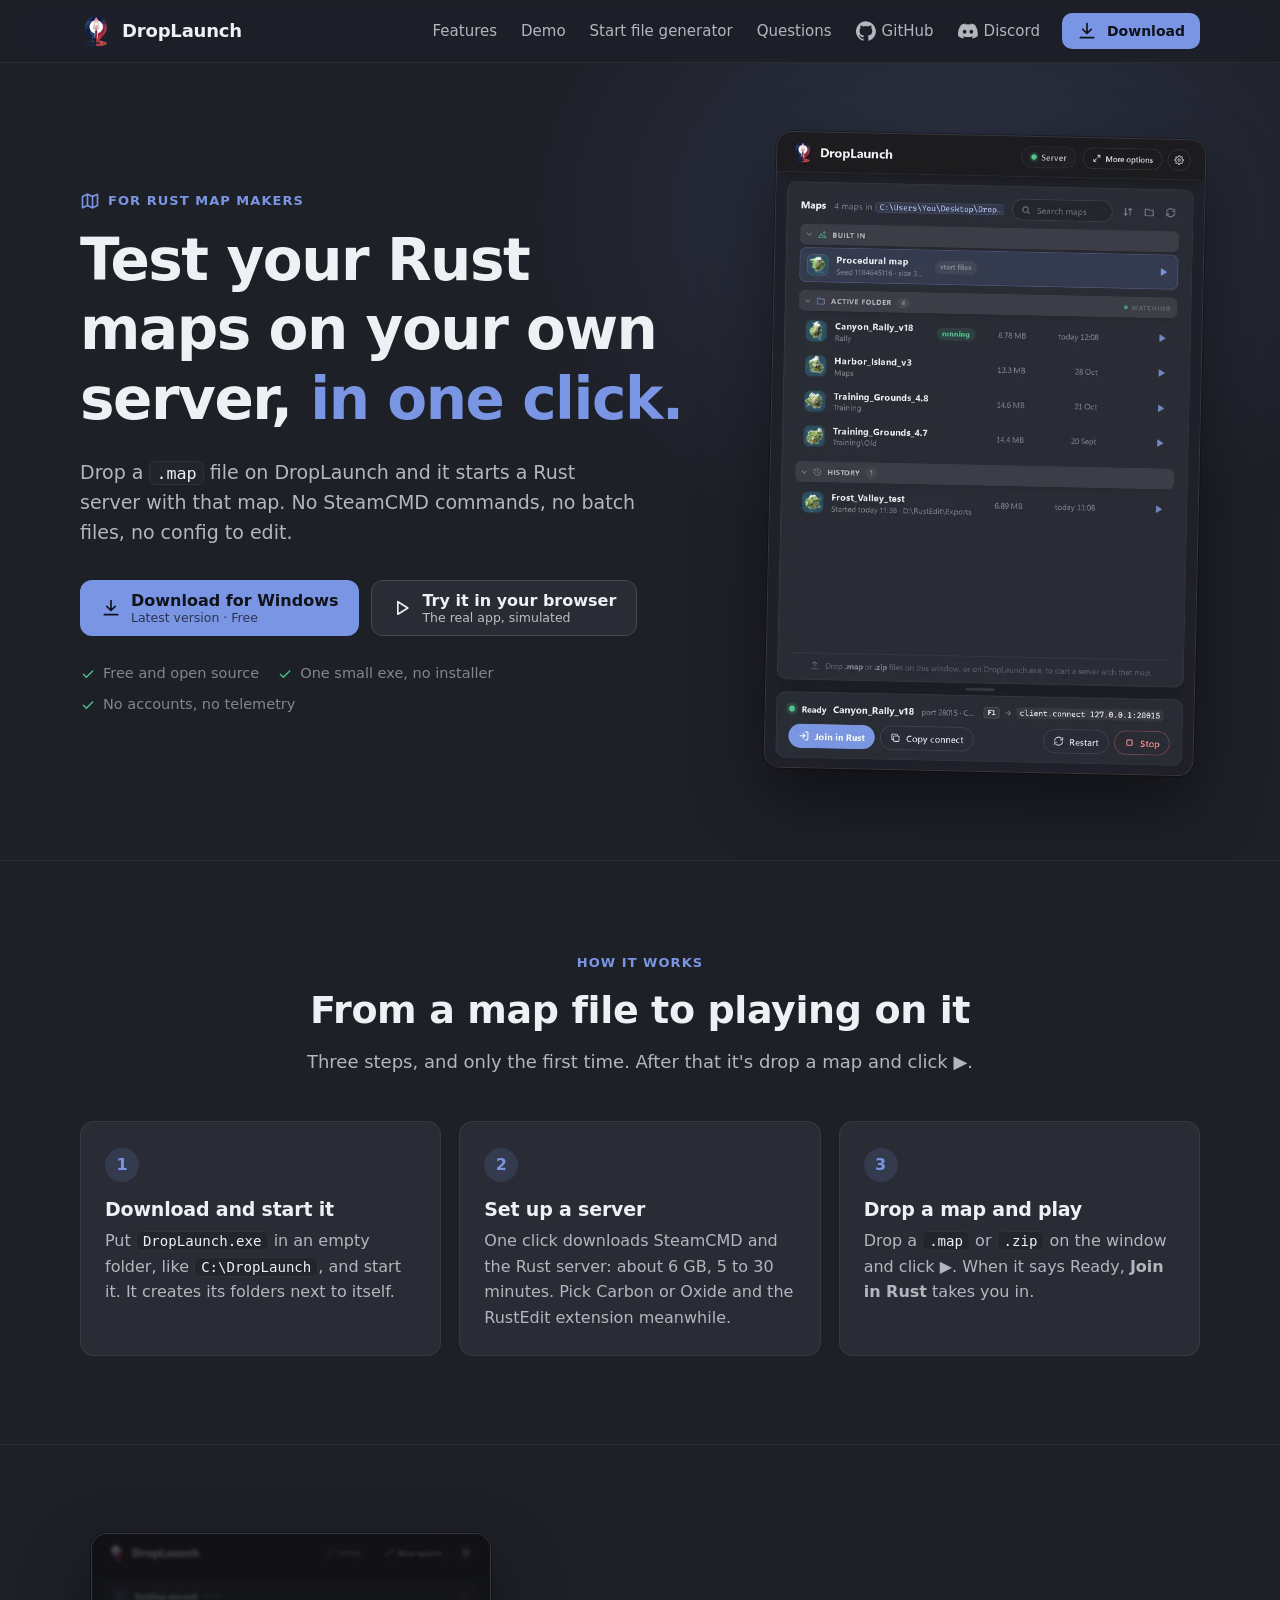
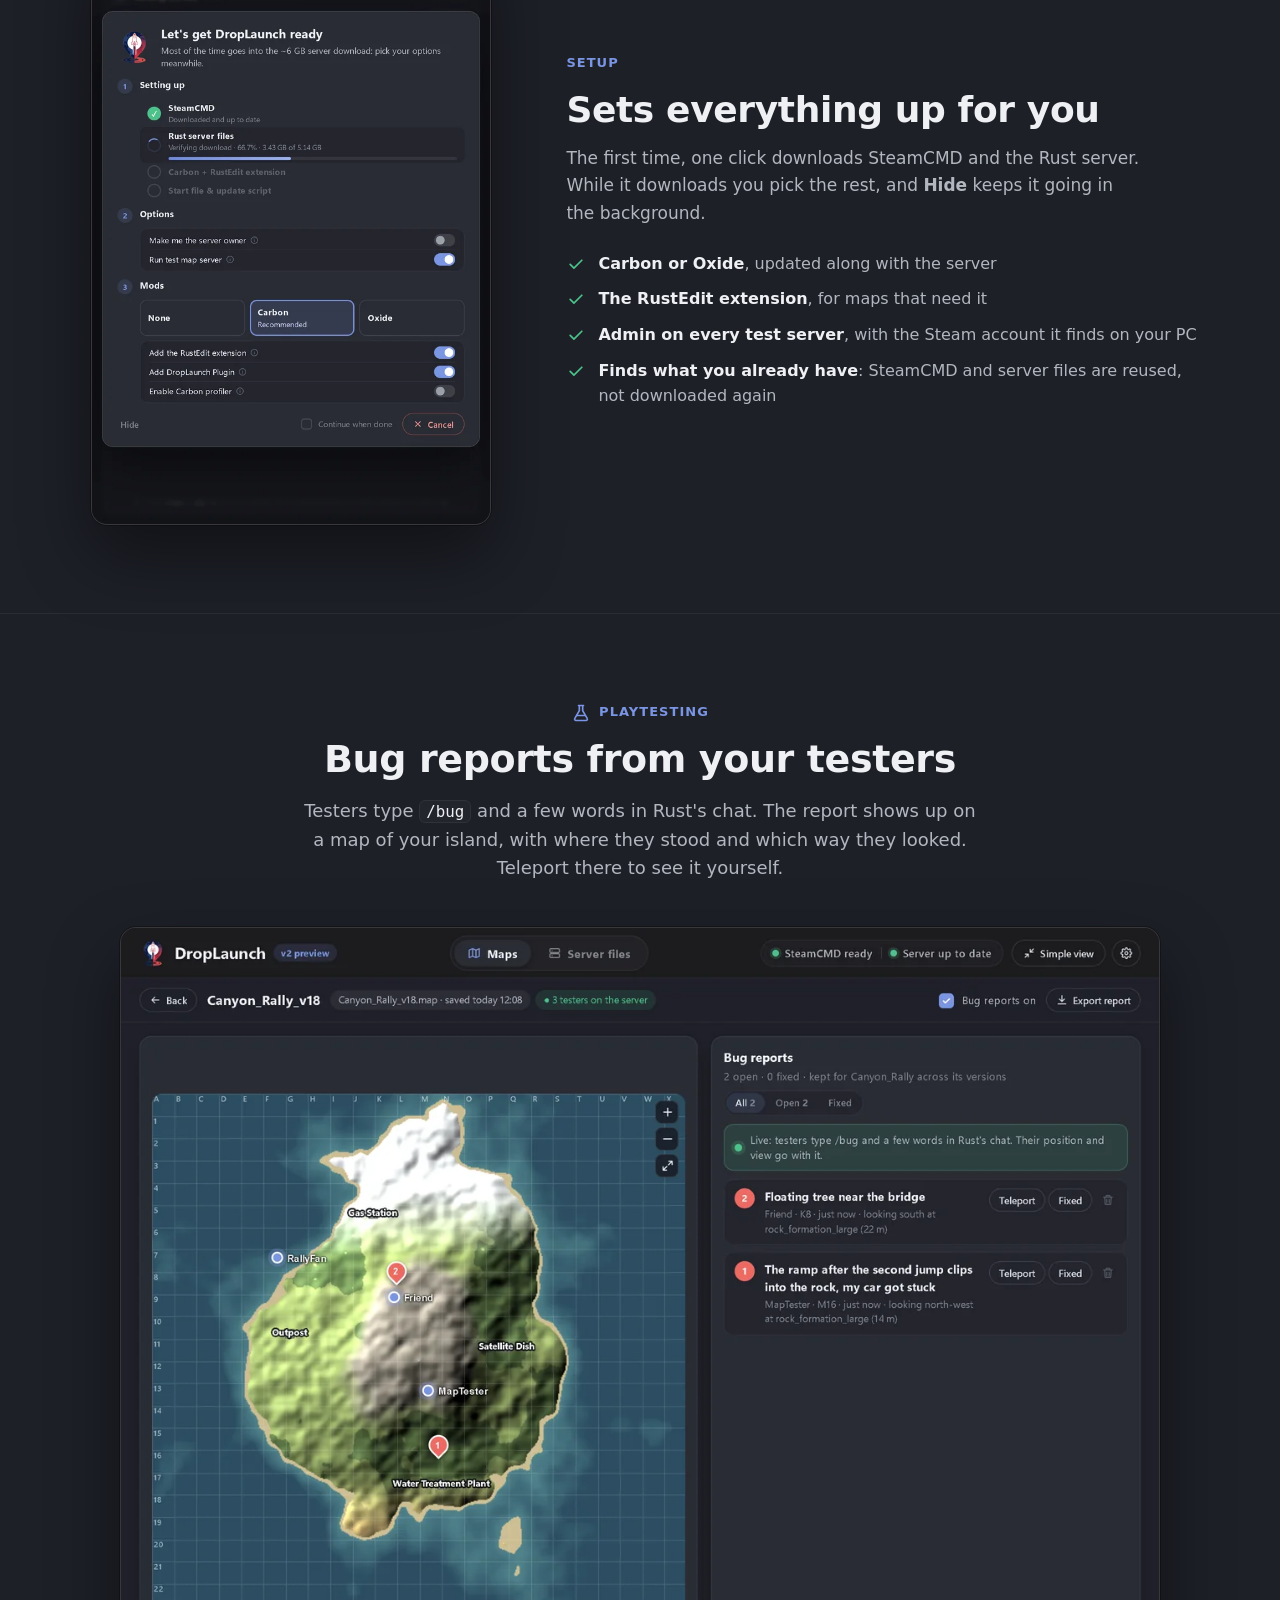
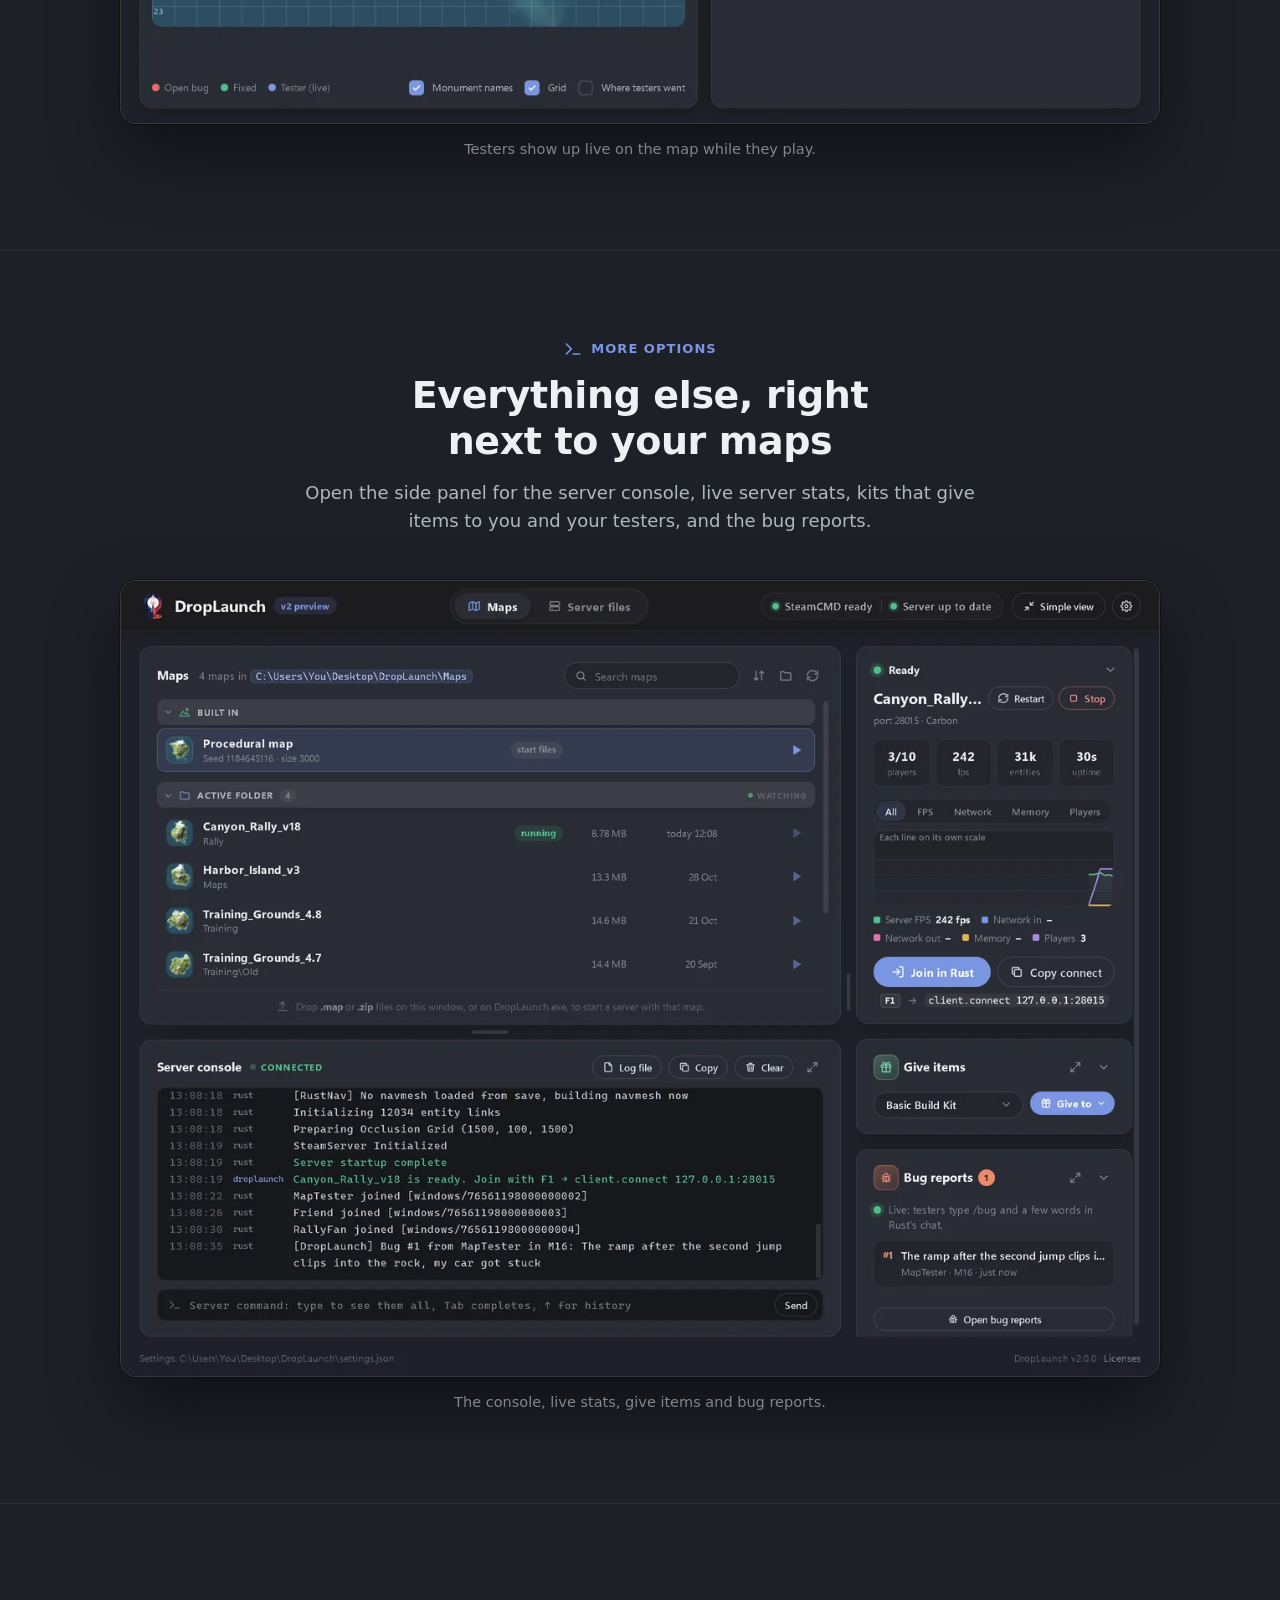
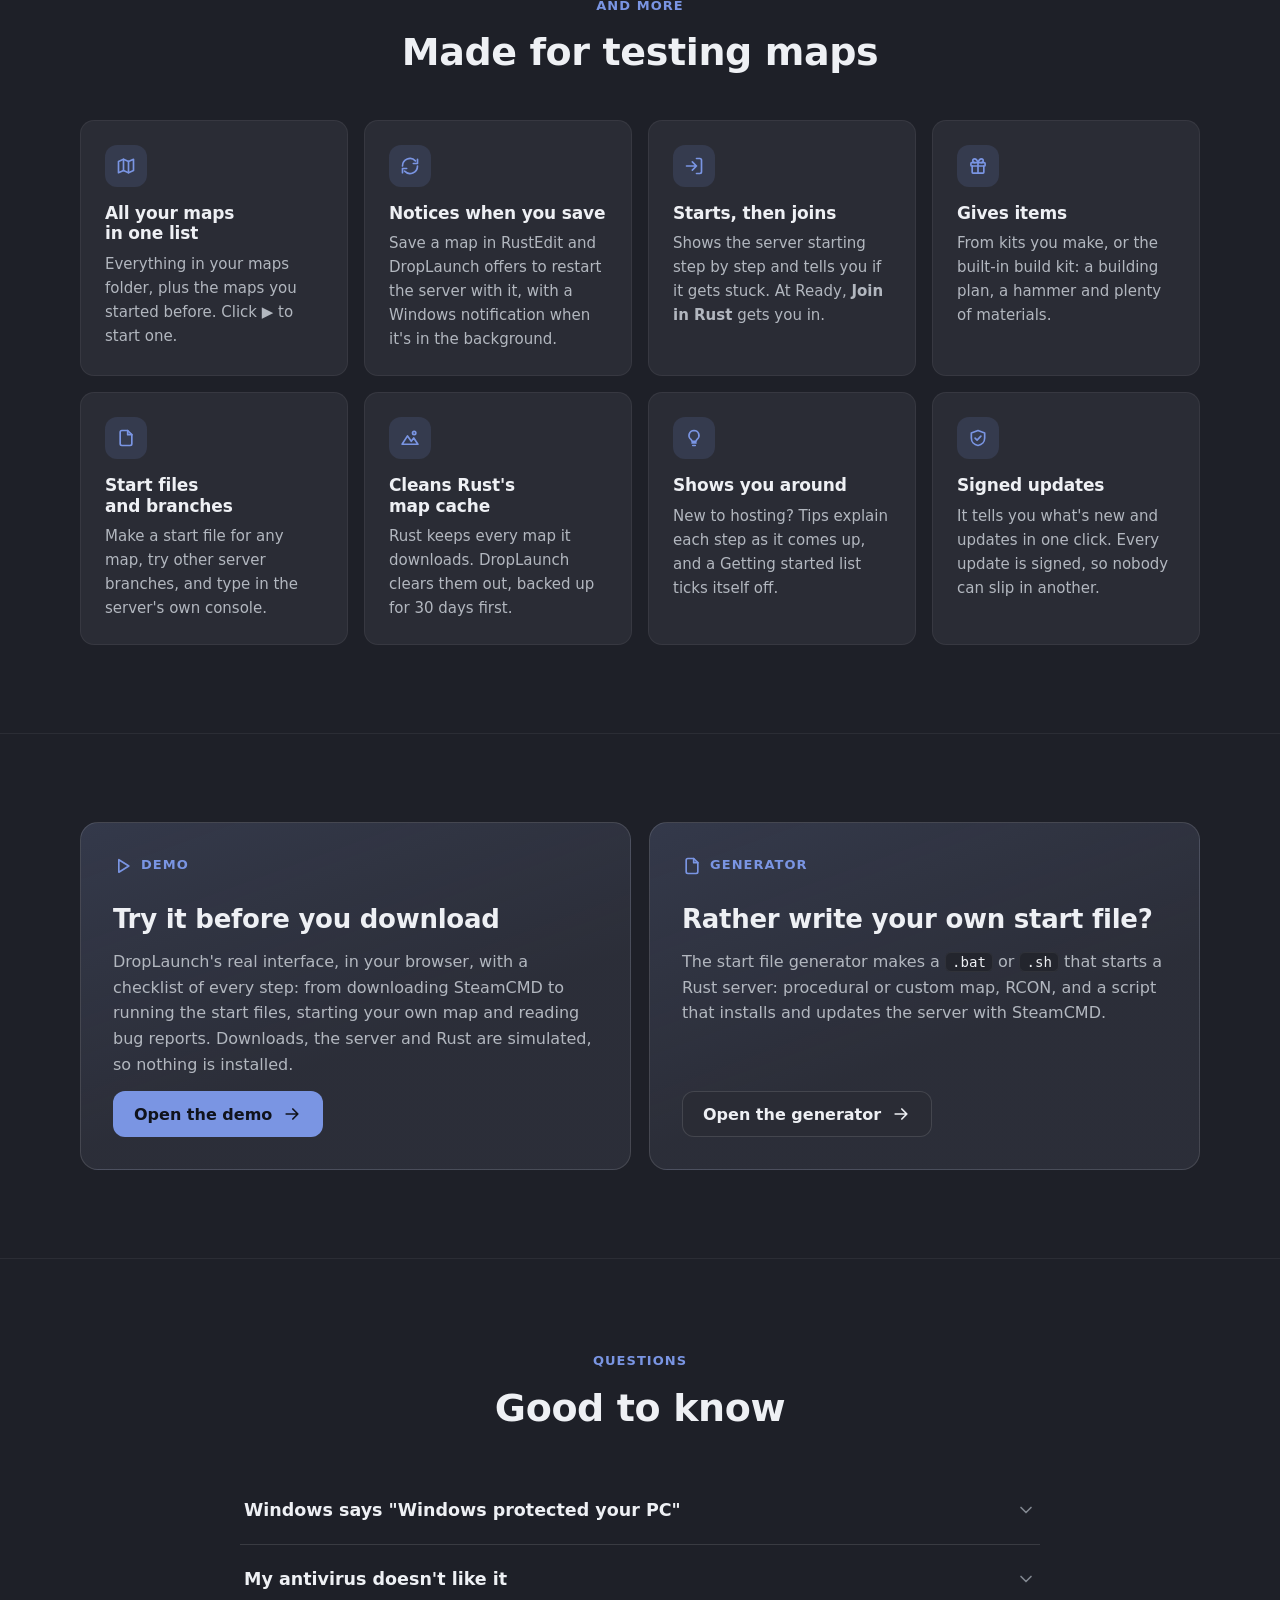
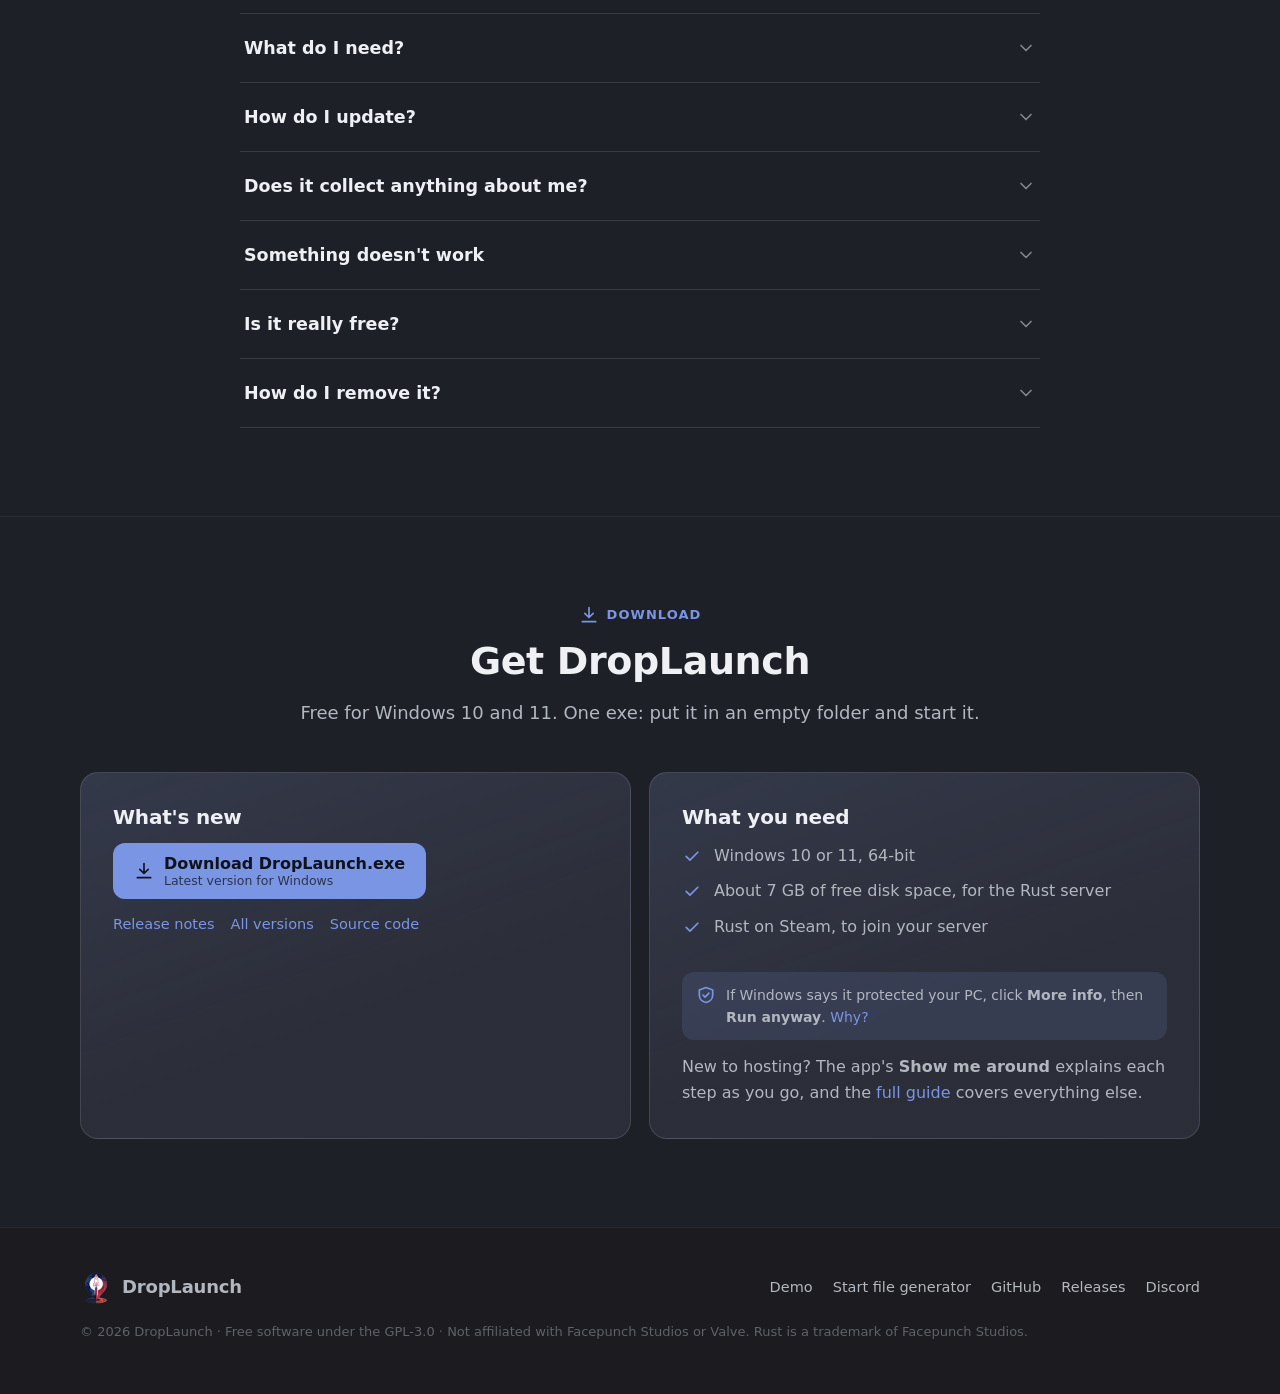
==== commit 8003307f: "Demo: app-sized window with a guided tour The demo opens DropLaunch at its real window size (640 wid" ====
--- a/index.html
+++ b/index.html
@@ -256,7 +256,7 @@
           <div class="panel">
             <span class="eyebrow"><svg class="icon"><use href="#i-play" /></svg>Demo</span>
             <h2>Try it before you download</h2>
-            <p>DropLaunch's real interface, in your browser: set up a server, start a map and look at bug reports. Downloads, the server and Rust are simulated, so nothing is installed.</p>
+            <p>DropLaunch's real interface, in your browser, with a checklist of every step: from downloading SteamCMD to running the start files, starting your own map and reading bug reports. Downloads, the server and Rust are simulated, so nothing is installed.</p>
             <a class="btn primary" href="/demo/">Open the demo<svg class="icon"><use href="#i-arrow-right" /></svg></a>
           </div>
           <div class="panel">
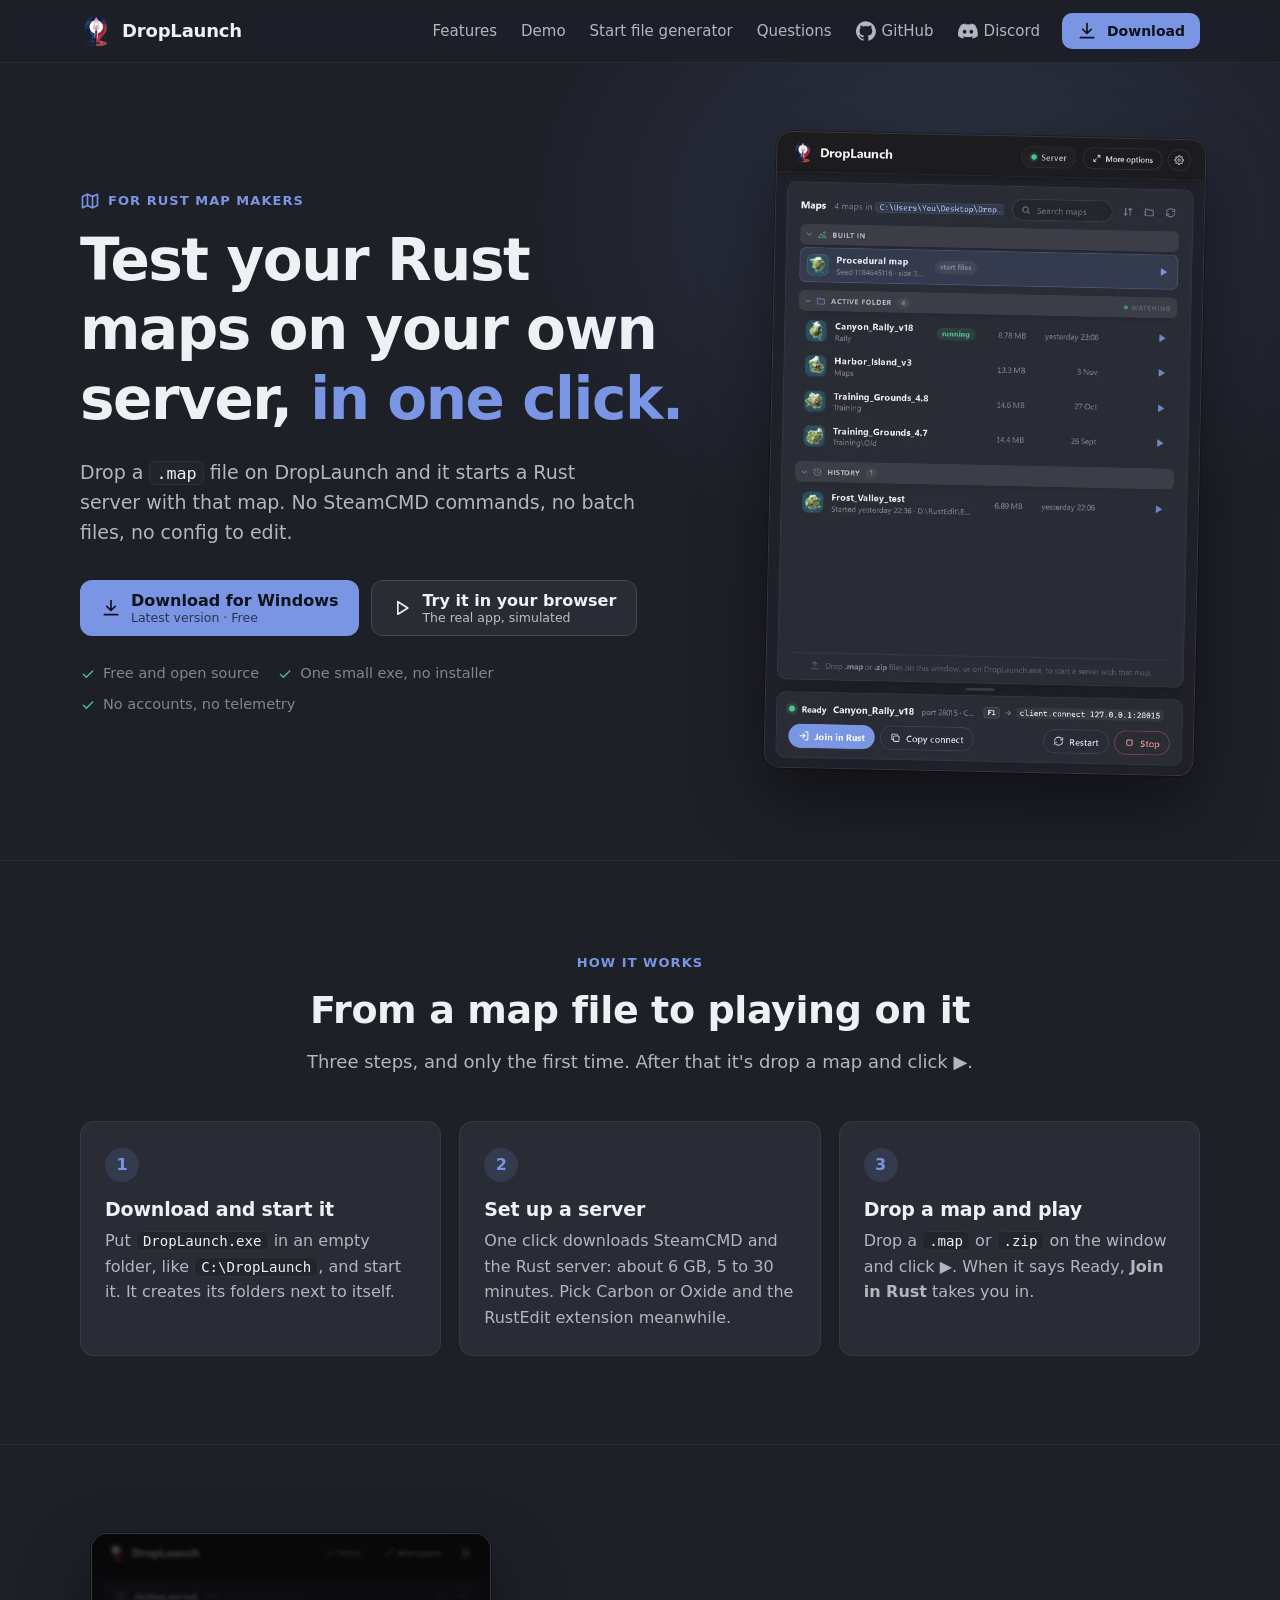
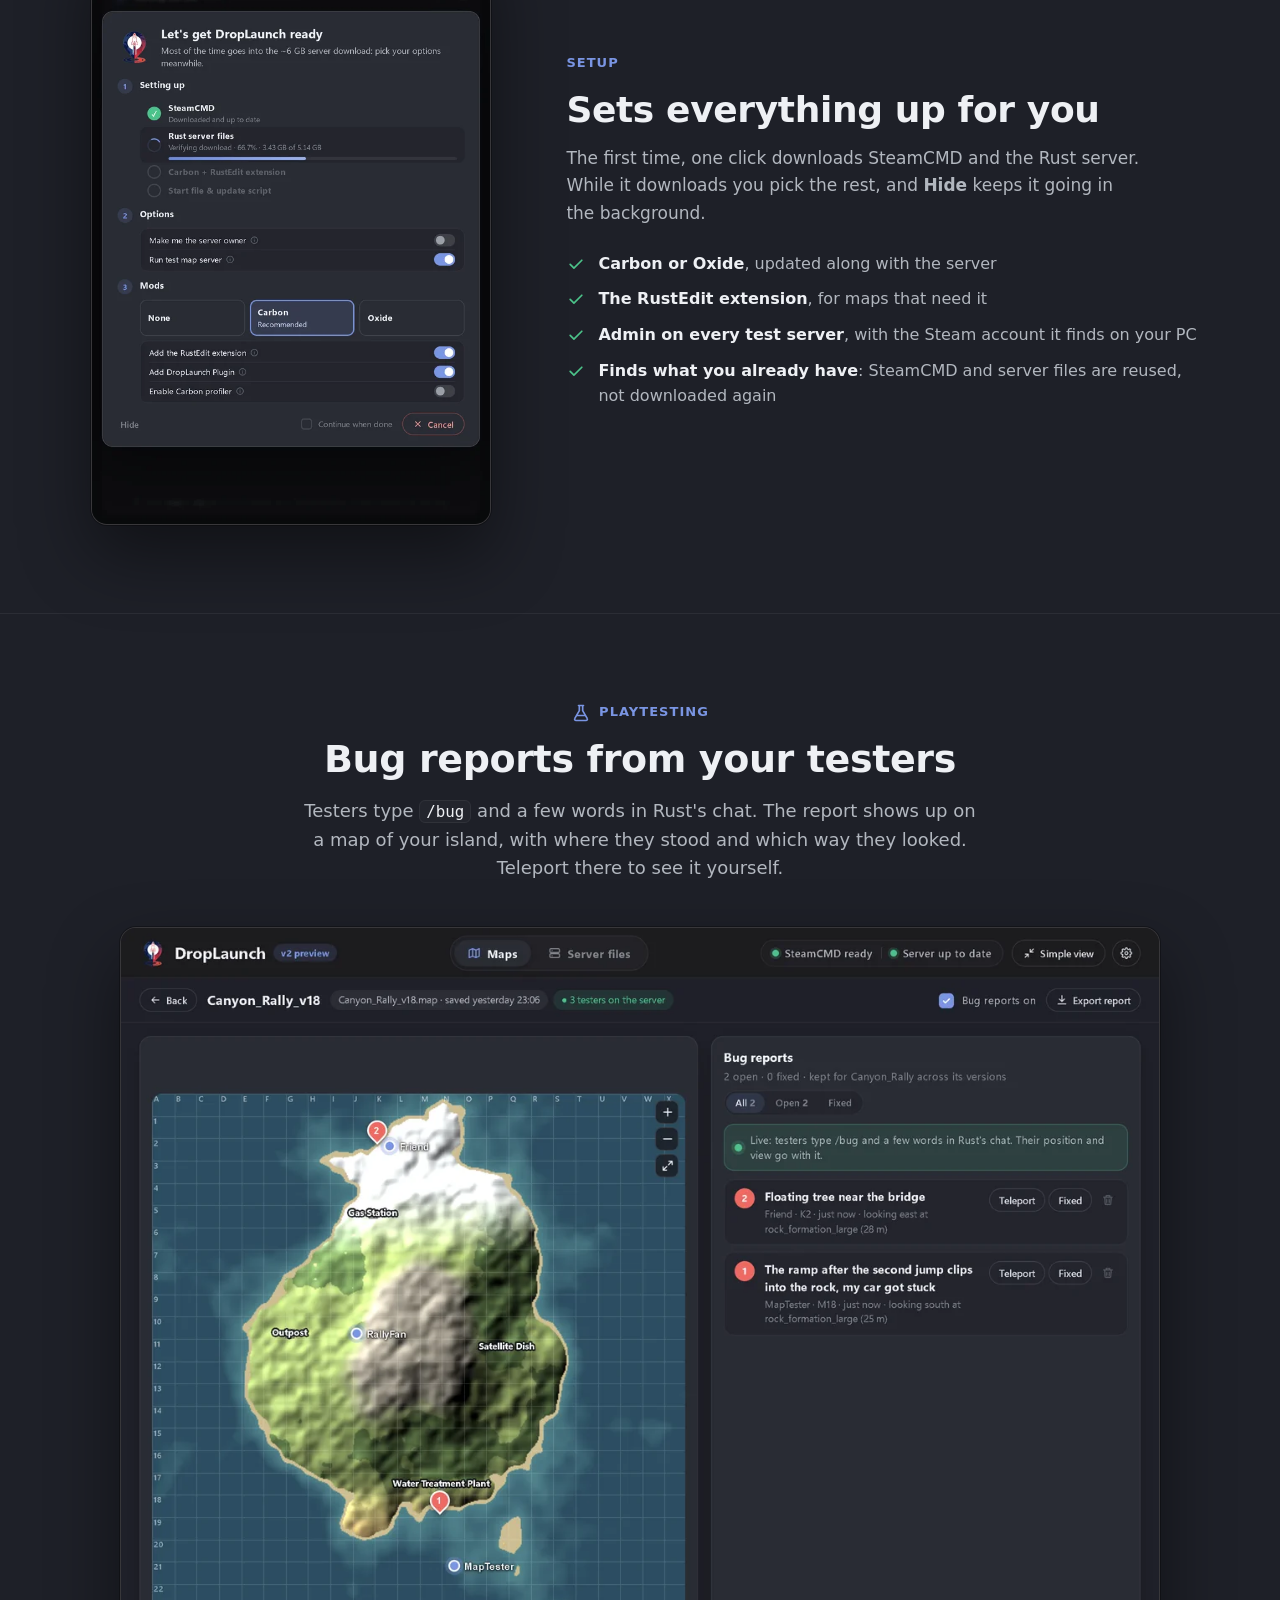
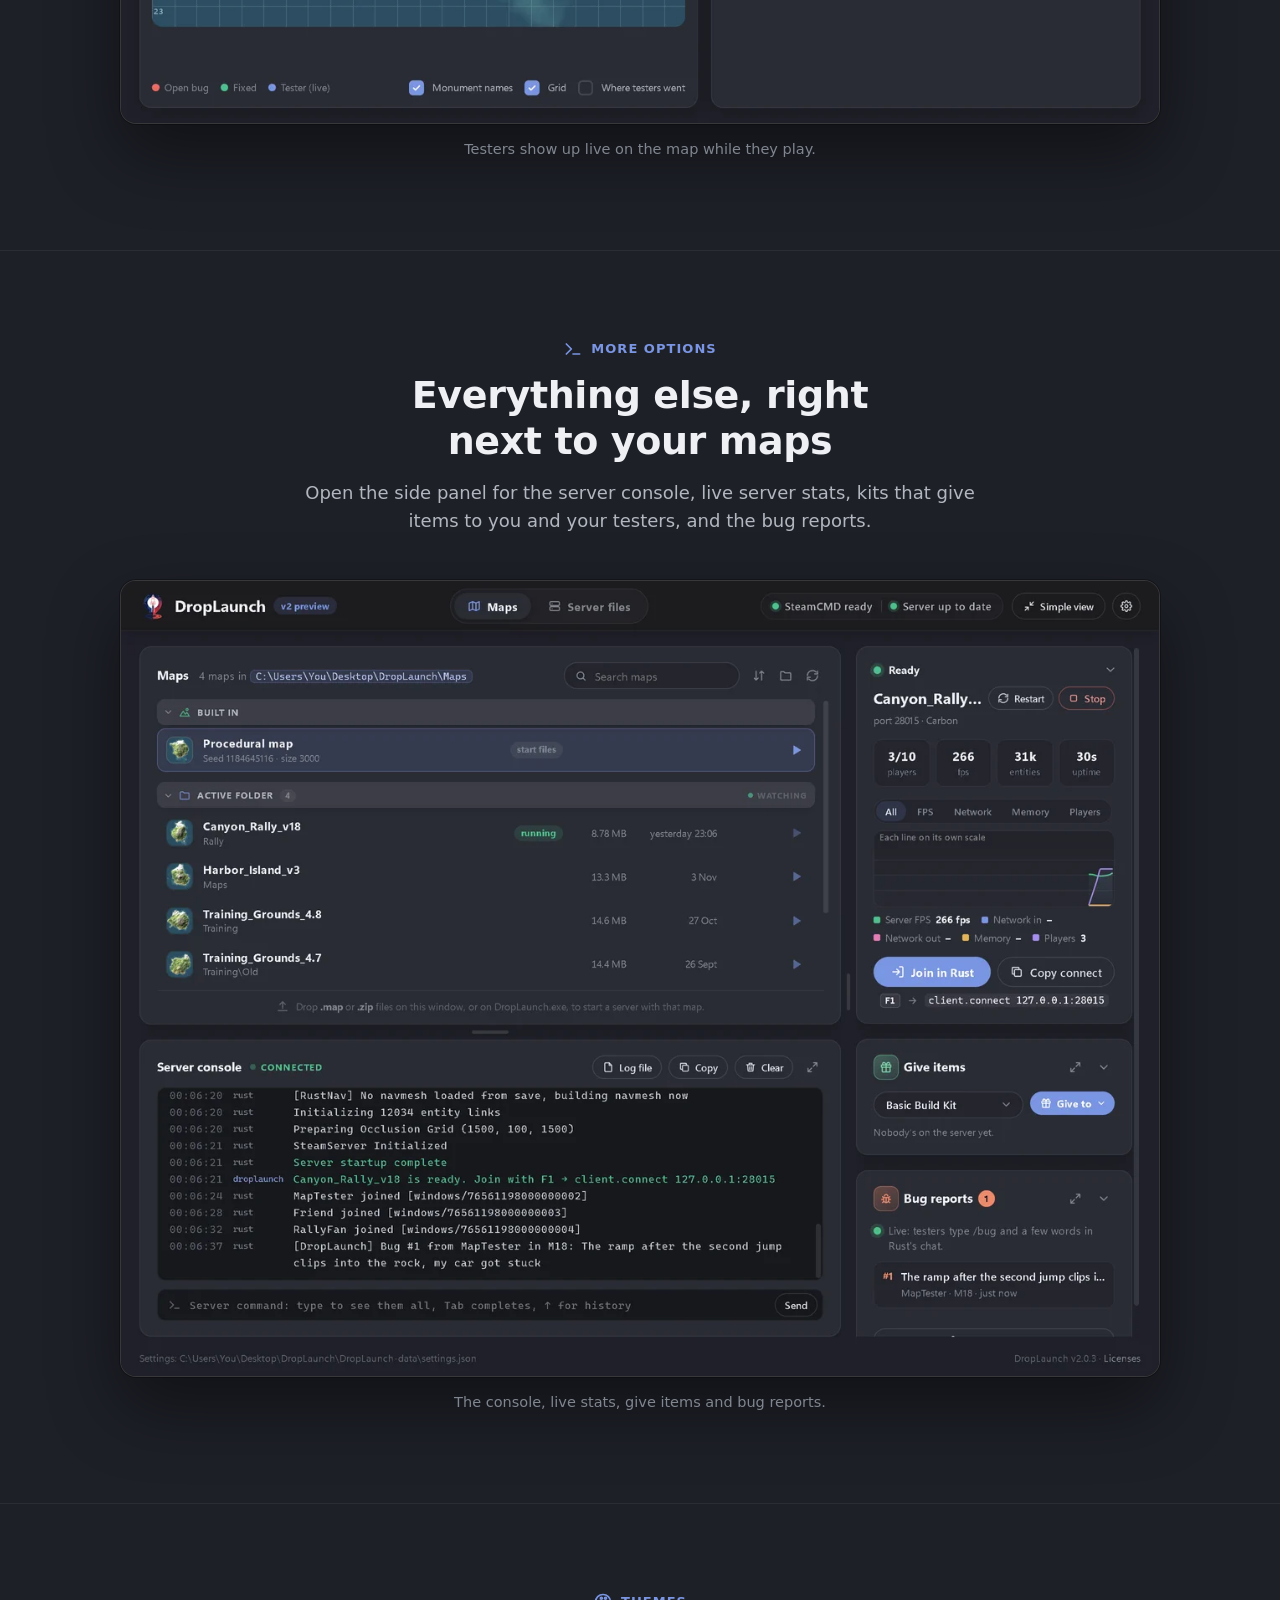
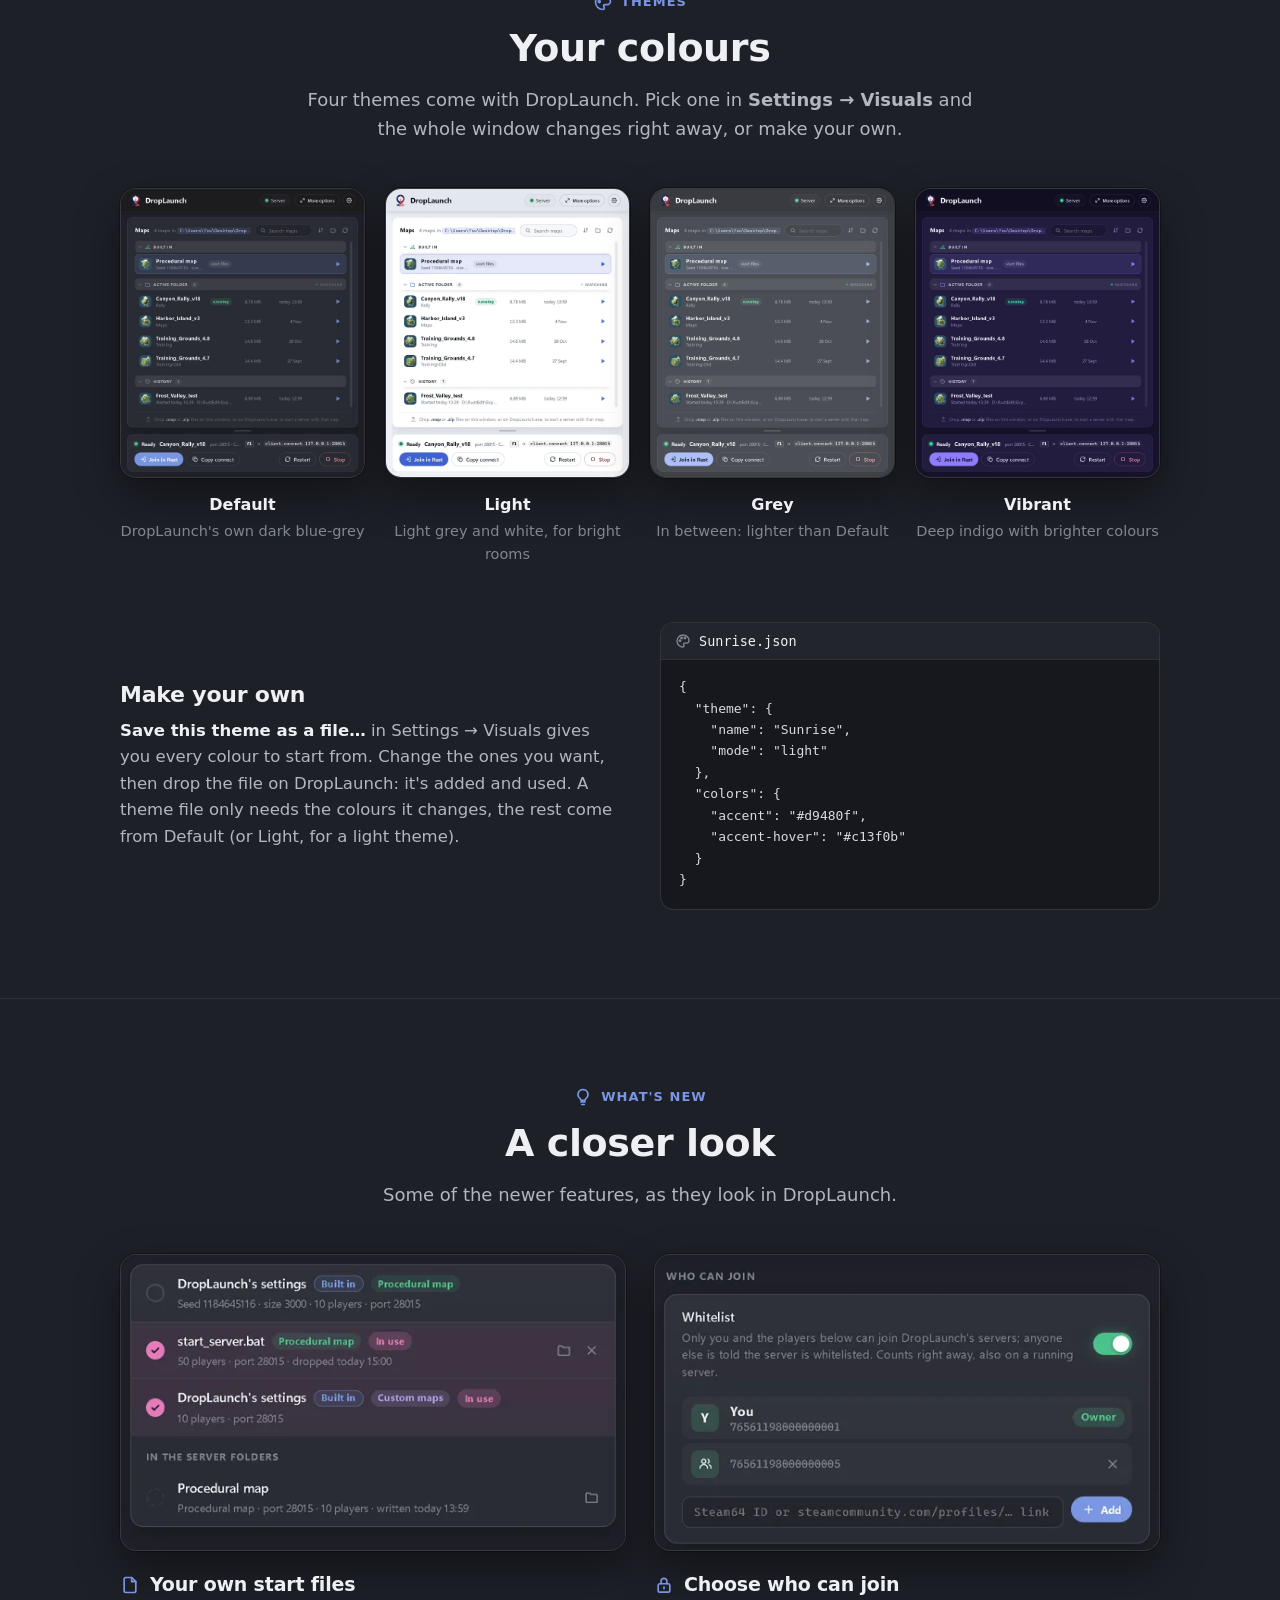
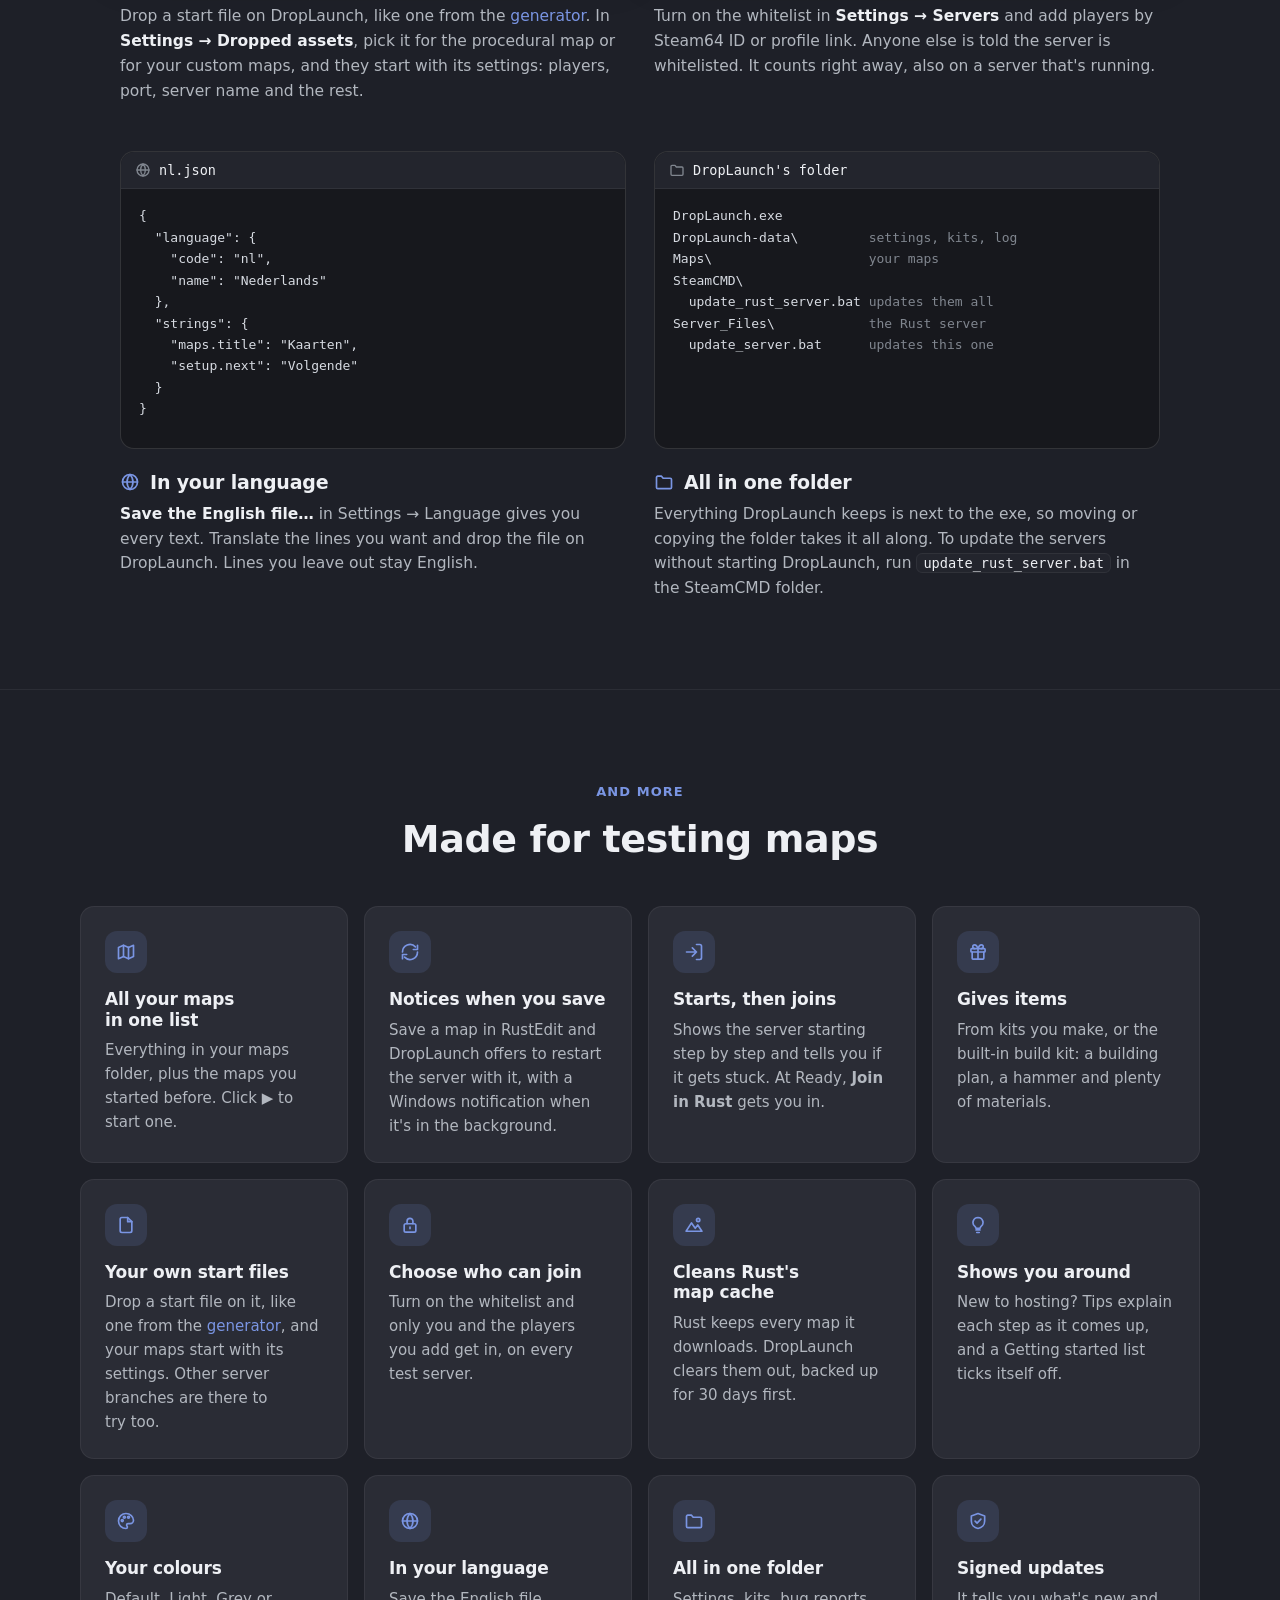
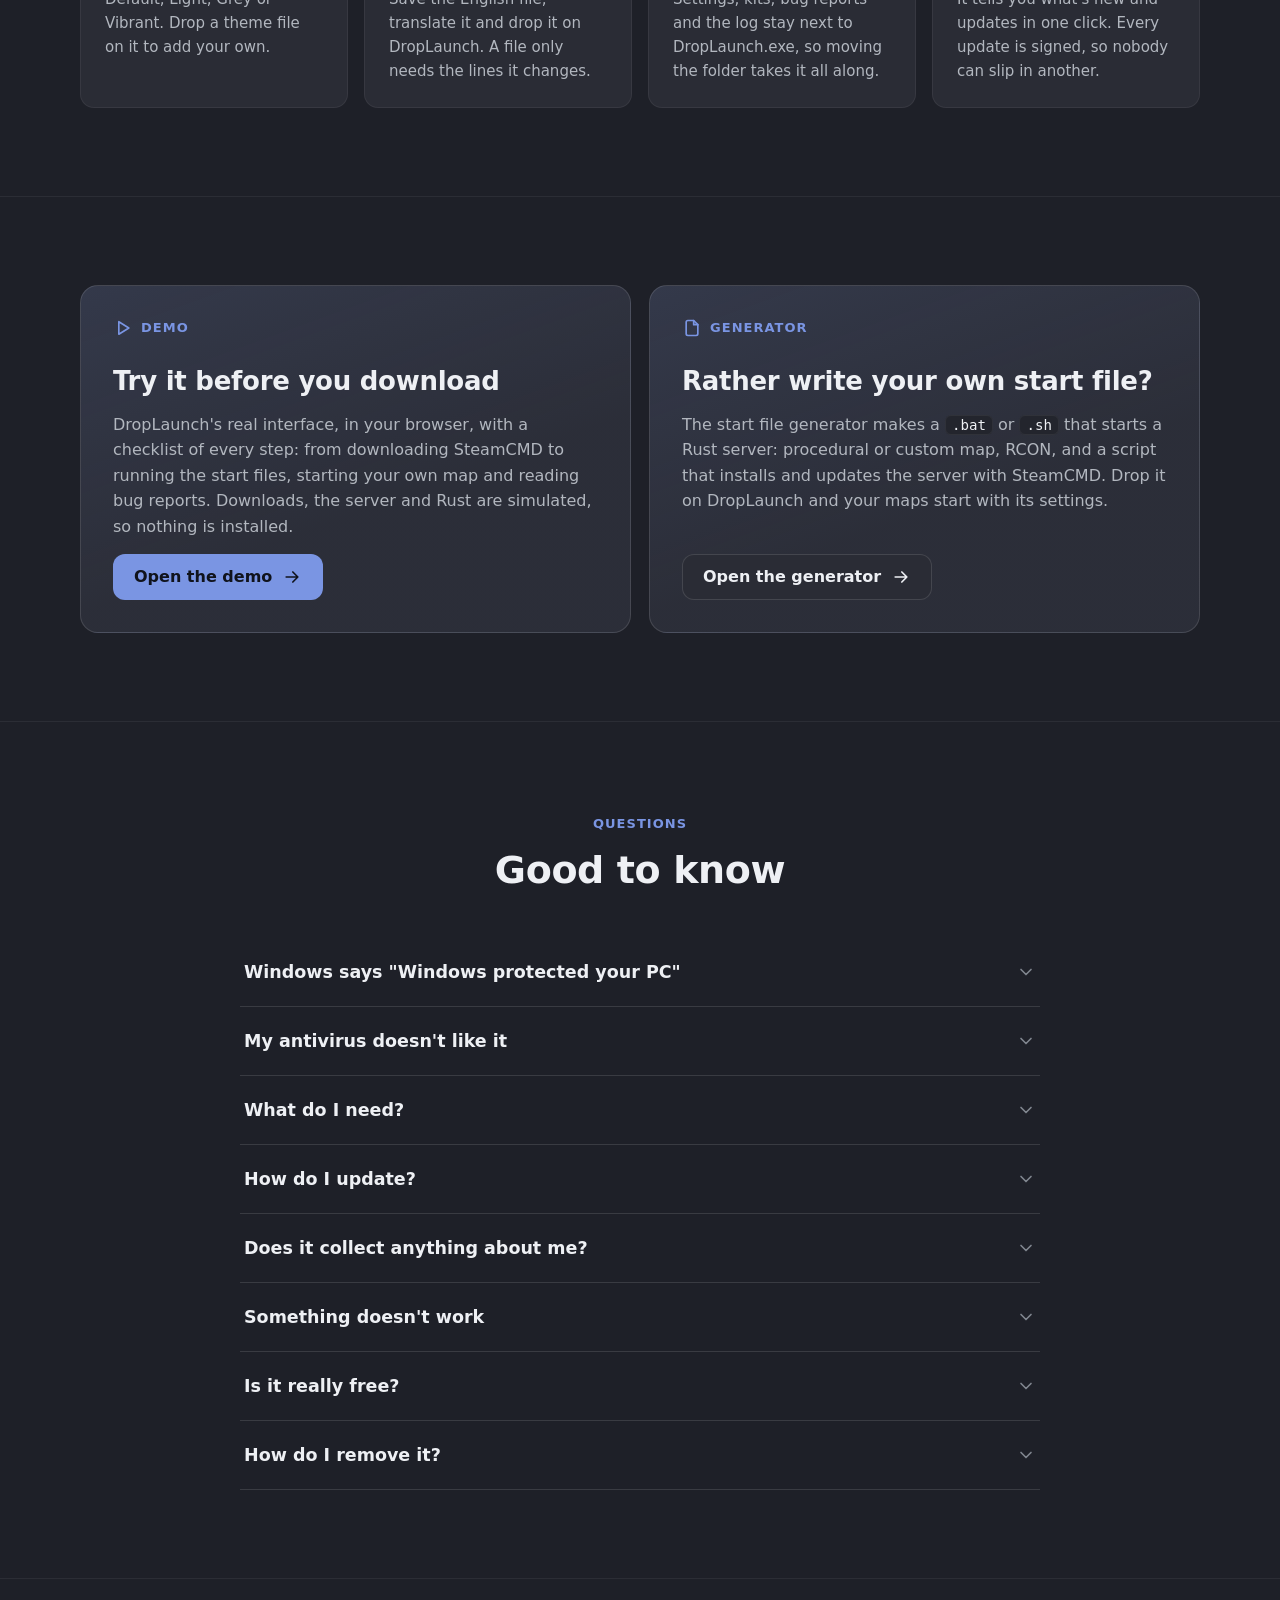
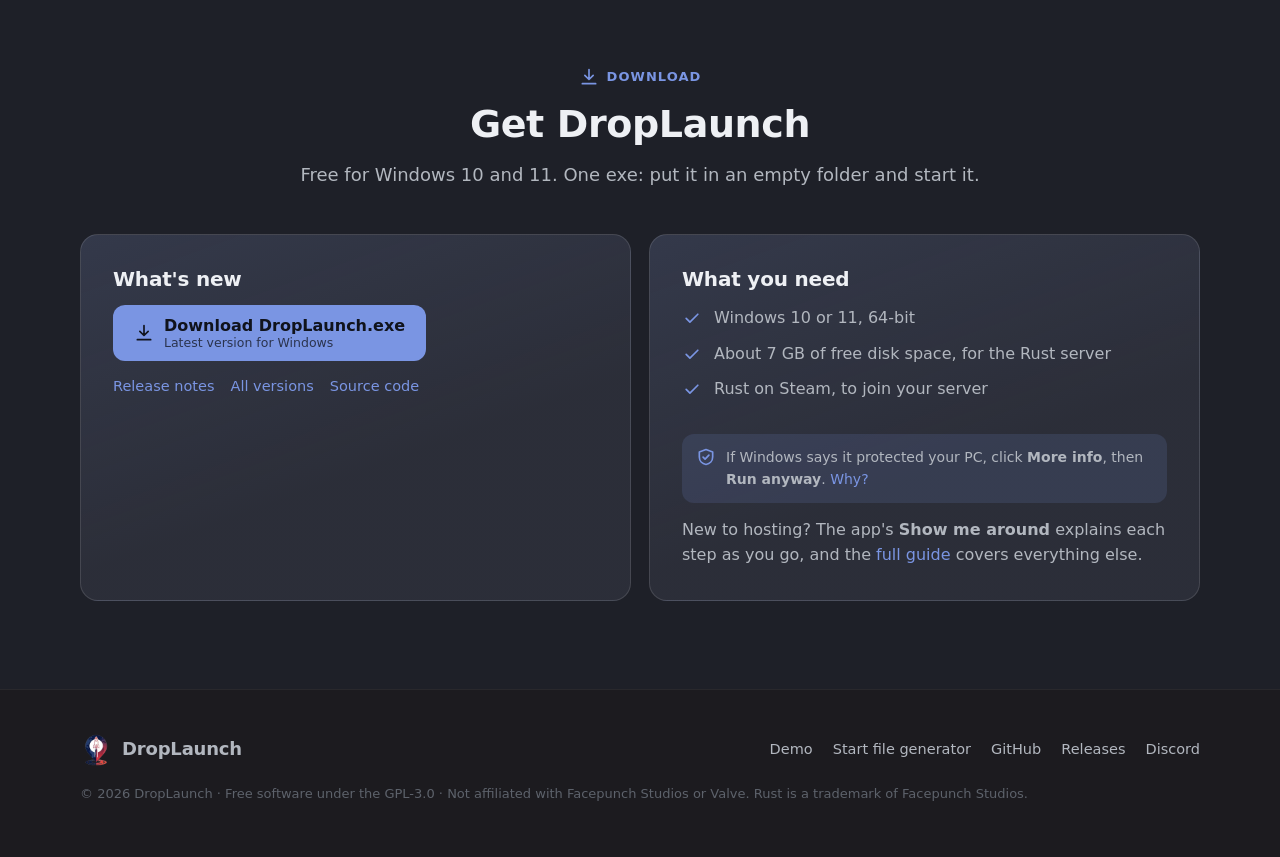
==== commit 4d47c265: "Website for 2.0.3: demo setup waits for Next, themes and feature examples" ====
--- a/index.html
+++ b/index.html
@@ -16,13 +16,13 @@
     <meta property="og:title" content="DropLaunch: test your Rust maps in one click" />
     <meta property="og:description" content="Drop a .map file on DropLaunch and it starts a Rust server with that map. No SteamCMD commands, no batch files, no config to edit." />
     <meta property="og:url" content="https://droplaunch.gg/" />
-    <meta property="og:image" content="https://droplaunch.gg/assets/og.jpg" />
+    <meta property="og:image" content="https://droplaunch.gg/assets/og.jpg?v=3" />
     <meta property="og:image:width" content="1200" />
     <meta property="og:image:height" content="630" />
     <meta property="og:image:alt" content="DropLaunch with the server console, live stats, give items and bug reports open" />
     <meta name="twitter:card" content="summary_large_image" />
-    <link rel="preload" as="image" href="/assets/img/main-640.webp" imagesrcset="/assets/img/main-640.webp 640w, /assets/img/main-1280.webp 1280w" imagesizes="(max-width: 860px) 380px, 430px" fetchpriority="high" />
-    <link rel="stylesheet" href="/assets/site.css?v=1" />
+    <link rel="preload" as="image" href="/assets/img/main-640.webp?v=3" imagesrcset="/assets/img/main-640.webp?v=3 640w, /assets/img/main-1280.webp?v=3 1280w" imagesizes="(max-width: 860px) 380px, 430px" fetchpriority="high" />
+    <link rel="stylesheet" href="/assets/site.css?v=2" />
     <script src="/assets/site.js?v=1" defer></script>
     <script type="application/ld+json">
       {
@@ -35,8 +35,8 @@
         "operatingSystem": "Windows 10, Windows 11",
         "applicationCategory": "DeveloperApplication",
         "license": "https://www.gnu.org/licenses/gpl-3.0.html",
-        "image": "https://droplaunch.gg/assets/og.jpg",
-        "screenshot": "https://droplaunch.gg/assets/img/main-1280.webp",
+        "image": "https://droplaunch.gg/assets/og.jpg?v=3",
+        "screenshot": "https://droplaunch.gg/assets/img/main-1280.webp?v=3",
         "offers": { "@type": "Offer", "price": "0", "priceCurrency": "USD" }
       }
     </script>
@@ -59,6 +59,10 @@
       <symbol id="i-bulb" viewBox="0 0 24 24"><path d="M9.5 18h5M10.5 21h3M12 3a6 6 0 0 0-3.7 10.7c.7.6 1.2 1.4 1.2 2.3h5c0-.9.5-1.7 1.2-2.3A6 6 0 0 0 12 3z" /></symbol>
       <symbol id="i-flask" viewBox="0 0 24 24"><path d="M9 3h6M10 3v6.2L4.6 18.4A1.7 1.7 0 0 0 6.1 21h11.8a1.7 1.7 0 0 0 1.5-2.6L14 9.2V3" /><path d="M7.2 15h9.6" /></symbol>
       <symbol id="i-terminal" viewBox="0 0 24 24"><path d="M4 6l6 6-6 6M12 18h8" /></symbol>
+      <symbol id="i-folder" viewBox="0 0 24 24"><path d="M3 6.5A1.5 1.5 0 0 1 4.5 5H9l2 2.5h8.5A1.5 1.5 0 0 1 21 9v9.5a1.5 1.5 0 0 1-1.5 1.5h-15A1.5 1.5 0 0 1 3 18.5z" /></symbol>
+      <symbol id="i-lock" viewBox="0 0 24 24"><rect x="5" y="10.5" width="14" height="10" rx="2" /><path d="M8.5 10.5V7.5a3.5 3.5 0 0 1 7 0v3M12 14.5v2" /></symbol>
+      <symbol id="i-globe" viewBox="0 0 24 24"><circle cx="12" cy="12" r="9" /><path d="M3 12h18M12 3c2.4 2.6 3.6 5.6 3.6 9s-1.2 6.4-3.6 9c-2.4-2.6-3.6-5.6-3.6-9S9.6 5.6 12 3z" /></symbol>
+      <symbol id="i-palette" viewBox="0 0 24 24"><path d="M12 3a9 9 0 0 0 0 18c1 0 1.7-.8 1.7-1.7 0-.5-.2-.9-.5-1.2-.3-.3-.5-.8-.5-1.2 0-1 .8-1.7 1.7-1.7H17a4 4 0 0 0 4-4C21 6.7 17 3 12 3z" /><circle cx="7.5" cy="11.5" r="1.2" /><circle cx="10" cy="7.5" r="1.2" /><circle cx="15" cy="7.5" r="1.2" /></symbol>
       <symbol id="i-terrain" viewBox="0 0 24 24"><path d="M2.5 19.5l6.5-10 4.5 6.5 3-4 5 7.5z" /><circle cx="17" cy="6" r="2" /></symbol>
       <symbol id="i-github" viewBox="0 0 24 24"><path fill="currentColor" stroke="none" d="M12 .3a12 12 0 0 0-3.8 23.4c.6.1.8-.3.8-.6v-2c-3.3.7-4-1.6-4-1.6-.6-1.4-1.4-1.8-1.4-1.8-1-.7.1-.7.1-.7 1.2.1 1.8 1.2 1.8 1.2 1.1 1.8 2.8 1.3 3.5 1 .1-.8.4-1.3.8-1.6-2.7-.3-5.5-1.3-5.5-5.9 0-1.3.5-2.4 1.2-3.2-.1-.3-.5-1.5.1-3.2 0 0 1-.3 3.3 1.2a11.5 11.5 0 0 1 6 0c2.3-1.5 3.3-1.2 3.3-1.2.6 1.7.2 2.9.1 3.2.8.8 1.2 1.9 1.2 3.2 0 4.6-2.8 5.6-5.5 5.9.4.4.8 1.1.8 2.2v3.3c0 .3.2.7.8.6A12 12 0 0 0 12 .3" /></symbol>
       <symbol id="i-discord" viewBox="0 0 24 24"><path fill="currentColor" stroke="none" d="M20.3 4.4A19.8 19.8 0 0 0 15.4 2.9l-.6 1.3a18.3 18.3 0 0 0-5.5 0l-.6-1.3a19.7 19.7 0 0 0-4.9 1.5C.5 9-.3 13.6.1 18.1a19.9 19.9 0 0 0 6 3l1.3-2a12.9 12.9 0 0 1-1.9-.9l.4-.3a14.2 14.2 0 0 0 12.1 0l.4.3a12.3 12.3 0 0 1-1.9.9l1.2 2a19.8 19.8 0 0 0 6-3c.5-5.2-.8-9.7-3.5-13.7zM8 15.3c-1.2 0-2.2-1.1-2.2-2.4s1-2.4 2.2-2.4 2.2 1.1 2.2 2.4-1 2.4-2.2 2.4zm8 0c-1.2 0-2.2-1.1-2.2-2.4s1-2.4 2.2-2.4 2.2 1.1 2.2 2.4-1 2.4-2.2 2.4z" /></symbol>
@@ -112,8 +116,8 @@
             </ul>
           </div>
           <figure class="shot">
-            <button type="button" data-shot="/assets/img/main-1280.webp" data-caption="All your maps in one list, with the server running.">
-              <img src="/assets/img/main-640.webp" srcset="/assets/img/main-640.webp 640w, /assets/img/main-1280.webp 1280w" sizes="(max-width: 860px) 380px, 430px" width="640" height="950" fetchpriority="high" alt="DropLaunch's map list with a server running" />
+            <button type="button" data-shot="/assets/img/main-1280.webp?v=3" data-caption="All your maps in one list, with the server running.">
+              <img src="/assets/img/main-640.webp?v=3" srcset="/assets/img/main-640.webp?v=3 640w, /assets/img/main-1280.webp?v=3 1280w" sizes="(max-width: 860px) 380px, 430px" width="640" height="950" fetchpriority="high" alt="DropLaunch's map list with a server running" />
             </button>
           </figure>
         </div>
@@ -146,8 +150,8 @@
       <section id="features">
         <div class="wrap showcase">
           <figure class="shot">
-            <button type="button" data-shot="/assets/img/setup-1280.webp" data-caption="The first-time setup, downloading the Rust server.">
-              <img src="/assets/img/setup-640.webp" srcset="/assets/img/setup-640.webp 640w, /assets/img/setup-1280.webp 1280w" sizes="(max-width: 860px) 360px, 400px" width="640" height="950" loading="lazy" decoding="async" alt="The first-time setup downloading the Rust server" />
+            <button type="button" data-shot="/assets/img/setup-1280.webp?v=3" data-caption="The first-time setup, downloading the Rust server.">
+              <img src="/assets/img/setup-640.webp?v=3" srcset="/assets/img/setup-640.webp?v=3 640w, /assets/img/setup-1280.webp?v=3 1280w" sizes="(max-width: 860px) 360px, 400px" width="640" height="950" loading="lazy" decoding="async" alt="The first-time setup downloading the Rust server" />
             </button>
           </figure>
           <div>
@@ -173,8 +177,8 @@
           </div>
           <figure class="wide-shot">
             <div class="shot">
-              <button type="button" data-shot="/assets/img/bug-reports-2480.webp" data-caption="Bug reports from testers, on a map of your island. Testers show up live while they play.">
-                <img src="/assets/img/bug-reports-1240.webp" srcset="/assets/img/bug-reports-1240.webp 1240w, /assets/img/bug-reports-2480.webp 2480w" sizes="(max-width: 1080px) calc(100vw - 40px), 1040px" width="1240" height="950" loading="lazy" decoding="async" alt="Bug reports on a map of the island" />
+              <button type="button" data-shot="/assets/img/bug-reports-2480.webp?v=3" data-caption="Bug reports from testers, on a map of your island. Testers show up live while they play.">
+                <img src="/assets/img/bug-reports-1240.webp?v=3" srcset="/assets/img/bug-reports-1240.webp?v=3 1240w, /assets/img/bug-reports-2480.webp?v=3 2480w" sizes="(max-width: 1080px) calc(100vw - 40px), 1040px" width="1240" height="950" loading="lazy" decoding="async" alt="Bug reports on a map of the island" />
               </button>
             </div>
             <figcaption>Testers show up live on the map while they play.</figcaption>
@@ -191,12 +195,136 @@
           </div>
           <figure class="wide-shot">
             <div class="shot">
-              <button type="button" data-shot="/assets/img/expanded-2480.webp" data-caption="More options: the console, live stats, give items and bug reports, all next to your maps.">
-                <img src="/assets/img/expanded-1240.webp" srcset="/assets/img/expanded-1240.webp 1240w, /assets/img/expanded-2480.webp 2480w" sizes="(max-width: 1080px) calc(100vw - 40px), 1040px" width="1240" height="950" loading="lazy" decoding="async" alt="The expanded view: server console, live stats, give items and bug reports" />
+              <button type="button" data-shot="/assets/img/expanded-2480.webp?v=3" data-caption="More options: the console, live stats, give items and bug reports, all next to your maps.">
+                <img src="/assets/img/expanded-1240.webp?v=3" srcset="/assets/img/expanded-1240.webp?v=3 1240w, /assets/img/expanded-2480.webp?v=3 2480w" sizes="(max-width: 1080px) calc(100vw - 40px), 1040px" width="1240" height="950" loading="lazy" decoding="async" alt="The expanded view: server console, live stats, give items and bug reports" />
               </button>
             </div>
             <figcaption>The console, live stats, give items and bug reports.</figcaption>
           </figure>
+        </div>
+      </section>
+
+      <section id="themes">
+        <div class="wrap">
+          <div class="head center">
+            <span class="eyebrow"><svg class="icon"><use href="#i-palette" /></svg>Themes</span>
+            <h2>Your colours</h2>
+            <p>Four themes come with DropLaunch. Pick one in <b>Settings → Visuals</b> and the whole window changes right away, or make your own.</p>
+          </div>
+          <div class="themes">
+            <figure>
+              <div class="shot">
+                <button type="button" data-shot="/assets/img/theme-default-1280.webp?v=3" data-caption="Default: DropLaunch's own dark blue-grey.">
+                  <img src="/assets/img/theme-default-640.webp?v=3" srcset="/assets/img/theme-default-640.webp?v=3 640w, /assets/img/theme-default-1280.webp?v=3 1280w" sizes="(max-width: 1000px) calc(50vw - 30px), 250px" width="640" height="760" loading="lazy" decoding="async" alt="DropLaunch in the Default theme" />
+                </button>
+              </div>
+              <figcaption><b>Default</b>DropLaunch's own dark blue-grey</figcaption>
+            </figure>
+            <figure>
+              <div class="shot">
+                <button type="button" data-shot="/assets/img/theme-light-1280.webp?v=3" data-caption="Light: Light grey and white, for bright rooms.">
+                  <img src="/assets/img/theme-light-640.webp?v=3" srcset="/assets/img/theme-light-640.webp?v=3 640w, /assets/img/theme-light-1280.webp?v=3 1280w" sizes="(max-width: 1000px) calc(50vw - 30px), 250px" width="640" height="760" loading="lazy" decoding="async" alt="DropLaunch in the Light theme" />
+                </button>
+              </div>
+              <figcaption><b>Light</b>Light grey and white, for bright rooms</figcaption>
+            </figure>
+            <figure>
+              <div class="shot">
+                <button type="button" data-shot="/assets/img/theme-grey-1280.webp?v=3" data-caption="Grey: In between: lighter than Default.">
+                  <img src="/assets/img/theme-grey-640.webp?v=3" srcset="/assets/img/theme-grey-640.webp?v=3 640w, /assets/img/theme-grey-1280.webp?v=3 1280w" sizes="(max-width: 1000px) calc(50vw - 30px), 250px" width="640" height="760" loading="lazy" decoding="async" alt="DropLaunch in the Grey theme" />
+                </button>
+              </div>
+              <figcaption><b>Grey</b>In between: lighter than Default</figcaption>
+            </figure>
+            <figure>
+              <div class="shot">
+                <button type="button" data-shot="/assets/img/theme-vibrant-1280.webp?v=3" data-caption="Vibrant: Deep indigo with brighter colours.">
+                  <img src="/assets/img/theme-vibrant-640.webp?v=3" srcset="/assets/img/theme-vibrant-640.webp?v=3 640w, /assets/img/theme-vibrant-1280.webp?v=3 1280w" sizes="(max-width: 1000px) calc(50vw - 30px), 250px" width="640" height="760" loading="lazy" decoding="async" alt="DropLaunch in the Vibrant theme" />
+                </button>
+              </div>
+              <figcaption><b>Vibrant</b>Deep indigo with brighter colours</figcaption>
+            </figure>
+          </div>
+          <div class="make-theme">
+            <div>
+              <h3>Make your own</h3>
+              <p><b>Save this theme as a file…</b> in Settings → Visuals gives you every colour to start from. Change the ones you want, then drop the file on DropLaunch: it's added and used. A theme file only needs the colours it changes, the rest come from Default (or Light, for a light theme).</p>
+            </div>
+            <div class="code-file">
+              <div class="bar"><svg class="icon"><use href="#i-palette" /></svg>Sunrise.json</div>
+              <pre>{
+  "theme": {
+    "name": "Sunrise",
+    "mode": "light"
+  },
+  "colors": {
+    "accent": "#d9480f",
+    "accent-hover": "#c13f0b"
+  }
+}</pre>
+            </div>
+          </div>
+        </div>
+      </section>
+
+      <section id="closer">
+        <div class="wrap">
+          <div class="head center">
+            <span class="eyebrow"><svg class="icon"><use href="#i-bulb" /></svg>What's new</span>
+            <h2>A closer look</h2>
+            <p>Some of the newer features, as they look in DropLaunch.</p>
+          </div>
+          <div class="examples">
+            <article class="example">
+              <div class="shot">
+                <button type="button" data-shot="/assets/img/start-files-1088.webp?v=3" data-caption="Settings → Dropped assets: a dropped start file in use for the procedural map.">
+                  <img src="/assets/img/start-files-544.webp?v=3" srcset="/assets/img/start-files-544.webp?v=3 544w, /assets/img/start-files-1088.webp?v=3 1088w" sizes="(max-width: 860px) calc(100vw - 40px), 510px" width="544" height="320" loading="lazy" decoding="async" alt="Settings, Dropped assets: start_server.bat in use for the procedural map" />
+                </button>
+              </div>
+              <h3><svg class="icon"><use href="#i-file" /></svg>Your own start files</h3>
+              <p>Drop a start file on DropLaunch, like one from the <a href="/generator">generator</a>. In <b>Settings → Dropped assets</b>, pick it for the procedural map or for your custom maps, and they start with its settings: players, port, server name and the rest.</p>
+            </article>
+            <article class="example">
+              <div class="shot">
+                <button type="button" data-shot="/assets/img/whitelist-1088.webp?v=3" data-caption="Settings → Servers: the whitelist, with the owner and one more player.">
+                  <img src="/assets/img/whitelist-544.webp?v=3" srcset="/assets/img/whitelist-544.webp?v=3 544w, /assets/img/whitelist-1088.webp?v=3 1088w" sizes="(max-width: 860px) calc(100vw - 40px), 510px" width="544" height="320" loading="lazy" decoding="async" alt="Settings, Servers: the whitelist with the owner and one more player" />
+                </button>
+              </div>
+              <h3><svg class="icon"><use href="#i-lock" /></svg>Choose who can join</h3>
+              <p>Turn on the whitelist in <b>Settings → Servers</b> and add players by Steam64 ID or profile link. Anyone else is told the server is whitelisted. It counts right away, also on a server that's running.</p>
+            </article>
+            <article class="example">
+              <div class="code-file">
+                <div class="bar"><svg class="icon"><use href="#i-globe" /></svg>nl.json</div>
+                <pre>{
+  "language": {
+    "code": "nl",
+    "name": "Nederlands"
+  },
+  "strings": {
+    "maps.title": "Kaarten",
+    "setup.next": "Volgende"
+  }
+}</pre>
+              </div>
+              <h3><svg class="icon"><use href="#i-globe" /></svg>In your language</h3>
+              <p><b>Save the English file…</b> in Settings → Language gives you every text. Translate the lines you want and drop the file on DropLaunch. Lines you leave out stay English.</p>
+            </article>
+            <article class="example">
+              <div class="code-file">
+                <div class="bar"><svg class="icon"><use href="#i-folder" /></svg>DropLaunch's folder</div>
+                <pre>DropLaunch.exe
+DropLaunch-data\         <span class="c">settings, kits, log</span>
+Maps\                    <span class="c">your maps</span>
+SteamCMD\
+  update_rust_server.bat <span class="c">updates them all</span>
+Server_Files\            <span class="c">the Rust server</span>
+  update_server.bat      <span class="c">updates this one</span></pre>
+              </div>
+              <h3><svg class="icon"><use href="#i-folder" /></svg>All in one folder</h3>
+              <p>Everything DropLaunch keeps is next to the exe, so moving or copying the folder takes it all along. To update the servers without starting DropLaunch, run <code>update_rust_server.bat</code> in the SteamCMD folder.</p>
+            </article>
+          </div>
         </div>
       </section>
 
@@ -229,8 +357,13 @@
             </div>
             <div class="card">
               <span class="badge"><svg class="icon"><use href="#i-file" /></svg></span>
-              <h3>Start files and branches</h3>
-              <p>Make a start file for any map, try other server branches, and type in the server's own console.</p>
+              <h3>Your own start files</h3>
+              <p>Drop a start file on it, like one from the <a href="/generator">generator</a>, and your maps start with its settings. Other server branches are there to try too.</p>
+            </div>
+            <div class="card">
+              <span class="badge"><svg class="icon"><use href="#i-lock" /></svg></span>
+              <h3>Choose who can join</h3>
+              <p>Turn on the whitelist and only you and the players you add get in, on every test server.</p>
             </div>
             <div class="card">
               <span class="badge"><svg class="icon"><use href="#i-terrain" /></svg></span>
@@ -241,6 +374,21 @@
               <span class="badge"><svg class="icon"><use href="#i-bulb" /></svg></span>
               <h3>Shows you around</h3>
               <p>New to hosting? Tips explain each step as it comes up, and a Getting started list ticks itself off.</p>
+            </div>
+            <div class="card">
+              <span class="badge"><svg class="icon"><use href="#i-palette" /></svg></span>
+              <h3>Your colours</h3>
+              <p>Default, Light, Grey or Vibrant. Drop a theme file on it to add your own.</p>
+            </div>
+            <div class="card">
+              <span class="badge"><svg class="icon"><use href="#i-globe" /></svg></span>
+              <h3>In your language</h3>
+              <p>Save the English file, translate it and drop it on DropLaunch. A file only needs the lines it changes.</p>
+            </div>
+            <div class="card">
+              <span class="badge"><svg class="icon"><use href="#i-folder" /></svg></span>
+              <h3>All in one folder</h3>
+              <p>Settings, kits, bug reports and the log stay next to DropLaunch.exe, so moving the folder takes it all along.</p>
             </div>
             <div class="card">
               <span class="badge"><svg class="icon"><use href="#i-shield" /></svg></span>
@@ -262,7 +410,7 @@
           <div class="panel">
             <span class="eyebrow"><svg class="icon"><use href="#i-file" /></svg>Generator</span>
             <h2>Rather write your own start file?</h2>
-            <p>The start file generator makes a <code>.bat</code> or <code>.sh</code> that starts a Rust server: procedural or custom map, RCON, and a script that installs and updates the server with SteamCMD.</p>
+            <p>The start file generator makes a <code>.bat</code> or <code>.sh</code> that starts a Rust server: procedural or custom map, RCON, and a script that installs and updates the server with SteamCMD. Drop it on DropLaunch and your maps start with its settings.</p>
             <a class="btn" href="/generator">Open the generator<svg class="icon"><use href="#i-arrow-right" /></svg></a>
           </div>
         </div>
@@ -310,7 +458,7 @@
             <details>
               <summary>Something doesn't work<svg class="icon"><use href="#i-chevron" /></svg></summary>
               <div class="answer">
-                <p>Please <a href="https://github.com/tedpommes/DropLaunch/issues" rel="noopener">open an issue</a> or ask on <a href="https://discord.gg/hbXD2YArdV" rel="noopener">Discord</a>, and attach <code>droplaunch.log</code> from <code>%LOCALAPPDATA%\DropLaunch</code>: DropLaunch writes what went wrong there.</p>
+                <p>Please <a href="https://github.com/tedpommes/DropLaunch/issues" rel="noopener">open an issue</a> or ask on <a href="https://discord.gg/hbXD2YArdV" rel="noopener">Discord</a>, and attach <code>droplaunch.log</code> from the <code>DropLaunch-data</code> folder next to DropLaunch.exe: DropLaunch writes what went wrong there.</p>
               </div>
             </details>
             <details>
@@ -322,7 +470,7 @@
             <details>
               <summary>How do I remove it?<svg class="icon"><use href="#i-chevron" /></svg></summary>
               <div class="answer">
-                <p>Stop any running server, then delete the DropLaunch folder. Its settings, kits and bug reports are in <code>%LOCALAPPDATA%\DropLaunch</code>: delete that folder too.</p>
+                <p>Stop any running server, then delete the DropLaunch folder: everything DropLaunch keeps is in it, in <code>DropLaunch-data</code>. Older versions kept their settings, kits and bug reports in <code>%LOCALAPPDATA%\DropLaunch</code>: if that folder is still there, delete it too.</p>
               </div>
             </details>
           </div>
--- a/assets/site.css
+++ b/assets/site.css
@@ -666,6 +666,156 @@
   font-size: 15px;
 }
 
+/* The themes side by side, a theme file, and a closer look at what's new. */
+.themes {
+  display: grid;
+  grid-template-columns: repeat(4, minmax(0, 1fr));
+  gap: 20px;
+  max-width: 1040px;
+  margin: 0 auto;
+}
+
+.themes figure {
+  margin: 0;
+}
+
+.themes .shot,
+.example .shot {
+  box-shadow: 0 18px 44px rgba(0, 0, 0, 0.4), 0 0 0 1px rgba(0, 0, 0, 0.3);
+}
+
+.themes figcaption b {
+  display: block;
+  margin-bottom: 2px;
+  color: var(--text-strong);
+  font-size: 16px;
+  font-weight: 600;
+}
+
+.make-theme {
+  display: grid;
+  grid-template-columns: repeat(2, minmax(0, 1fr));
+  align-items: center;
+  gap: 40px;
+  max-width: 1040px;
+  margin: 56px auto 0;
+}
+
+.make-theme h3 {
+  font-size: 22px;
+}
+
+.make-theme p {
+  margin-top: 10px;
+  font-size: 16.5px;
+}
+
+.make-theme b,
+.example b {
+  color: var(--text-strong);
+  font-weight: 600;
+}
+
+/* Not overflow: hidden, so a box with an aspect-ratio still grows with its text. */
+.code-file {
+  border-radius: var(--radius);
+  background: var(--console);
+  border: 1px solid var(--line-strong);
+}
+
+.code-file .bar {
+  display: flex;
+  align-items: center;
+  gap: 8px;
+  padding: 10px 14px;
+  border-bottom: 1px solid var(--line);
+  border-radius: calc(var(--radius) - 1px) calc(var(--radius) - 1px) 0 0;
+  background: var(--inset);
+  color: var(--text-strong);
+  font: 13.5px var(--mono);
+}
+
+.code-file .bar .icon {
+  width: 16px;
+  height: 16px;
+  color: var(--muted);
+}
+
+.code-file pre {
+  margin: 0;
+  padding: 16px 18px 18px;
+  overflow-x: auto;
+  color: #d7dbe2;
+  font: 13px/1.65 var(--mono);
+  white-space: pre;
+}
+
+.code-file .c {
+  color: var(--muted);
+}
+
+.examples {
+  display: grid;
+  grid-template-columns: repeat(2, minmax(0, 1fr));
+  gap: 48px 28px;
+  max-width: 1040px;
+  margin: 0 auto;
+}
+
+/* Pictures and files the same size: 544 x 320, like the pictures. */
+.example .shot,
+.example .code-file {
+  aspect-ratio: 17 / 10;
+}
+
+.example h3 {
+  display: flex;
+  align-items: center;
+  gap: 10px;
+  margin-top: 22px;
+  font-size: 19px;
+}
+
+.example h3 .icon {
+  color: var(--accent);
+}
+
+.example p {
+  margin-top: 8px;
+  font-size: 15.5px;
+}
+
+@media (max-width: 1000px) {
+  .themes {
+    grid-template-columns: repeat(2, minmax(0, 1fr));
+    max-width: 560px;
+  }
+}
+
+@media (max-width: 860px) {
+  .make-theme,
+  .examples {
+    grid-template-columns: minmax(0, 1fr);
+  }
+
+  .make-theme {
+    gap: 24px;
+    margin-top: 44px;
+  }
+
+  .examples {
+    max-width: 560px;
+    gap: 40px;
+  }
+}
+
+@media (max-width: 560px) {
+  .code-file pre {
+    padding: 14px 14px 16px;
+    font-size: 12px;
+  }
+}
+
 /* Two links to try: the demo and the generator. */
 .tryout {
   display: grid;
